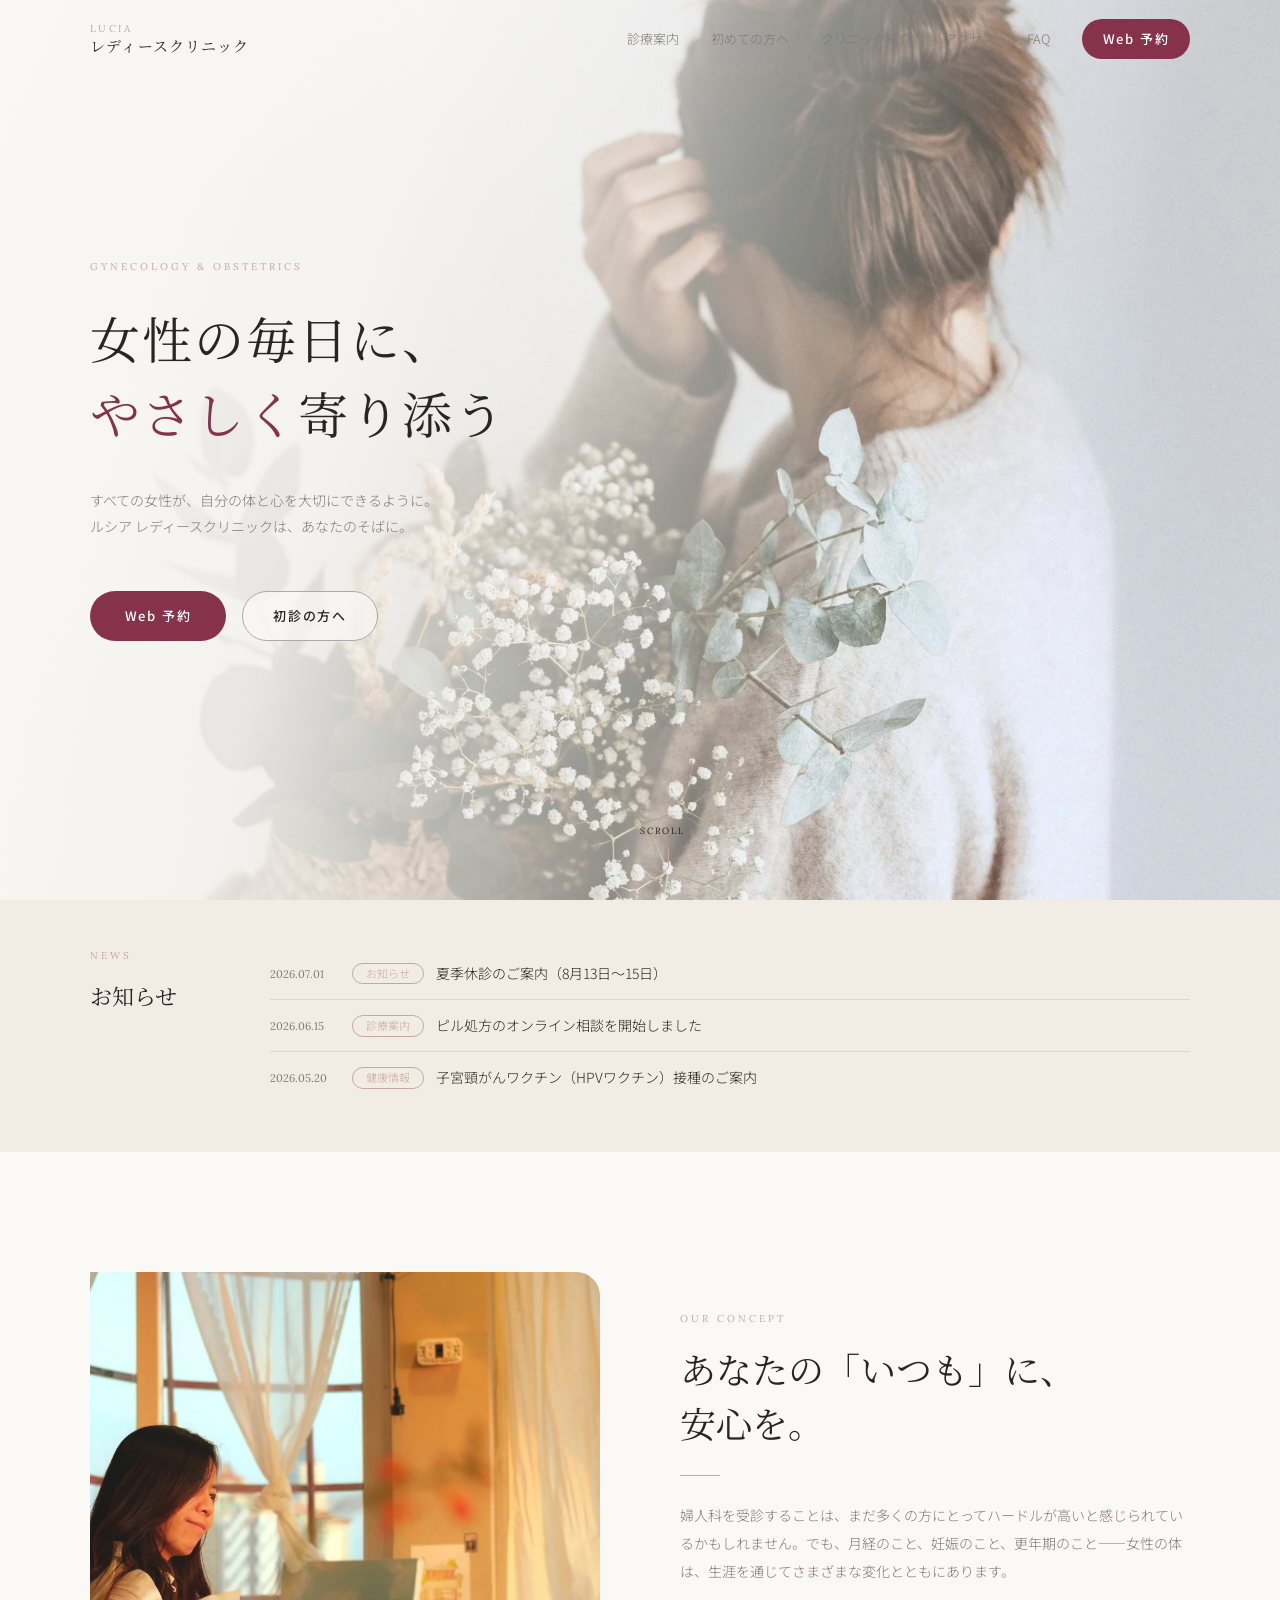
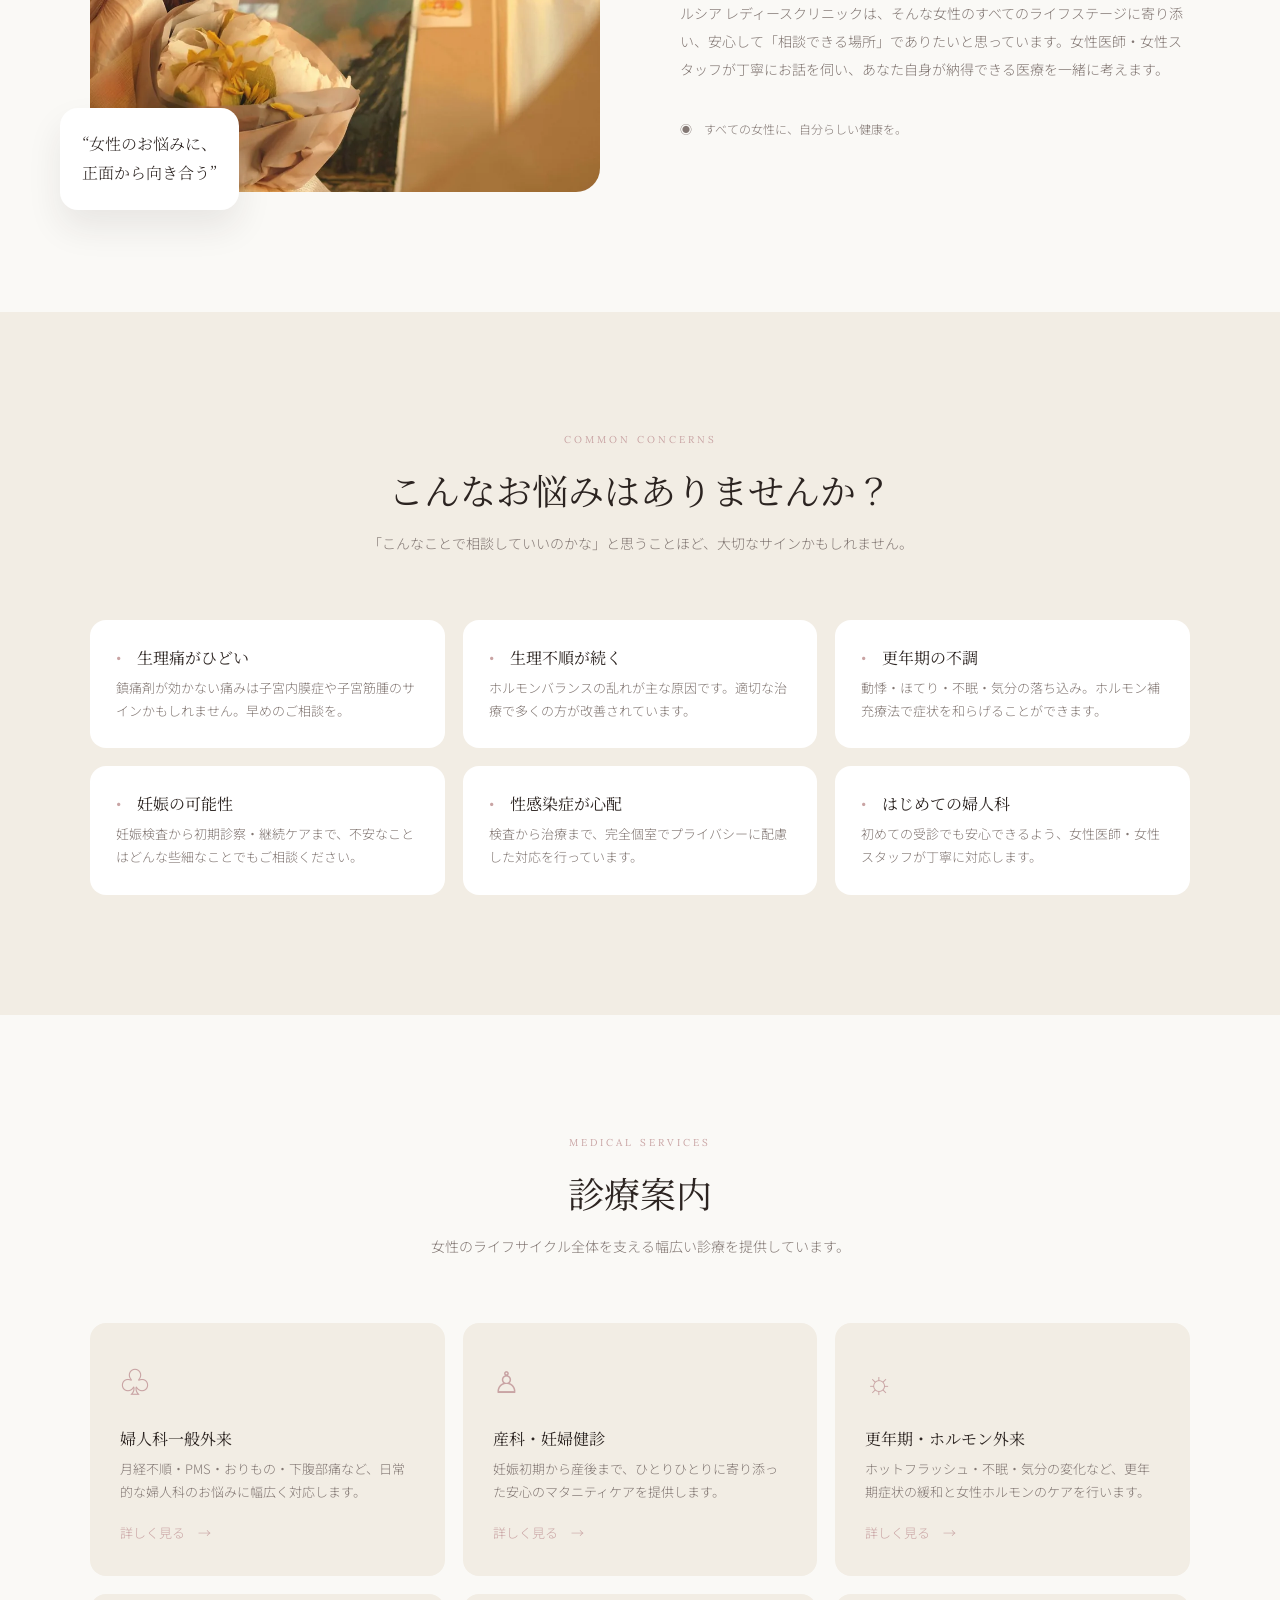
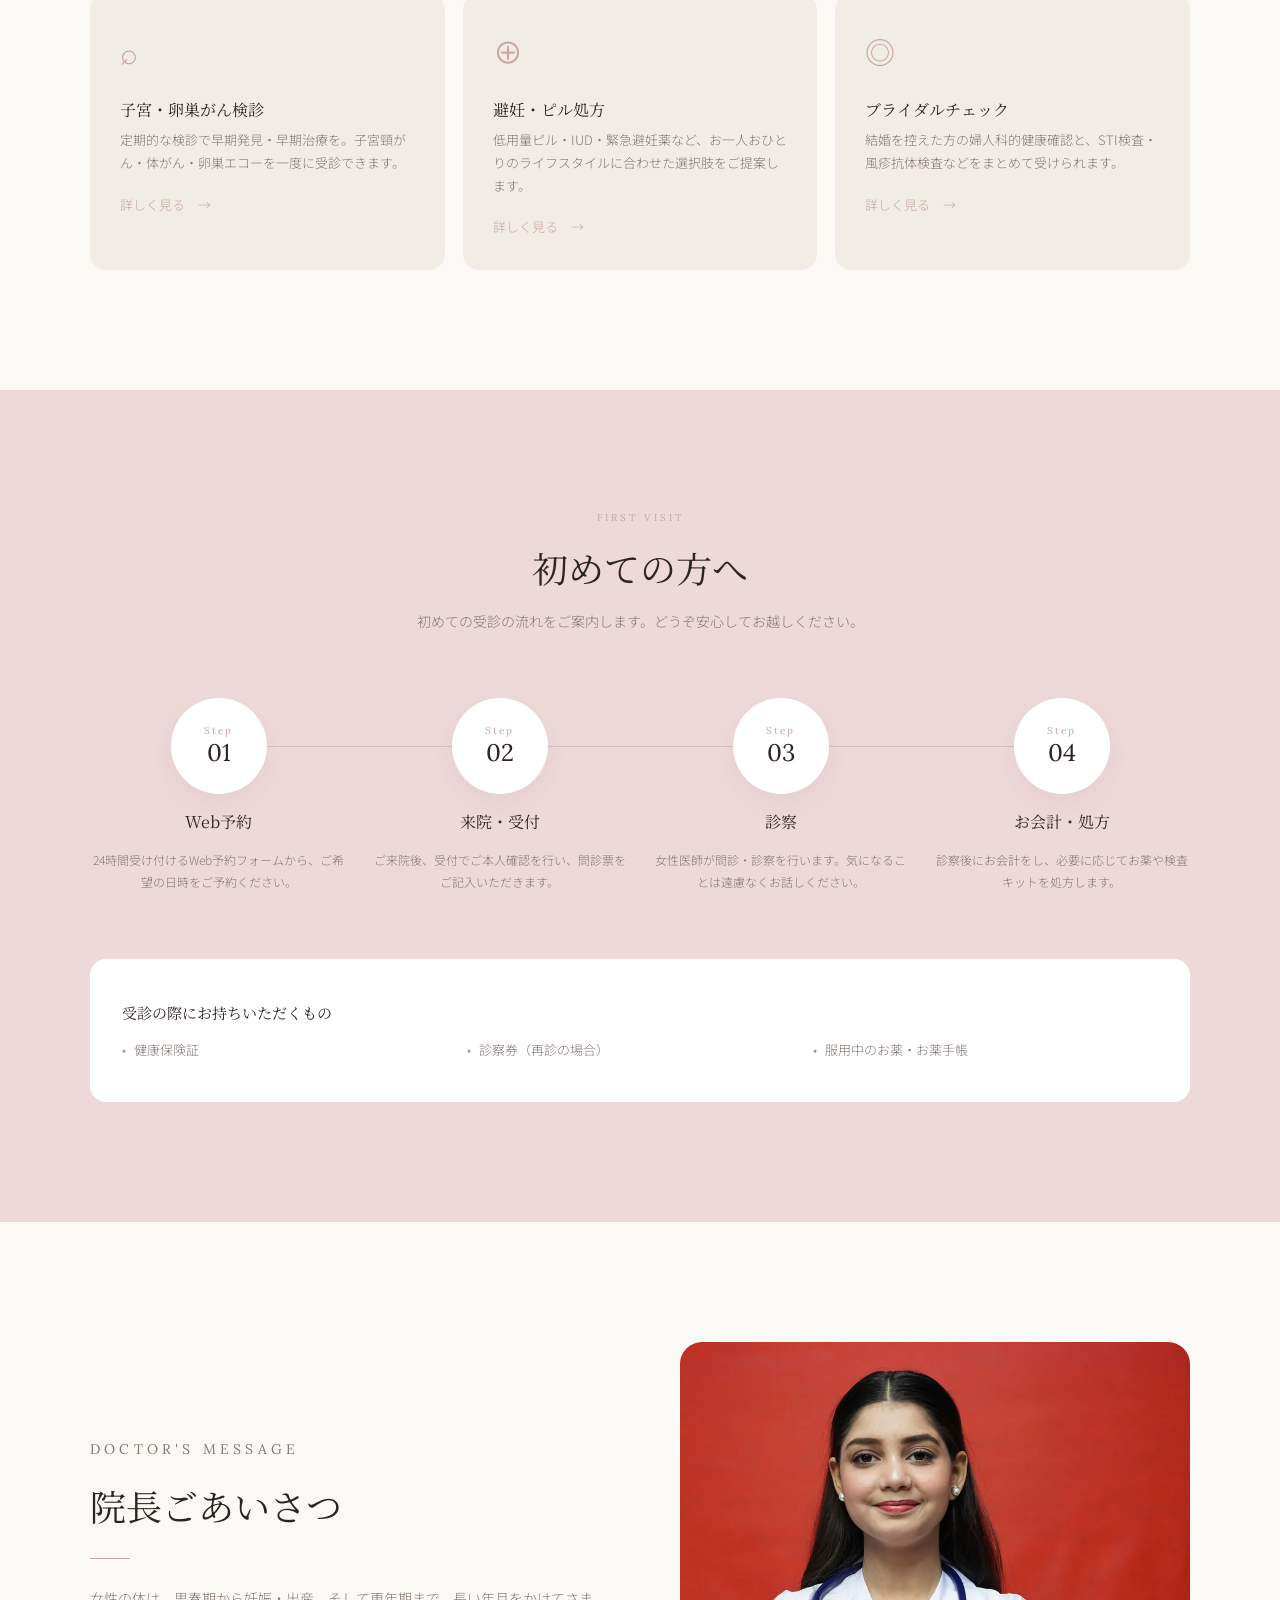
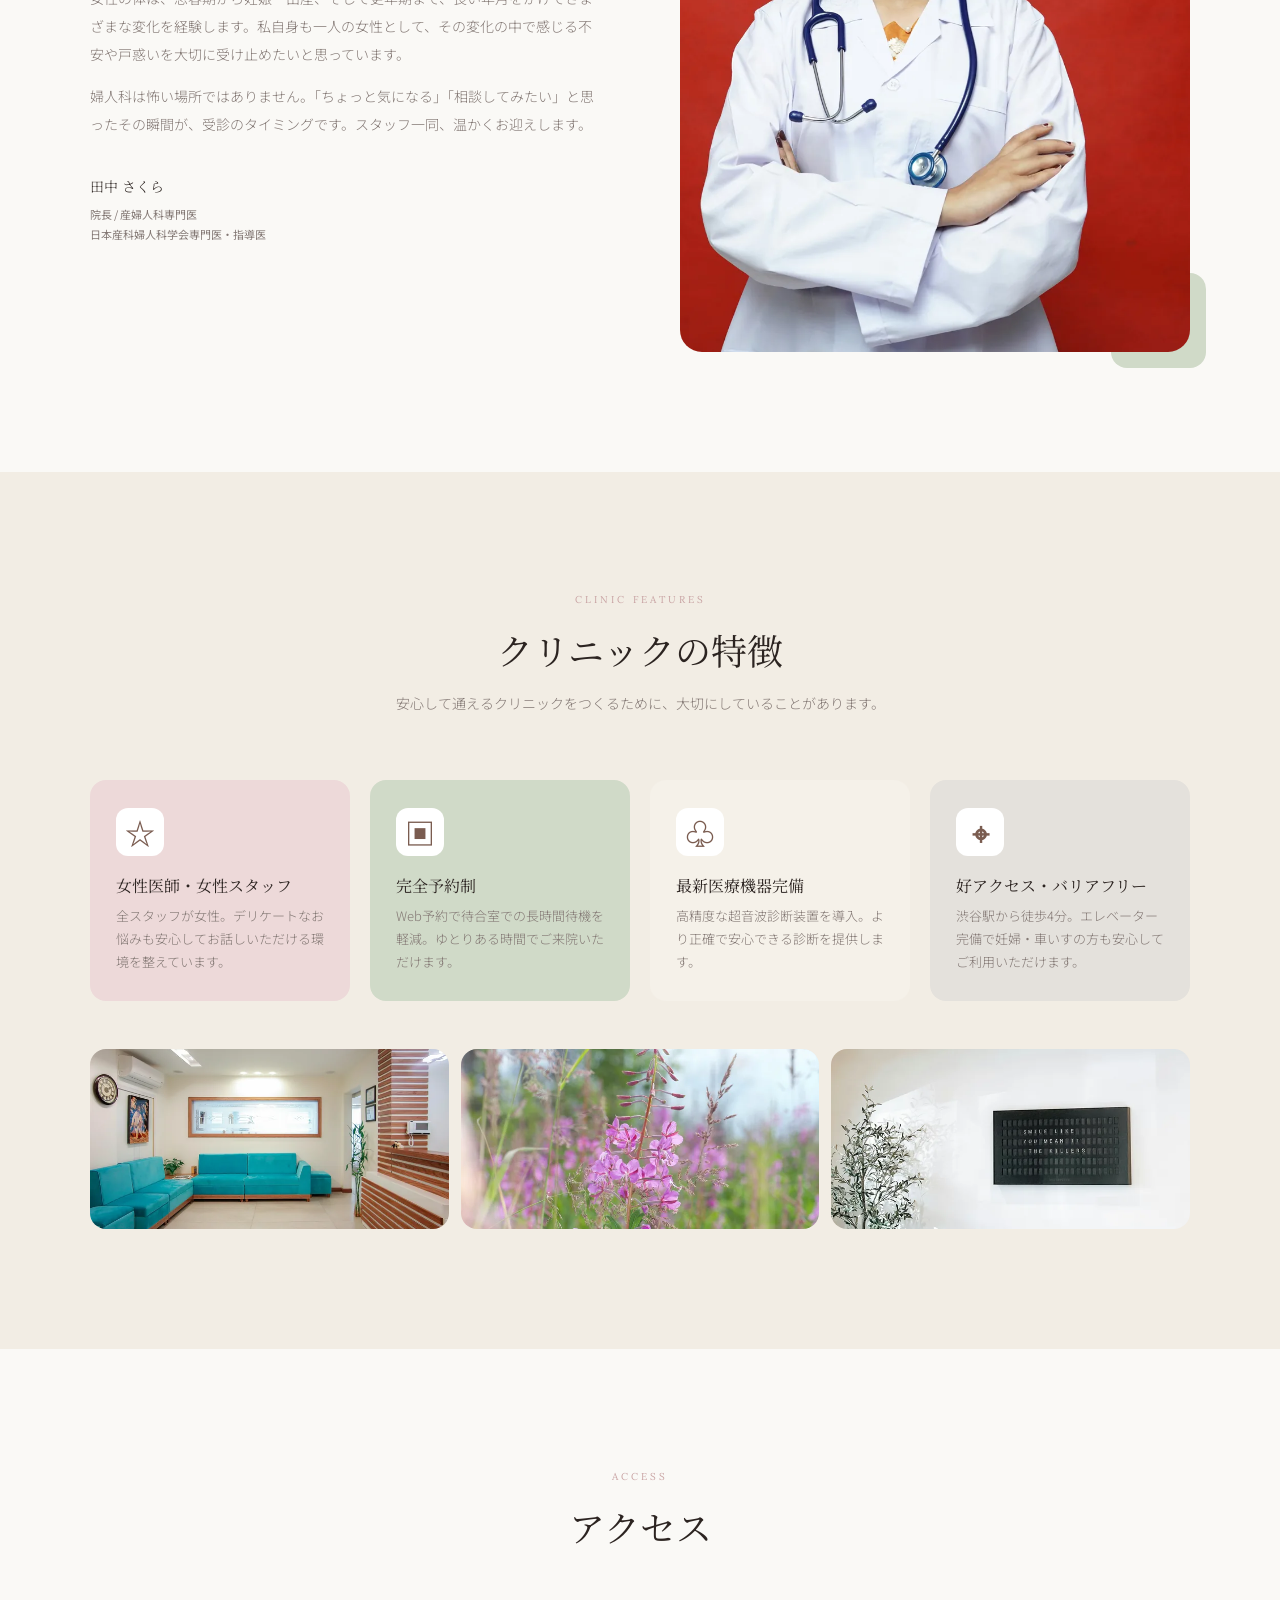
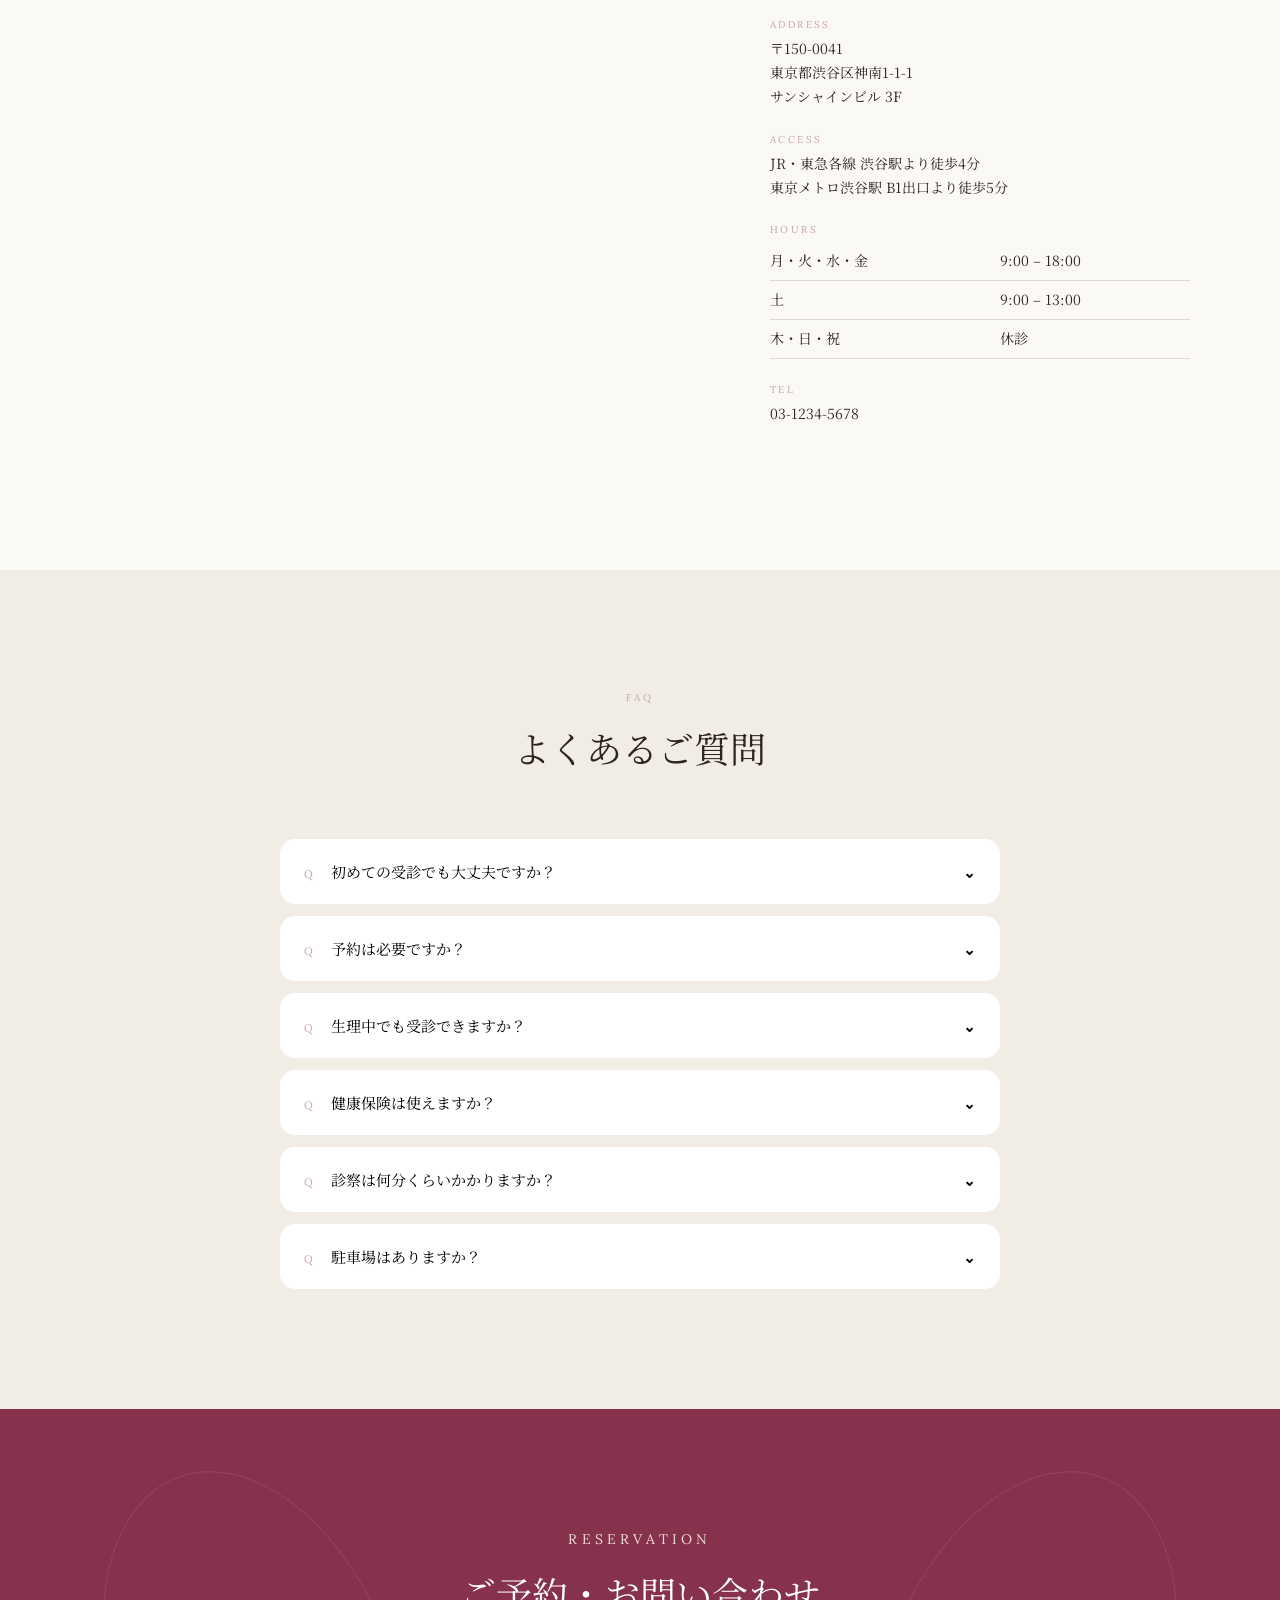
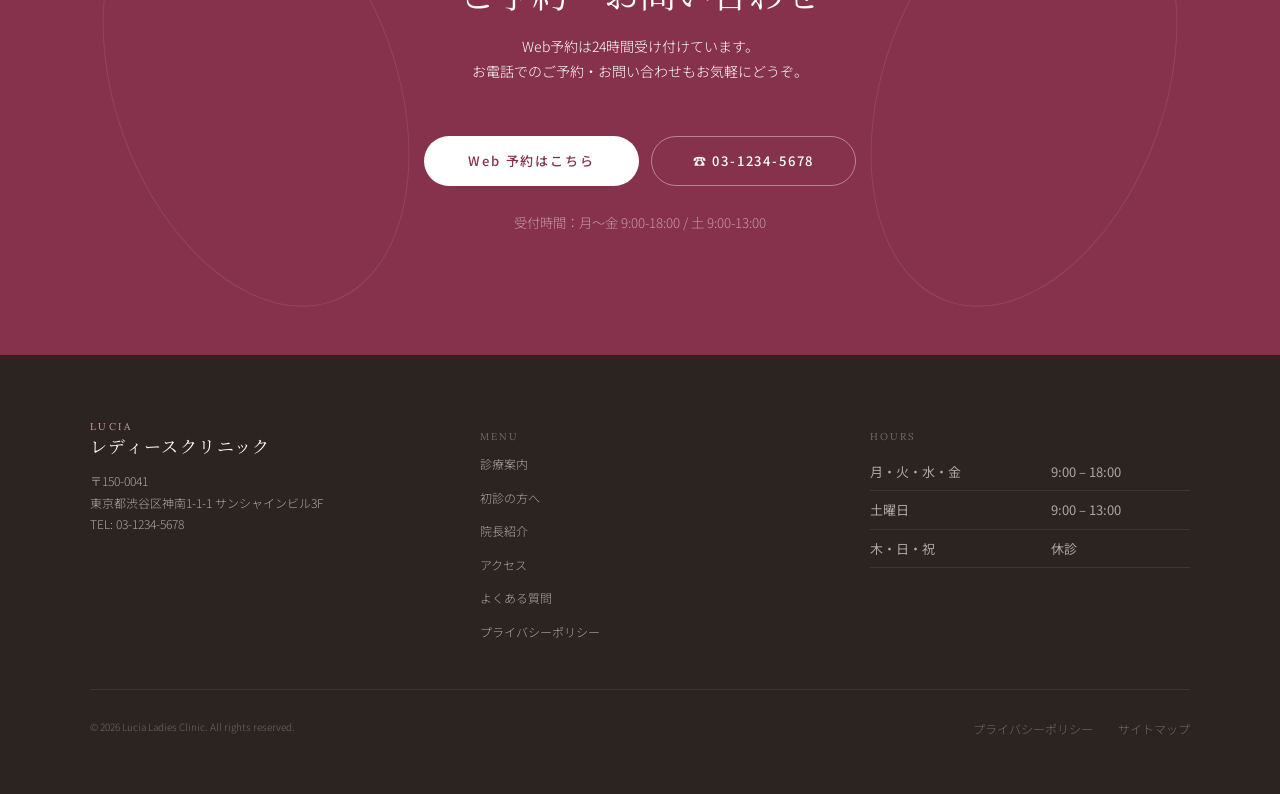
==== index.html @ 2b18adfc "Add files via upload" ====
<!doctype html>
<html lang="ja">
    <head>
        <meta charset="UTF-8" />
        <meta name="viewport" content="width=device-width, initial-scale=1.0" />
        <meta
            name="description"
            content="ルシア レディースクリニックは、女性のライフステージに寄り添う渋谷の婦人科クリニックです。"
        />
        <title>ルシア レディースクリニック</title>
        <link rel="preconnect" href="https://fonts.googleapis.com" />
        <link rel="preconnect" href="https://fonts.gstatic.com" crossorigin />
        <link
            href="https://fonts.googleapis.com/css2?family=Lora:wght@400;600&family=Noto+Sans+JP:wght@300;400;500&family=Noto+Serif+JP:wght@400;600&display=swap"
            rel="stylesheet"
        />
        <link rel="stylesheet" href="assets/css/style.css" />
        <script src="assets/js/main.js" defer></script>
    </head>
    <body>
        <header class="header" id="header">
            <div class="header__inner container">
                <a
                    class="logo"
                    href="#top"
                    aria-label="ルシア レディースクリニック ホーム"
                >
                    <span class="logo__en">LUCIA</span
                    ><span class="logo__ja">レディースクリニック</span>
                </a>
                <nav
                    class="global-nav"
                    id="global-nav"
                    aria-label="メインナビゲーション"
                >
                    <a href="#services">診療案内</a
                    ><a href="#first-visit">初めての方へ</a
                    ><a href="#features">クリニック紹介</a
                    ><a href="#access">アクセス</a><a href="#faq">FAQ</a
                    ><a class="button button--small" href="#reservation"
                        >Web 予約</a
                    >
                </nav>
                <button
                    class="menu-button"
                    type="button"
                    aria-controls="global-nav"
                    aria-expanded="false"
                    aria-label="メニューを開く"
                >
                    <span></span><span></span><span></span>
                </button>
            </div>
        </header>

        <main id="top">
            <section class="hero">
                <picture class="hero__image"
                    ><source srcset="assets/img/hero.webp" type="image/webp" />
                    <img
                        src="assets/img/hero.jpg"
                        alt="やわらかな光の中、白い花を持つ女性"
                        width="1800"
                        height="1200"
                /></picture>
                <div class="hero__shade"></div>
                <div class="hero__content container">
                    <p class="eyebrow">GYNECOLOGY &amp; OBSTETRICS</p>
                    <h1>女性の毎日に、<br /><em>やさしく</em>寄り添う</h1>
                    <p class="hero__lead">
                        すべての女性が、自分の体と心を大切にできるように。<br />ルシア
                        レディースクリニックは、あなたのそばに。
                    </p>
                    <div class="hero__actions">
                        <a class="button" href="#reservation">Web 予約</a
                        ><a class="button button--outline" href="#first-visit"
                            >初診の方へ</a
                        >
                    </div>
                </div>
                <a class="hero__scroll" href="#news">SCROLL<span></span></a>
            </section>

            <section class="news" id="news">
                <div class="container news__inner">
                    <div>
                        <p class="eyebrow">NEWS</p>
                        <h2 class="section-title section-title--small">
                            お知らせ
                        </h2>
                    </div>
                    <ul class="news__list">
                        <li>
                            <time datetime="2026-07-01">2026.07.01</time
                            ><span>お知らせ</span
                            ><a href="#">夏季休診のご案内（8月13日〜15日）</a>
                        </li>
                        <li>
                            <time datetime="2026-06-15">2026.06.15</time
                            ><span>診療案内</span
                            ><a href="#"
                                >ピル処方のオンライン相談を開始しました</a
                            >
                        </li>
                        <li>
                            <time datetime="2026-05-20">2026.05.20</time
                            ><span>健康情報</span
                            ><a href="#"
                                >子宮頸がんワクチン（HPVワクチン）接種のご案内</a
                            >
                        </li>
                    </ul>
                </div>
            </section>

            <section class="concept section">
                <div class="container concept__grid reveal">
                    <div class="concept__visual">
                        <picture
                            ><source
                                srcset="assets/img/concept.webp"
                                type="image/webp" />
                            <img
                                src="assets/img/concept.jpg"
                                alt="窓辺で花束を持つ女性"
                                width="700"
                                height="900"
                                loading="lazy"
                        /></picture>
                        <p>“女性のお悩みに、<br />正面から向き合う”</p>
                    </div>
                    <div class="concept__body">
                        <p class="eyebrow">OUR CONCEPT</p>
                        <h2 class="section-title">
                            あなたの「いつも」に、<br />安心を。
                        </h2>
                        <i class="divider"></i>
                        <p>
                            婦人科を受診することは、まだ多くの方にとってハードルが高いと感じられているかもしれません。でも、月経のこと、妊娠のこと、更年期のこと——女性の体は、生涯を通じてさまざまな変化とともにあります。
                        </p>
                        <p>
                            ルシア
                            レディースクリニックは、そんな女性のすべてのライフステージに寄り添い、安心して「相談できる場所」でありたいと思っています。女性医師・女性スタッフが丁寧にお話を伺い、あなた自身が納得できる医療を一緒に考えます。
                        </p>
                        <p class="concept__message">
                            ◉　すべての女性に、自分らしい健康を。
                        </p>
                    </div>
                </div>
            </section>

            <section class="concerns section section--ivory">
                <div class="container">
                    <div class="section-heading reveal">
                        <p class="eyebrow">COMMON CONCERNS</p>
                        <h2 class="section-title">
                            こんなお悩みはありませんか？
                        </h2>
                        <p>
                            「こんなことで相談していいのかな」と思うことほど、大切なサインかもしれません。
                        </p>
                    </div>
                    <div class="card-grid card-grid--concerns"></div>
                </div>
            </section>

            <section class="services section" id="services">
                <div class="container">
                    <div class="section-heading reveal">
                        <p class="eyebrow">MEDICAL SERVICES</p>
                        <h2 class="section-title">診療案内</h2>
                        <p>
                            女性のライフサイクル全体を支える幅広い診療を提供しています。
                        </p>
                    </div>
                    <div class="card-grid card-grid--services"></div>
                </div>
            </section>

            <section class="first-visit section section--pink" id="first-visit">
                <div class="container">
                    <div class="section-heading reveal">
                        <p class="eyebrow">FIRST VISIT</p>
                        <h2 class="section-title">初めての方へ</h2>
                        <p>
                            初めての受診の流れをご案内します。どうぞ安心してお越しください。
                        </p>
                    </div>
                    <ol class="steps"></ol>
                    <div class="belongings reveal">
                        <h3>受診の際にお持ちいただくもの</h3>
                        <ul>
                            <li>健康保険証</li>
                            <li>診察券（再診の場合）</li>
                            <li>服用中のお薬・お薬手帳</li>
                        </ul>
                    </div>
                </div>
            </section>

            <section class="doctor section" id="doctor">
                <div class="container doctor__grid reveal">
                    <div class="doctor__body">
                        <p class="eyebrow">DOCTOR'S MESSAGE</p>
                        <h2 class="section-title">院長ごあいさつ</h2>
                        <i class="divider"></i>
                        <p>
                            女性の体は、思春期から妊娠・出産、そして更年期まで、長い年月をかけてさまざまな変化を経験します。私自身も一人の女性として、その変化の中で感じる不安や戸惑いを大切に受け止めたいと思っています。
                        </p>
                        <p>
                            婦人科は怖い場所ではありません。「ちょっと気になる」「相談してみたい」と思ったその瞬間が、受診のタイミングです。スタッフ一同、温かくお迎えします。
                        </p>
                        <p class="doctor__name">
                            田中 さくら<small
                                >院長 / 産婦人科専門医<br />日本産科婦人科学会専門医・指導医</small
                            >
                        </p>
                    </div>
                    <div class="doctor__visual">
                        <picture
                            ><source
                                srcset="assets/img/doctor.webp"
                                type="image/webp" />
                            <img
                                src="assets/img/doctor.jpg"
                                alt="院長 田中さくら"
                                width="700"
                                height="900"
                                loading="lazy"
                        /></picture>
                    </div>
                </div>
            </section>

            <section class="features section section--ivory" id="features">
                <div class="container">
                    <div class="section-heading reveal">
                        <p class="eyebrow">CLINIC FEATURES</p>
                        <h2 class="section-title">クリニックの特徴</h2>
                        <p>
                            安心して通えるクリニックをつくるために、大切にしていることがあります。
                        </p>
                    </div>
                    <div class="features__grid"></div>
                    <div class="gallery reveal">
                        <img
                            src="assets/img/waiting-room.webp"
                            alt="明るい待合室"
                            width="500"
                            height="400"
                            loading="lazy"
                        /><img
                            src="assets/img/flowers.webp"
                            alt="やわらかな草花"
                            width="500"
                            height="400"
                            loading="lazy"
                        /><img
                            src="assets/img/interior.webp"
                            alt="クリニック内部"
                            width="500"
                            height="400"
                            loading="lazy"
                        />
                    </div>
                </div>
            </section>

            <section class="access section" id="access">
                <div class="container">
                    <div class="section-heading reveal">
                        <p class="eyebrow">ACCESS</p>
                        <h2 class="section-title">アクセス</h2>
                    </div>
                    <div class="access__grid reveal">
                        <iframe
                            title="ルシア レディースクリニック周辺地図"
                            src="https://www.openstreetmap.org/export/embed.html?bbox=139.695%2C35.658%2C139.712%2C35.668&amp;layer=mapnik&amp;marker=35.663%2C139.703"
                            loading="lazy"
                        ></iframe>
                        <div class="access__info">
                            <dl>
                                <dt>ADDRESS</dt>
                                <dd>
                                    〒150-0041<br />東京都渋谷区神南1-1-1<br />サンシャインビル
                                    3F
                                </dd>
                                <dt>ACCESS</dt>
                                <dd>
                                    JR・東急各線 渋谷駅より徒歩4分<br />東京メトロ渋谷駅
                                    B1出口より徒歩5分
                                </dd>
                                <dt>HOURS</dt>
                                <dd>
                                    <table>
                                        <tr>
                                            <th>月・火・水・金</th>
                                            <td>9:00 – 18:00</td>
                                        </tr>
                                        <tr>
                                            <th>土</th>
                                            <td>9:00 – 13:00</td>
                                        </tr>
                                        <tr>
                                            <th>木・日・祝</th>
                                            <td>休診</td>
                                        </tr>
                                    </table>
                                </dd>
                                <dt>TEL</dt>
                                <dd>
                                    <a href="tel:0312345678">03-1234-5678</a>
                                </dd>
                            </dl>
                        </div>
                    </div>
                </div>
            </section>

            <section class="faq section section--ivory" id="faq">
                <div class="container container--narrow">
                    <div class="section-heading reveal">
                        <p class="eyebrow">FAQ</p>
                        <h2 class="section-title">よくあるご質問</h2>
                    </div>
                    <div class="faq__list"></div>
                </div>
            </section>

            <section class="reservation section" id="reservation">
                <div class="container reveal">
                    <p class="eyebrow">RESERVATION</p>
                    <h2 class="section-title">ご予約・お問い合わせ</h2>
                    <p>
                        Web予約は24時間受け付けています。<br />お電話でのご予約・お問い合わせもお気軽にどうぞ。
                    </p>
                    <div>
                        <a class="button button--white" href="#"
                            >Web 予約はこちら</a
                        ><a class="button button--ghost" href="tel:0312345678"
                            >☎ 03-1234-5678</a
                        >
                    </div>
                    <small>受付時間：月〜金 9:00-18:00 / 土 9:00-13:00</small>
                </div>
            </section>
        </main>

        <footer class="footer">
            <div class="container footer__grid">
                <div>
                    <a class="logo logo--footer" href="#top"
                        ><span class="logo__en">LUCIA</span
                        ><span class="logo__ja">レディースクリニック</span></a
                    >
                    <p>
                        〒150-0041<br />東京都渋谷区神南1-1-1
                        サンシャインビル3F<br />TEL: 03-1234-5678
                    </p>
                </div>
                <div>
                    <p class="footer__label">MENU</p>
                    <nav>
                        <a href="#services">診療案内</a
                        ><a href="#first-visit">初診の方へ</a
                        ><a href="#doctor">院長紹介</a
                        ><a href="#access">アクセス</a
                        ><a href="#faq">よくある質問</a
                        ><a href="#">プライバシーポリシー</a>
                    </nav>
                </div>
                <div>
                    <p class="footer__label">HOURS</p>
                    <table>
                        <tr>
                            <th>月・火・水・金</th>
                            <td>9:00 – 18:00</td>
                        </tr>
                        <tr>
                            <th>土曜日</th>
                            <td>9:00 – 13:00</td>
                        </tr>
                        <tr>
                            <th>木・日・祝</th>
                            <td>休診</td>
                        </tr>
                    </table>
                </div>
            </div>
            <div class="container footer__bottom">
                <small>© 2026 Lucia Ladies Clinic. All rights reserved.</small>
                <div>
                    <a href="#">プライバシーポリシー</a
                    ><a href="#">サイトマップ</a>
                </div>
            </div>
        </footer>
        <a class="mobile-reservation" href="#reservation">Web 予約する</a>
    </body>
</html>
---- assets/css/style.css ----
@charset "UTF-8";
* {
    box-sizing: border-box;
}

html {
    scroll-behavior: smooth;
    scroll-padding-top: 80px;
}

body {
    margin: 0;
    background: #faf9f6;
    color: #2c2421;
    font-family: "Noto Sans JP", sans-serif;
    font-weight: 300;
    line-height: 1.8;
    -webkit-font-smoothing: antialiased;
}

body.menu-open {
    overflow: hidden;
}

a {
    color: inherit;
    text-decoration: none;
}

img {
    display: block;
    max-width: 100%;
}

button {
    font: inherit;
}

.container {
    width: min(1100px, 100% - 48px);
    margin: auto;
}

.container--narrow {
    max-width: 720px;
}

.section {
    padding: 120px 0;
}

.section--ivory {
    background: #f2ede4;
}

.section--pink {
    background: #edd9d9;
}

.eyebrow {
    margin: 0 0 16px;
    color: #c9a4a4;
    font:
        400 10px/1.5 Lora,
        serif;
    letter-spacing: 0.3em;
}

.section-title {
    margin: 0;
    font:
        400 36px/1.5 "Noto Serif JP",
        serif;
}

.section-title--small {
    font-size: 22px;
}

.section-heading {
    text-align: center;
    margin-bottom: 64px;
}

.section-heading > p:last-child {
    margin: 14px 0 0;
    color: #837874;
    font-size: 14px;
}

.divider {
    display: block;
    width: 40px;
    height: 1px;
    margin: 25px 0;
    background: #c9a4a4;
}

.button {
    display: inline-flex;
    min-width: 136px;
    min-height: 50px;
    align-items: center;
    justify-content: center;
    border-radius: 999px;
    background: #87324d;
    color: #fff;
    font-size: 13px;
    font-weight: 500;
    letter-spacing: 0.14em;
    transition: 0.3s;
}

.button:hover {
    transform: translateY(-2px);
    filter: brightness(0.9);
}

.button--small {
    min-width: 108px;
    min-height: 40px;
}

.button--outline {
    border: 1px solid #aaa;
    background: rgba(250, 249, 246, 0.72);
    color: #2c2421;
}

.reveal {
    opacity: 0;
    transform: translateY(30px);
    transition:
        opacity 0.8s,
        transform 0.8s;
}

.reveal.is-visible {
    opacity: 1;
    transform: none;
}

.header {
    position: fixed;
    z-index: 100;
    top: 0;
    width: 100%;
    transition: 0.35s;
}

.header.is-scrolled {
    background: rgba(250, 249, 246, 0.96);
    box-shadow: 0 2px 20px rgba(44, 36, 33, 0.0705882353);
}

.header__inner {
    height: 78px;
    display: flex;
    align-items: center;
    justify-content: space-between;
}

.logo {
    display: flex;
    flex-direction: column;
    line-height: 1.2;
}

.logo__en {
    color: #c9a4a4;
    font:
        10px Lora,
        serif;
    letter-spacing: 0.24em;
}

.logo__ja {
    font:
        15px "Noto Serif JP",
        serif;
    letter-spacing: 0.08em;
}

.global-nav {
    display: flex;
    align-items: center;
    gap: 32px;
    font-size: 13px;
    color: #837874;
}

.global-nav > a:not(.button) {
    position: relative;
}

.global-nav > a:not(.button):after {
    content: "";
    position: absolute;
    left: 0;
    bottom: -5px;
    width: 0;
    height: 1px;
    background: #c9a4a4;
    transition: 0.3s;
}

.global-nav > a:hover:after {
    width: 100%;
}

.menu-button {
    display: none;
    border: 0;
    background: none;
    padding: 10px;
}

.menu-button span {
    display: block;
    width: 20px;
    height: 1px;
    margin: 5px;
    background: #2c2421;
    transition: 0.3s;
}

.hero {
    position: relative;
    height: 100vh;
    min-height: 690px;
    overflow: hidden;
}

.hero__image,
.hero__image img,
.hero__shade {
    position: absolute;
    inset: 0;
    width: 100%;
    height: 100%;
}

.hero__image img {
    object-fit: cover;
}

.hero__shade {
    background: linear-gradient(
        105deg,
        rgba(250, 249, 246, 0.98) 0,
        rgba(250, 249, 246, 0.91) 29%,
        rgba(250, 249, 246, 0.5) 58%,
        transparent 80%
    );
}

.hero__content {
    position: relative;
    height: 100%;
    display: flex;
    flex-direction: column;
    justify-content: center;
    align-items: flex-start;
}

.hero h1 {
    margin: 10px 0 24px;
    font:
        400 50px/1.5 "Noto Serif JP",
        serif;
    letter-spacing: 0.04em;
}

.hero h1 em {
    color: #87324d;
    font-style: normal;
}

.hero__lead {
    color: #837874;
    font-size: 14px;
}

.hero__actions {
    display: flex;
    gap: 16px;
    margin-top: 38px;
}

.hero__scroll {
    position: absolute;
    bottom: 28px;
    left: 50%;
    font:
        9px Lora,
        serif;
    letter-spacing: 0.2em;
}

.hero__scroll span {
    display: block;
    width: 14px;
    height: 28px;
    margin: 8px auto 0;
    border: 1px solid #c9a4a4;
    border-radius: 10px;
}

.hero__scroll span:before {
    content: "";
    display: block;
    width: 3px;
    height: 6px;
    margin: 4px auto;
    background: #c9a4a4;
    border-radius: 4px;
    animation: scroll 1.8s infinite;
}

@keyframes scroll {
    50% {
        transform: translateY(10px);
    }
}
.news {
    padding: 48px 0;
    background: #f2ede4;
}

.news__inner {
    display: grid;
    grid-template-columns: 140px 1fr;
    gap: 40px;
}

.news__list {
    margin: 0;
    padding: 0;
    list-style: none;
}

.news__list li {
    display: grid;
    grid-template-columns: 70px 72px 1fr;
    gap: 12px;
    align-items: center;
    padding: 13px 0;
    border-bottom: 1px solid #ded8d0;
    font-size: 14px;
}

.news__list li:last-child {
    border: 0;
}

.news__list time {
    font: 11px Lora;
    color: #837874;
}

.news__list span {
    border: 1px solid #c9a4a4;
    border-radius: 20px;
    color: #c9a4a4;
    text-align: center;
    font-size: 11px;
}

.concept__grid,
.doctor__grid {
    display: grid;
    grid-template-columns: 1fr 1fr;
    gap: 80px;
    align-items: center;
}

.concept__visual {
    position: relative;
}

.concept__visual img {
    width: 100%;
    height: 520px;
    object-fit: cover;
    border-radius: 0 24px 24px 0;
}

.concept__visual > p {
    position: absolute;
    left: -30px;
    bottom: -18px;
    margin: 0;
    padding: 22px;
    background: #fff;
    border-radius: 18px;
    box-shadow: 0 18px 35px rgba(44, 36, 33, 0.0862745098);
    font-family: "Noto Serif JP", serif;
}

.concept__body > p:not(.eyebrow):not(.concept__message),
.doctor__body > p {
    color: #837874;
    font-size: 14px;
    line-height: 2;
}

.concept__message {
    margin-top: 35px;
    color: #837874;
    font-size: 12px;
}

.card-grid {
    display: grid;
    grid-template-columns: repeat(3, 1fr);
    gap: 18px;
}

.concern-card,
.service-card {
    padding: 26px;
    border-radius: 16px;
    background: #fff;
}

.concern-card h3,
.service-card h3,
.feature-card h3 {
    margin: 0 0 8px;
    font:
        400 16px "Noto Serif JP",
        serif;
}

.concern-card h3:before {
    content: "•";
    margin-right: 16px;
    color: #c9a4a4;
}

.concern-card p,
.service-card p,
.feature-card p {
    margin: 0;
    color: #837874;
    font-size: 13px;
    line-height: 1.75;
}

.service-card {
    min-height: 250px;
    padding: 30px;
    background: #f2ede4;
    transition: 0.3s;
}

.service-card:hover {
    transform: translateY(-6px);
    box-shadow: 0 16px 35px rgba(44, 36, 33, 0.0705882353);
}

.service-card > b {
    display: block;
    margin-bottom: 20px;
    color: #c9a4a4;
    font-size: 30px;
    font-weight: 400;
}

.service-card a {
    display: inline-block;
    margin-top: 18px;
    color: #c9a4a4;
    font-size: 13px;
}

.steps {
    display: grid;
    grid-template-columns: repeat(4, 1fr);
    gap: 24px;
    padding: 0;
    list-style: none;
    text-align: center;
}

.steps li {
    position: relative;
}

.steps li:not(:last-child):after {
    content: "";
    position: absolute;
    top: 48px;
    left: 66%;
    width: 75%;
    height: 1px;
    background: #d7bebe;
}

.steps span {
    position: relative;
    z-index: 1;
    display: flex;
    width: 96px;
    height: 96px;
    margin: auto;
    border-radius: 50%;
    background: #fff;
    box-shadow: 0 10px 25px rgba(125, 51, 73, 0.062745098);
    align-items: center;
    justify-content: center;
    flex-direction: column;
    font:
        24px Lora,
        serif;
}

.steps span small {
    color: #c9a4a4;
    font-size: 10px;
    letter-spacing: 0.2em;
}

.steps h3 {
    font:
        400 16px "Noto Serif JP",
        serif;
}

.steps p {
    color: #837874;
    font-size: 12px;
}

.belongings {
    margin-top: 54px;
    padding: 28px 32px;
    border-radius: 16px;
    background: #fff;
}

.belongings h3 {
    font:
        400 15px "Noto Serif JP",
        serif;
}

.belongings ul {
    display: grid;
    grid-template-columns: repeat(3, 1fr);
    padding: 0;
    list-style: none;
    color: #837874;
    font-size: 13px;
}

.belongings li:before {
    content: "•";
    margin-right: 8px;
    color: #91aa7d;
}

.doctor__grid {
    grid-template-columns: 1fr 1fr;
}

.doctor__visual {
    position: relative;
}

.doctor__visual:after {
    content: "";
    position: absolute;
    z-index: -1;
    right: -16px;
    bottom: -16px;
    width: 95px;
    height: 95px;
    background: #d0dac8;
    border-radius: 16px;
}

.doctor__visual img {
    width: 100%;
    height: 610px;
    object-fit: cover;
    object-position: center;
    border-radius: 22px;
}

.doctor__name {
    margin-top: 34px !important;
    color: #2c2421 !important;
    font-family: "Noto Serif JP", serif;
}

.doctor__name small {
    display: block;
    margin-top: 5px;
    color: #837874;
    font:
        11px/1.8 "Noto Sans JP",
        sans-serif;
}

.features__grid {
    display: grid;
    grid-template-columns: repeat(4, 1fr);
    gap: 20px;
}

.feature-card {
    padding: 28px 26px;
    border-radius: 16px;
}

.feature-card--1 {
    background: #edd9d9;
}

.feature-card--2 {
    background: #d0dac8;
}

.feature-card--3 {
    background: #f5f1e9;
}

.feature-card--4 {
    background: #e4e1dc;
}

.feature-card > b {
    display: flex;
    width: 48px;
    height: 48px;
    margin-bottom: 18px;
    align-items: center;
    justify-content: center;
    border-radius: 12px;
    background: #fff;
    color: #7a5c50;
    font-size: 30px;
}

.gallery {
    display: grid;
    grid-template-columns: repeat(3, 1fr);
    gap: 12px;
    margin-top: 48px;
}

.gallery img {
    width: 100%;
    height: 180px;
    object-fit: cover;
    border-radius: 16px;
}

.access__grid {
    display: grid;
    grid-template-columns: 3fr 2fr;
    gap: 50px;
}

.access iframe {
    width: 100%;
    height: 410px;
    border: 0;
    border-radius: 16px;
}

.access dl {
    margin: 0;
}

.access dt {
    margin: 0 0 6px;
    color: #c9a4a4;
    font:
        10px Lora,
        serif;
    letter-spacing: 0.24em;
}

.access dd {
    margin: 0 0 24px;
    font:
        14px/1.7 "Noto Serif JP",
        serif;
}

.access table,
.footer table {
    width: 100%;
    border-collapse: collapse;
}

.access th,
.access td,
.footer th,
.footer td {
    padding: 7px 0;
    border-bottom: 1px solid #ded8d0;
    text-align: left;
    font-weight: 400;
}

.faq__list {
    display: grid;
    gap: 12px;
}

.faq-item {
    overflow: hidden;
    border-radius: 15px;
    background: #fff;
}

.faq-item h3 {
    margin: 0;
}

.faq-item button {
    width: 100%;
    padding: 22px 24px;
    border: 0;
    background: none;
    display: flex;
    justify-content: space-between;
    text-align: left;
    cursor: pointer;
    font:
        400 15px "Noto Serif JP",
        serif;
}

.faq-item button i,
.faq-item__answer i {
    margin-right: 18px;
    color: #c9a4a4;
    font:
        11px Lora,
        serif;
}

.faq-item button[aria-expanded="true"] b {
    transform: rotate(180deg);
}

.faq-item__answer p {
    margin: 0;
    padding: 0 24px 22px;
    color: #837874;
    font-size: 13px;
}

.reservation {
    position: relative;
    overflow: hidden;
    background: #87324d;
    color: #fff;
    text-align: center;
}

.reservation:before,
.reservation:after {
    content: "";
    position: absolute;
    width: 280px;
    height: 450px;
    border: 1px solid rgba(255, 255, 255, 0.0941176471);
    border-radius: 50%;
    transform: rotate(-20deg);
    left: 9%;
    top: 10%;
}

.reservation:after {
    left: auto;
    right: 9%;
    transform: rotate(20deg);
}

.reservation .eyebrow {
    color: #edd9d9;
}

.reservation p {
    font-size: 14px;
}

.reservation .button {
    margin: 38px 6px 25px;
}

.button--white {
    background: #fff;
    color: #87324d;
    min-width: 215px;
}

.button--ghost {
    border: 1px solid rgba(255, 255, 255, 0.4);
    background: transparent;
    min-width: 205px;
}

.reservation small {
    display: block;
    color: rgba(255, 255, 255, 0.5019607843);
}

.footer {
    padding: 65px 0 0;
    background: #2c2421;
    color: rgba(255, 255, 255, 0.6);
    font-size: 12px;
}

.logo--footer .logo__ja {
    color: #fff;
    font-size: 17px;
}

.footer__grid {
    display: grid;
    grid-template-columns: 1fr 1fr 1fr;
    gap: 70px;
}

.footer__label {
    color: rgba(255, 255, 255, 0.3333333333);
    font:
        10px Lora,
        serif;
    letter-spacing: 0.2em;
}

.footer nav {
    display: flex;
    flex-direction: column;
    gap: 12px;
}

.footer table {
    font-size: 13px;
}

.footer th,
.footer td {
    border-color: rgba(255, 255, 255, 0.0823529412);
}

.footer__bottom {
    display: flex;
    margin-top: 46px;
    padding: 28px 0 55px;
    border-top: 1px solid rgba(255, 255, 255, 0.0823529412);
    justify-content: space-between;
    color: rgba(255, 255, 255, 0.3137254902);
}

.footer__bottom a {
    margin-left: 25px;
}

.mobile-reservation {
    display: none;
}

@media (max-width: 767px) {
    html {
        scroll-padding-top: 48px;
    }
    .container {
        width: calc(100% - 34px);
    }
    .section {
        padding: 72px 0;
    }
    .section-title {
        font-size: 25px;
    }
    .section-heading {
        margin-bottom: 42px;
    }
    .section-heading > p:last-child {
        font-size: 12px;
    }
    .header {
        background: rgba(250, 249, 246, 0.96);
    }
    .header__inner {
        width: 100%;
        height: 48px;
        padding: 0 17px;
    }
    .logo__en {
        font-size: 7px;
    }
    .logo__ja {
        font-size: 12px;
    }
    .menu-button {
        display: block;
    }
    .menu-button[aria-expanded="true"] span:first-child {
        transform: translateY(6px) rotate(45deg);
    }
    .menu-button[aria-expanded="true"] span:nth-child(2) {
        opacity: 0;
    }
    .menu-button[aria-expanded="true"] span:last-child {
        transform: translateY(-6px) rotate(-45deg);
    }
    .global-nav {
        position: fixed;
        inset: 48px 0 0;
        display: flex;
        padding: 25px;
        background: #faf9f6;
        flex-direction: column;
        align-items: stretch;
        gap: 0;
        transform: translateX(100%);
        transition: 0.35s;
    }
    .global-nav.is-open {
        transform: none;
    }
    .global-nav a {
        padding: 13px;
        border-bottom: 1px solid #eee;
    }
    .global-nav .button {
        margin-top: 15px;
    }
    .hero {
        height: 584px;
        min-height: 0;
    }
    .hero__image img {
        object-position: 57% center;
    }
    .hero__shade {
        background: linear-gradient(
            100deg,
            rgba(250, 249, 246, 0.84),
            rgba(250, 249, 246, 0.05)
        );
    }
    .hero__content {
        padding-top: 65px;
        justify-content: center;
    }
    .hero .eyebrow {
        font-size: 8px;
        white-space: nowrap;
    }
    .hero h1 {
        margin: 9px 0 35px;
        font-size: 27px;
        line-height: 1.5;
    }
    .hero__lead {
        max-width: 220px;
        font-size: 10px;
    }
    .hero__actions {
        gap: 10px;
        margin-top: 28px;
    }
    .hero__actions .button {
        min-width: 100px;
        min-height: 40px;
        font-size: 11px;
    }
    .hero__scroll {
        bottom: 10px;
    }
    .news {
        padding: 0 0 40px;
    }
    .news__inner {
        display: block;
        width: 100%;
        padding: 10px 18px 0;
    }
    .news .eyebrow {
        display: none;
    }
    .news__list li {
        grid-template-columns: 1fr;
        gap: 4px;
        padding: 12px 0;
    }
    .news__list span {
        width: 100%;
        text-align: left;
        padding-left: 10px;
    }
    .news__list a {
        font-size: 11px;
    }
    .concept__grid,
    .doctor__grid {
        display: flex;
        gap: 48px;
        flex-direction: column;
    }
    .concept__visual img {
        height: 270px;
        border-radius: 0 16px 16px 0;
    }
    .concept__visual > p {
        left: -12px;
        bottom: -18px;
        padding: 15px;
        font-size: 11px;
    }
    .concept__body > p:not(.eyebrow):not(.concept__message),
    .doctor__body > p {
        font-size: 11px;
    }
    .card-grid,
    .features__grid {
        grid-template-columns: 1fr;
    }
    .concern-card {
        padding: 22px 20px;
    }
    .concern-card h3 {
        font-size: 14px;
    }
    .concern-card p,
    .service-card p,
    .feature-card p {
        font-size: 11px;
    }
    .service-card {
        min-height: 0;
        padding: 28px 22px;
    }
    .steps {
        grid-template-columns: 1fr;
        gap: 36px;
    }
    .steps li:not(:last-child):after {
        display: none;
    }
    .belongings {
        padding: 20px;
    }
    .belongings ul {
        display: block;
    }
    .belongings li {
        margin: 8px 0;
    }
    .doctor__grid {
        flex-direction: column-reverse;
    }
    .doctor__visual img {
        height: 330px;
        object-position: center 15%;
    }
    .doctor__visual:after {
        right: -8px;
        bottom: -8px;
        width: 65px;
        height: 65px;
    }
    .feature-card {
        padding: 22px;
    }
    .gallery {
        gap: 8px;
    }
    .gallery img {
        height: 56px;
        border-radius: 10px;
    }
    .access__grid {
        grid-template-columns: 1fr;
        gap: 26px;
    }
    .access iframe {
        height: 180px;
    }
    .access dd {
        font-size: 12px;
    }
    .faq-item button {
        padding: 16px;
        font-size: 11px;
    }
    .reservation {
        padding: 70px 0;
    }
    .reservation .section-title {
        font-size: 24px;
    }
    .reservation p {
        font-size: 11px;
    }
    .reservation .button {
        display: flex;
        width: 100%;
        margin: 10px 0;
    }
    .reservation small {
        margin-top: 20px;
        font-size: 9px;
    }
    .footer {
        padding-top: 45px;
    }
    .footer__grid {
        grid-template-columns: 1fr;
        gap: 28px;
    }
    .footer__bottom {
        align-items: center;
        flex-direction: column;
        text-align: center;
        padding-bottom: 70px;
    }
    .footer__bottom a {
        margin: 0 8px;
    }
    .mobile-reservation {
        position: fixed;
        z-index: 120;
        bottom: 0;
        left: 0;
        right: 0;
        display: flex;
        height: 38px;
        align-items: center;
        justify-content: center;
        background: #87324d;
        color: #fff;
        font-size: 11px;
        font-weight: 500;
        letter-spacing: 0.16em;
    }
}
@media (prefers-reduced-motion: reduce) {
    html {
        scroll-behavior: auto;
    }
    .reveal {
        opacity: 1;
        transform: none;
        transition: none;
    }
    * {
        animation: none !important;
    }
} /*# sourceMappingURL=style.css.map */
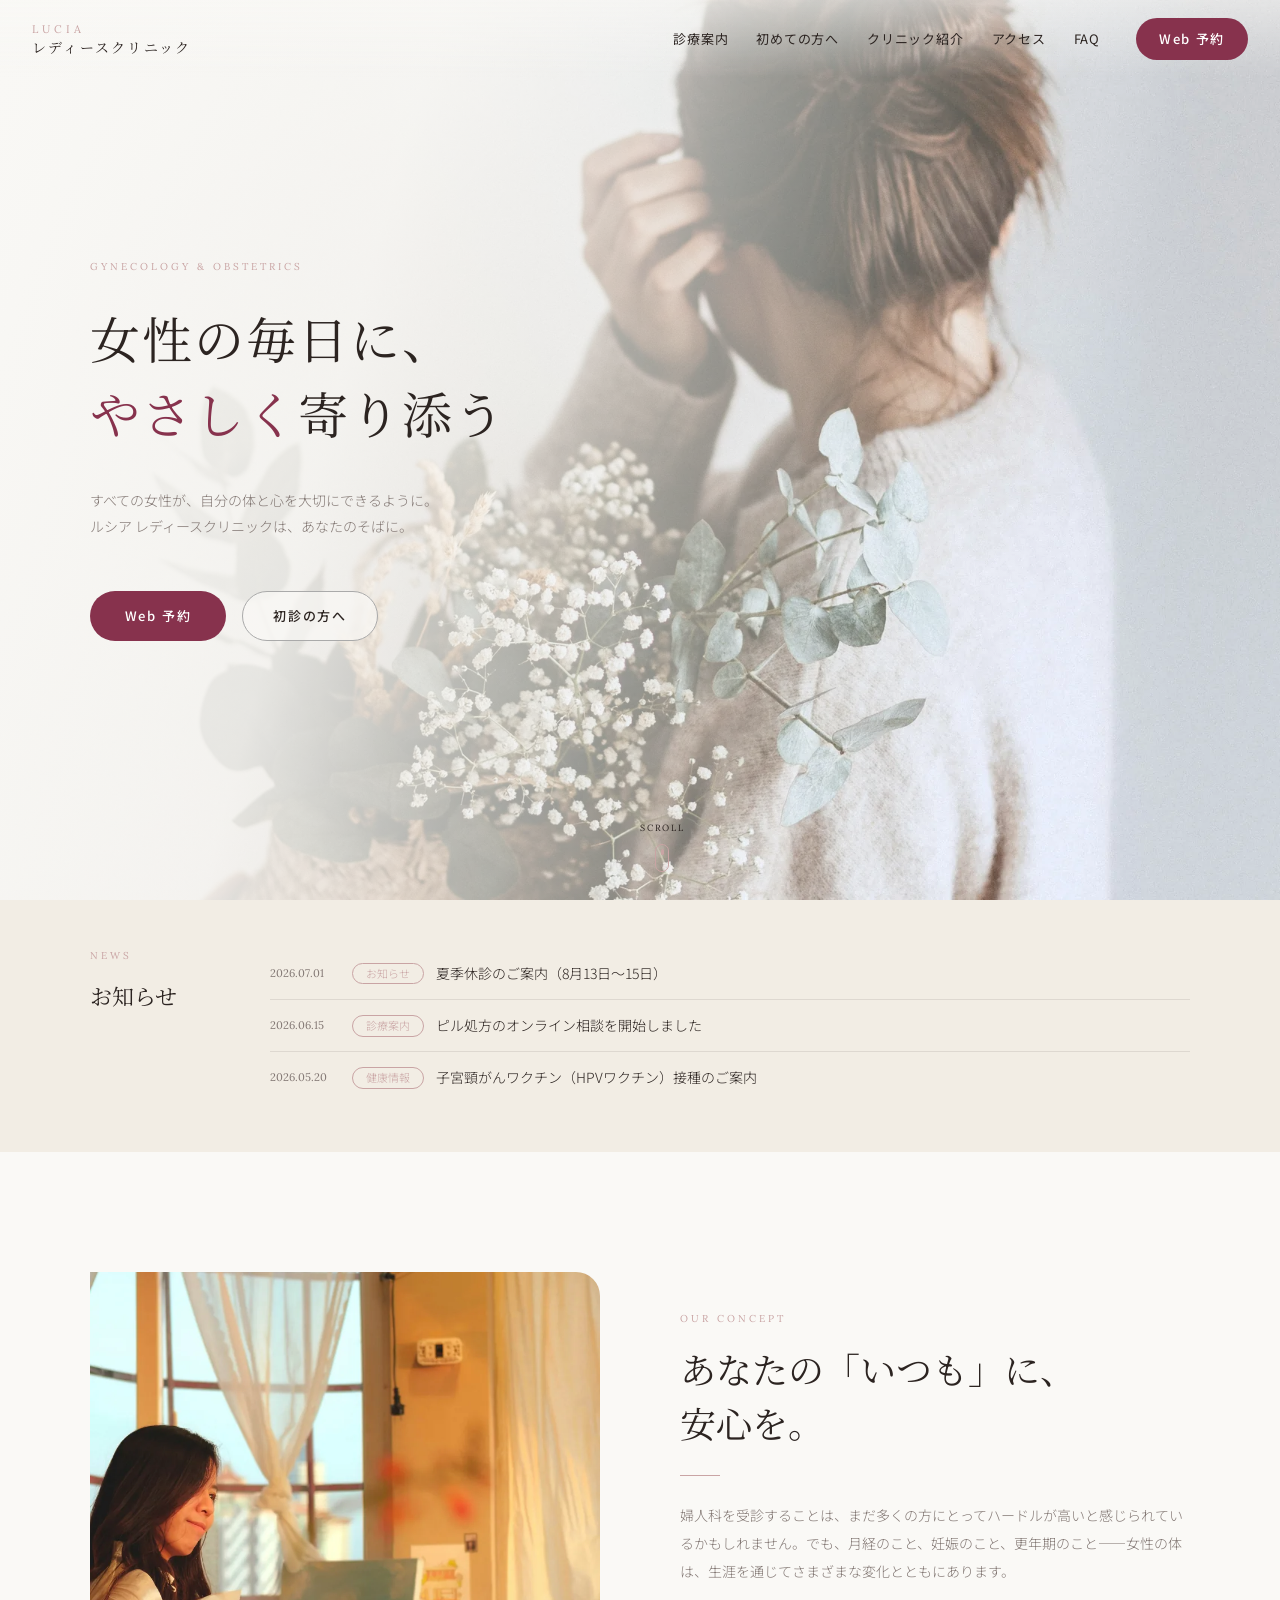
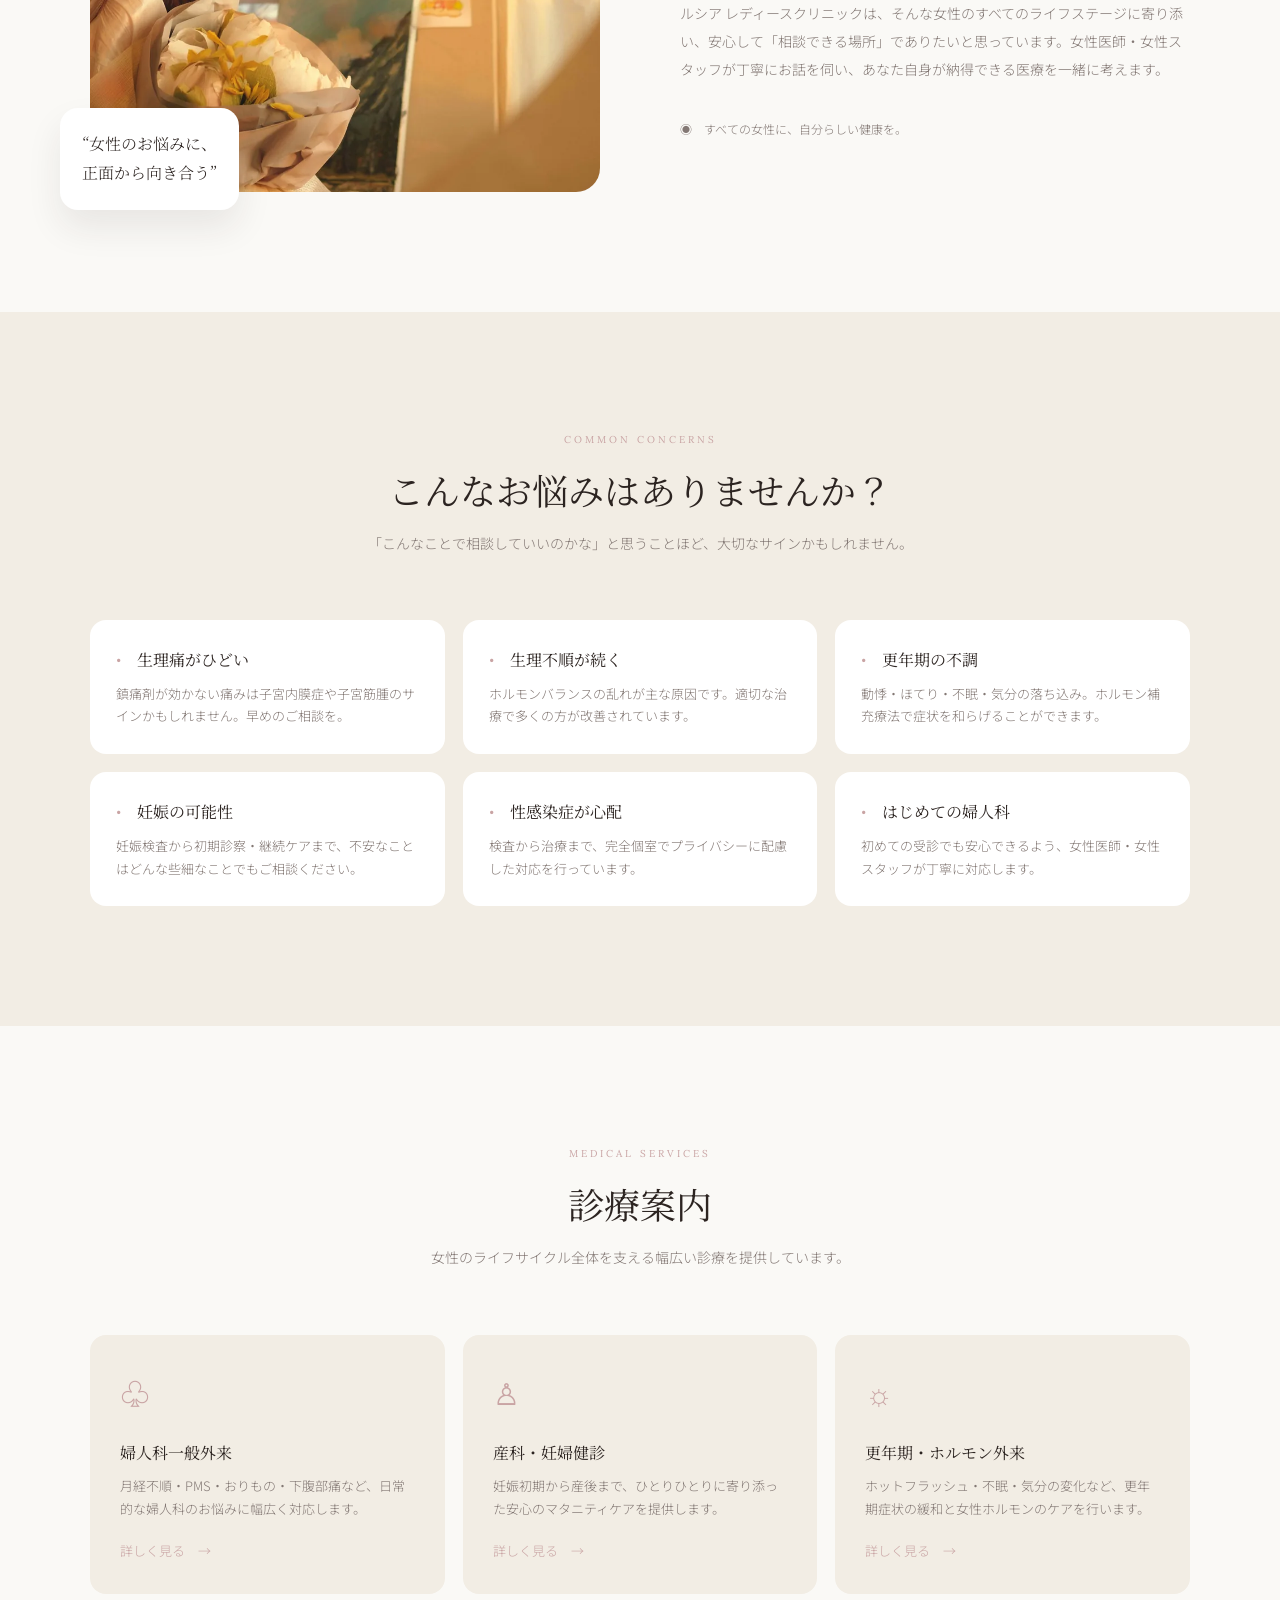
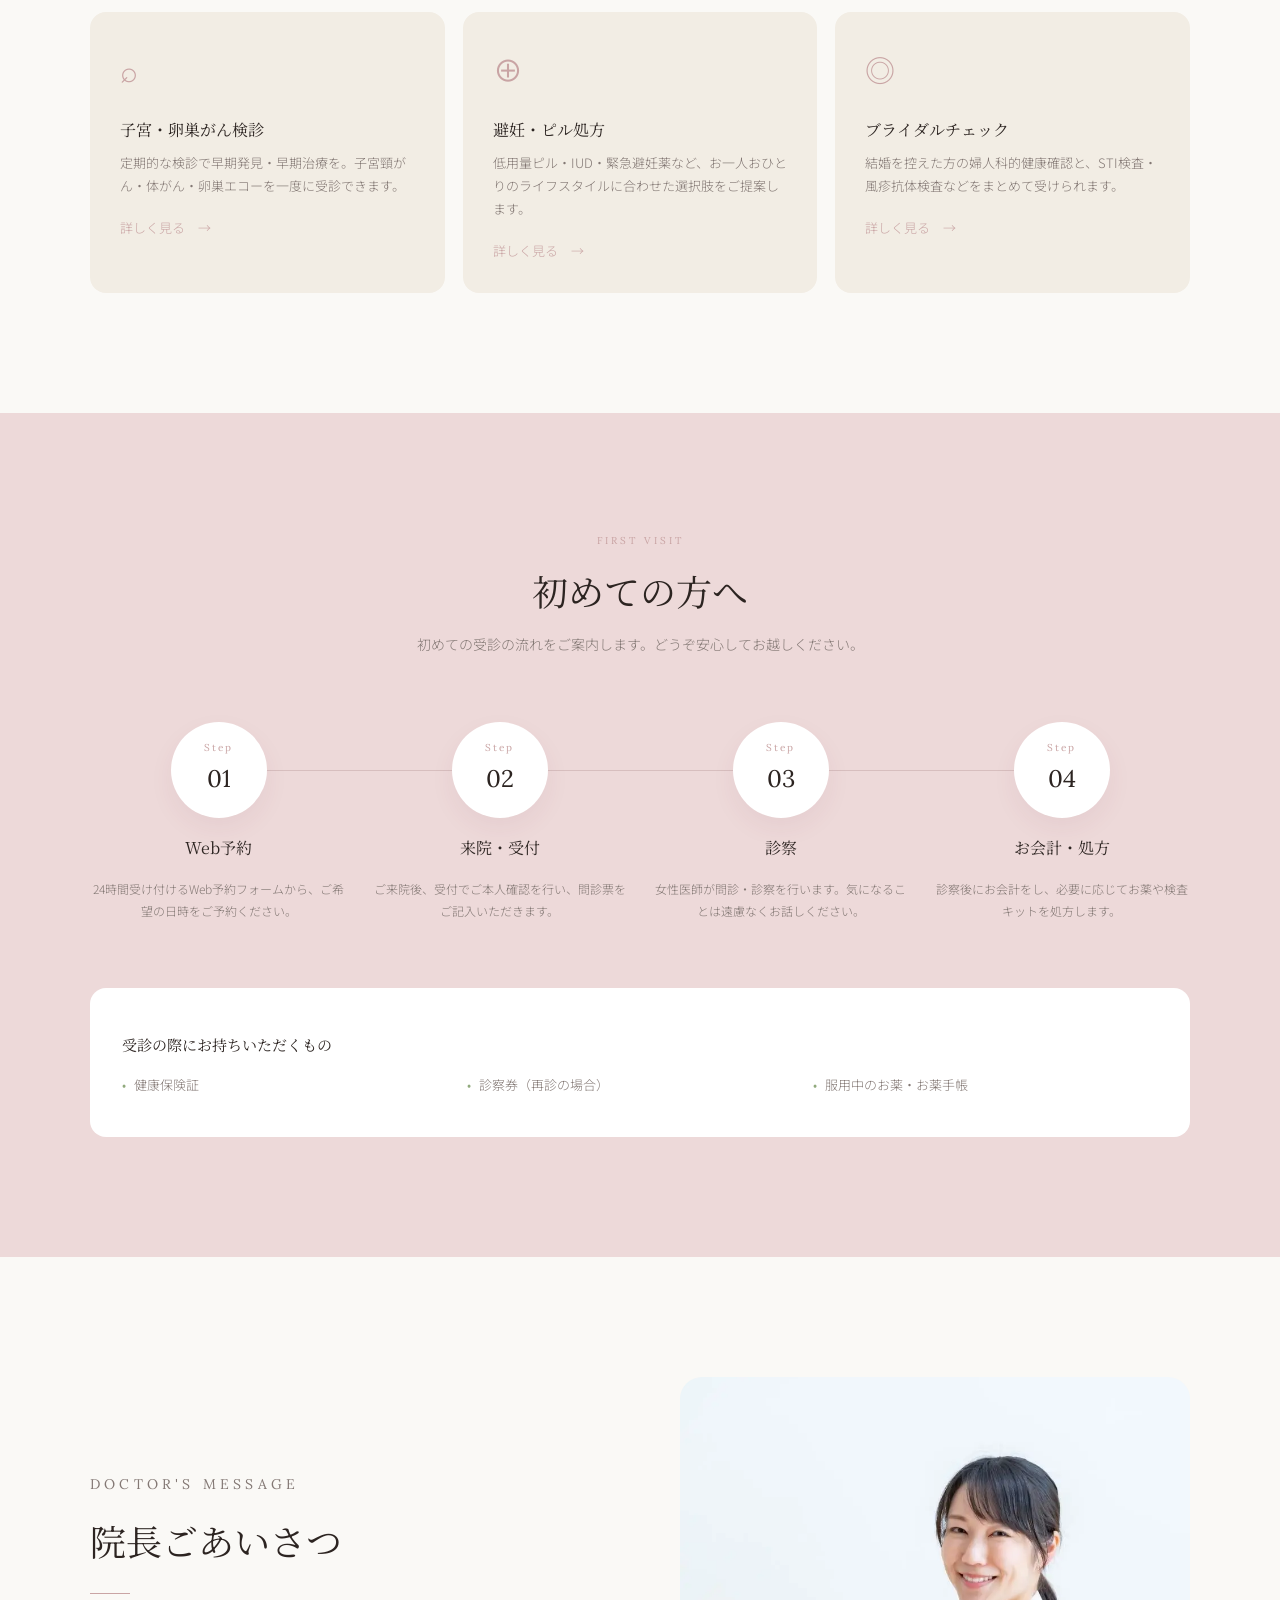
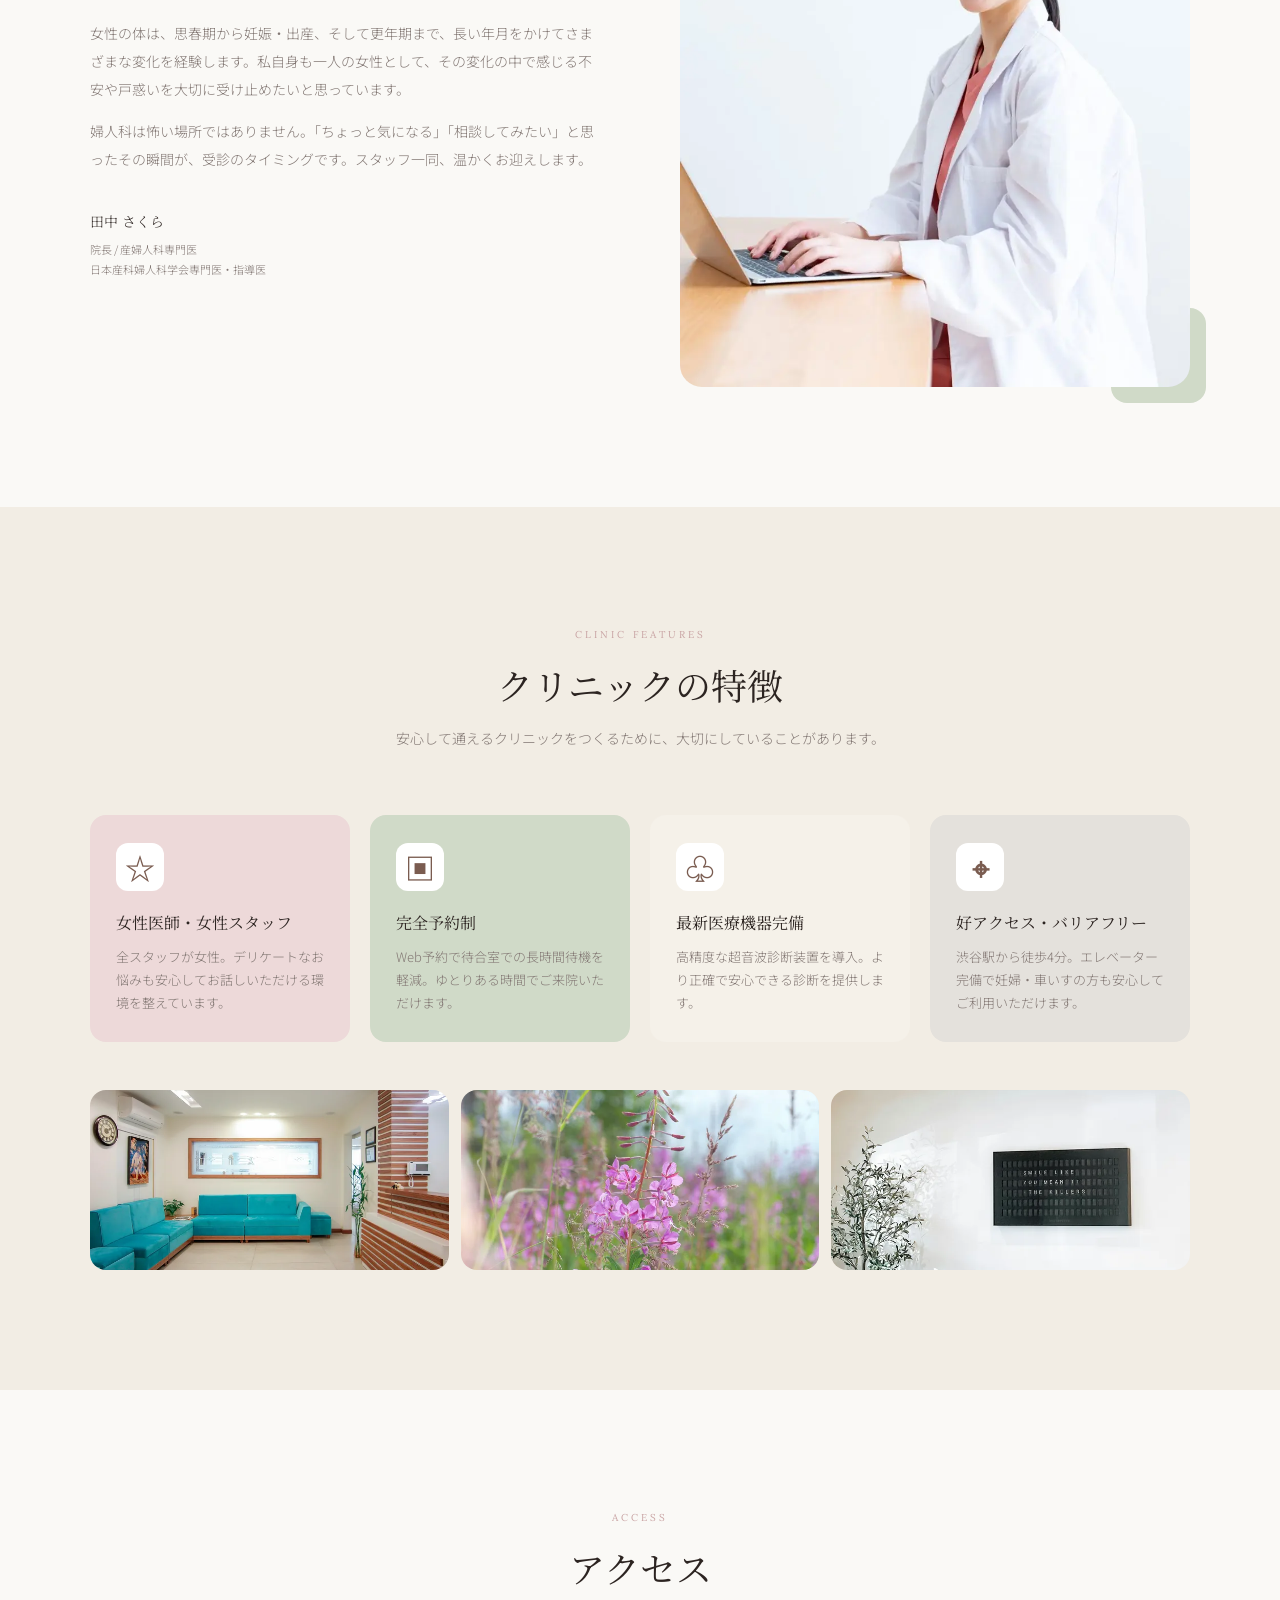
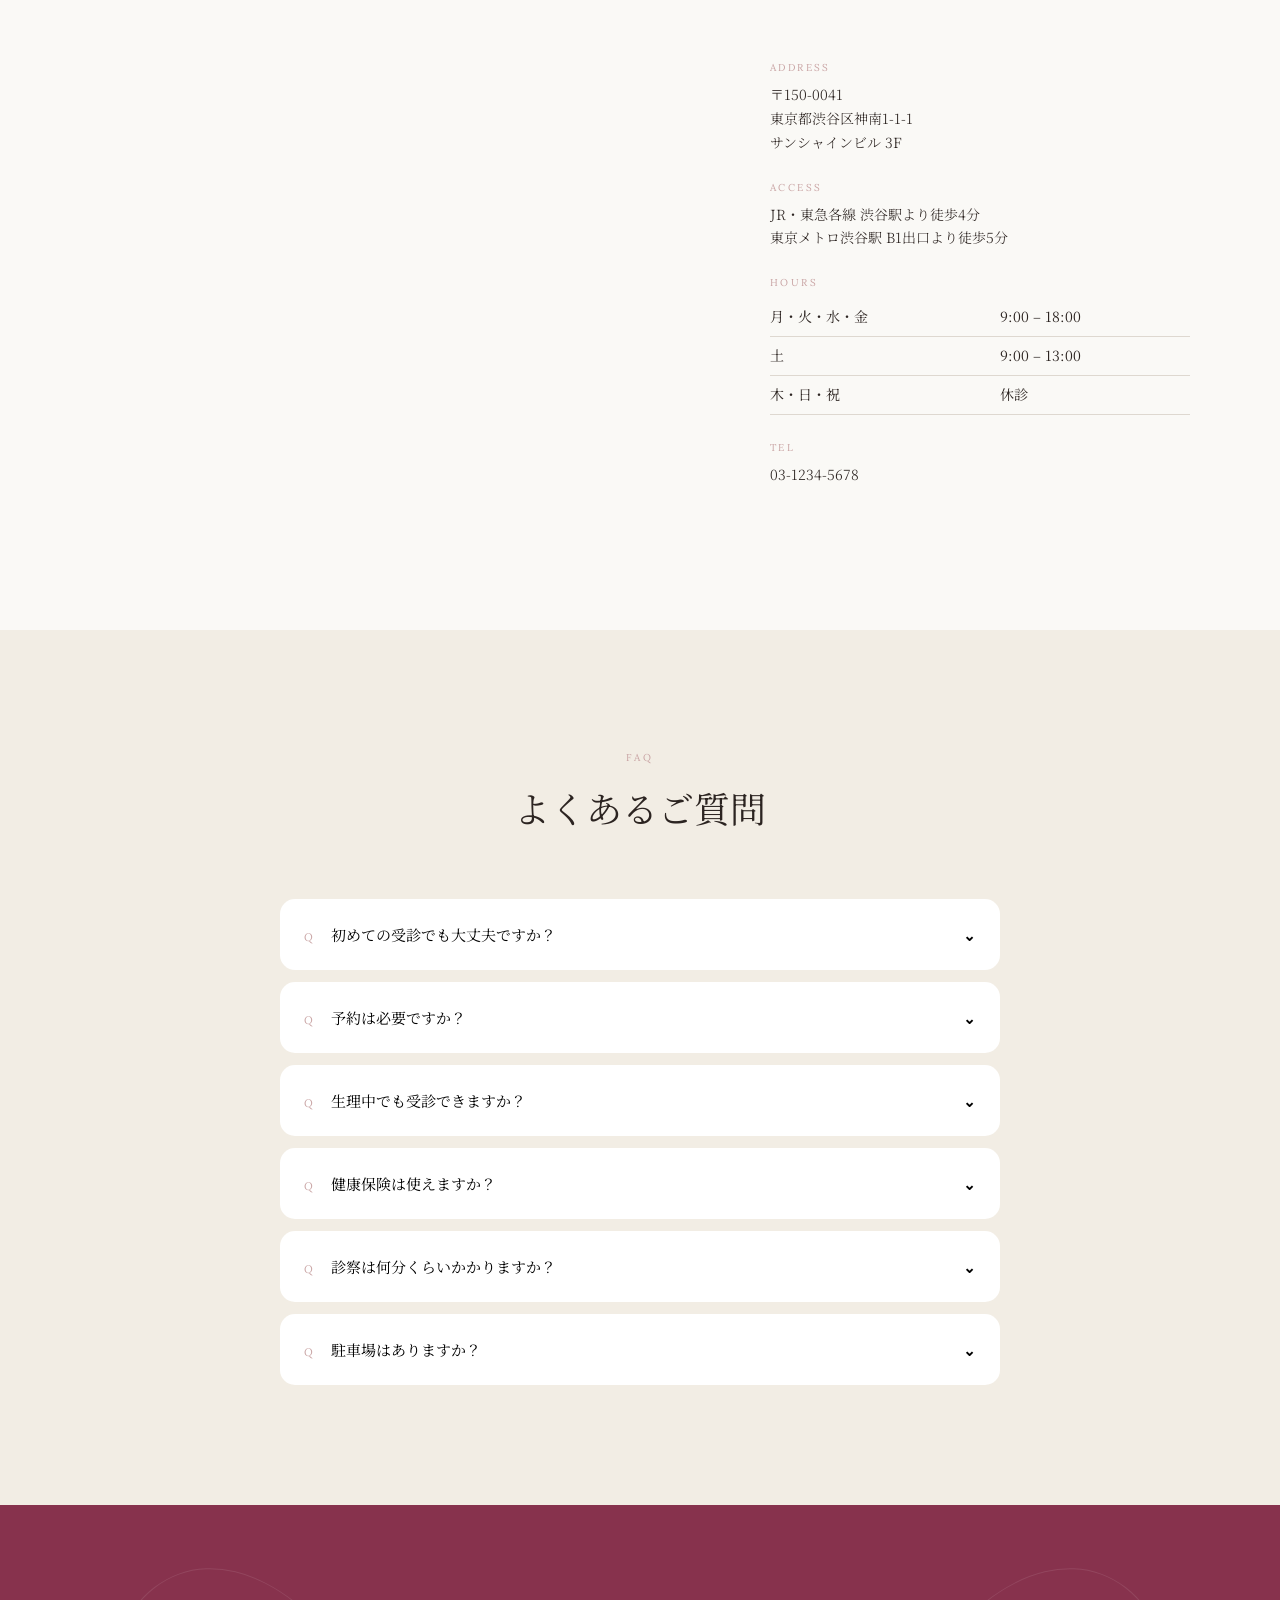
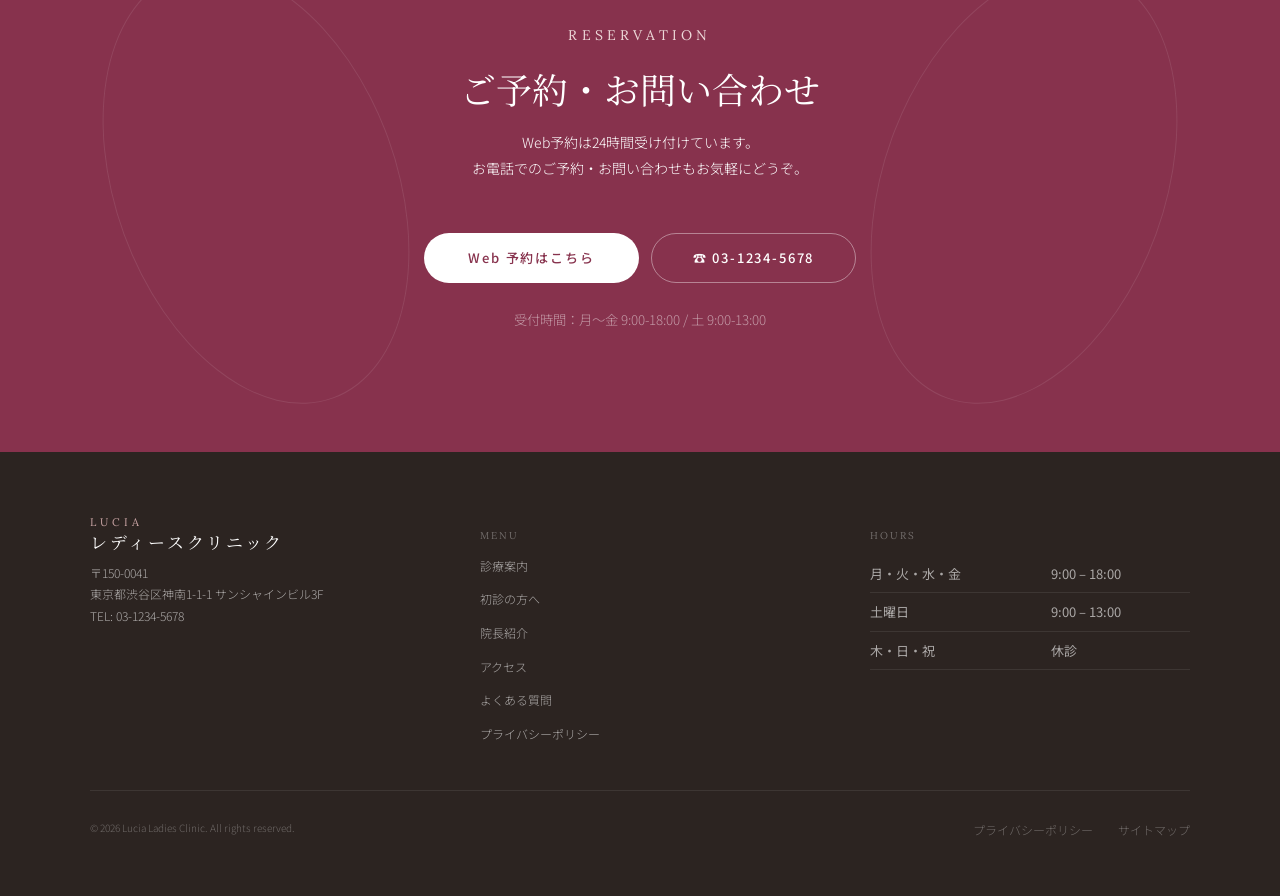
==== commit 481f3f91: "fix: unify header markup across all seven pages" ====
--- a/index.html
+++ b/index.html
@@ -19,36 +19,23 @@
     </head>
     <body>
         <header class="header" id="header">
-            <div class="header__inner container">
-                <a
-                    class="logo"
-                    href="#top"
-                    aria-label="ルシア レディースクリニック ホーム"
-                >
-                    <span class="logo__en">LUCIA</span
-                    ><span class="logo__ja">レディースクリニック</span>
+            <div class="header__inner">
+                <a class="logo" href="#top" aria-label="ルシア レディースクリニック ホーム">
+                    <span class="logo__en">LUCIA</span>
+                    <span class="logo__ja">レディースクリニック</span>
                 </a>
-                <nav
-                    class="global-nav"
-                    id="global-nav"
-                    aria-label="メインナビゲーション"
-                >
-                    <a href="#services">診療案内</a
-                    ><a href="#first-visit">初めての方へ</a
-                    ><a href="#features">クリニック紹介</a
-                    ><a href="#access">アクセス</a><a href="#faq">FAQ</a
-                    ><a class="button button--small" href="#reservation"
-                        >Web 予約</a
-                    >
+                <nav class="global-nav" id="global-nav" aria-label="メインナビゲーション">
+                    <a class="global-nav__link" href="#services">診療案内</a>
+                    <a class="global-nav__link" href="#first-visit">初めての方へ</a>
+                    <a class="global-nav__link" href="#features">クリニック紹介</a>
+                    <a class="global-nav__link" href="#access">アクセス</a>
+                    <a class="global-nav__link" href="#faq">FAQ</a>
+                    <a class="global-nav__reservation button button--small" href="#reservation">Web 予約</a>
                 </nav>
-                <button
-                    class="menu-button"
-                    type="button"
-                    aria-controls="global-nav"
-                    aria-expanded="false"
-                    aria-label="メニューを開く"
-                >
-                    <span></span><span></span><span></span>
+                <button class="menu-button" type="button" aria-controls="global-nav" aria-expanded="false" aria-label="メニューを開く">
+                    <span class="menu-button__line"></span>
+                    <span class="menu-button__line"></span>
+                    <span class="menu-button__line"></span>
                 </button>
             </div>
         </header>
--- a/assets/css/style.css
+++ b/assets/css/style.css
@@ -1,1161 +1,2574 @@
 @charset "UTF-8";
+:root {
+  --color-bg: #faf9f6;
+  --color-bg-ivory: #f2ede4;
+  --color-bg-pink: #edd9d9;
+  --color-bg-cream: #f5f1e9;
+  --color-bg-stone: #e4e1dc;
+  --color-sage: #d0dac8;
+  --color-text: #2c2421;
+  --color-text-light: #837874;
+  --color-taupe: #7a5c50;
+  --color-primary: #87324d;
+  --color-accent: #c9a4a4;
+  --color-green: #91aa7d;
+  --color-line-pink: #d7bebe;
+  --color-white: #fff;
+  --color-border: #ded8d0;
+  --color-outline: #aaa;
+  --color-bg-glass: rgba(250, 249, 246, 0.72);
+  --color-header-top: rgba(250, 249, 246, 0.55);
+  --color-header-scrolled: rgba(250, 249, 246, 0.86);
+  --color-header-solid: rgba(250, 249, 246, 0.96);
+  --color-header-line: rgba(222, 216, 208, 0.75);
+  --shadow-header: 0 1px 8px rgba(44, 36, 33, 0.05);
+  --shadow-cta: 0 6px 14px rgba(135, 50, 77, 0.16);
+  --shadow-card: 0 18px 35px rgba(44, 36, 33, 0.0862745098);
+  --shadow-service: 0 16px 35px rgba(44, 36, 33, 0.0705882353);
+  --shadow-step: 0 10px 25px rgba(125, 51, 73, 0.062745098);
+  --color-footer-text: rgba(255, 255, 255, 0.6);
+  --color-footer-muted: rgba(255, 255, 255, 0.3333333333);
+  --color-footer-line: rgba(255, 255, 255, 0.0823529412);
+  --color-footer-faint: rgba(255, 255, 255, 0.3137254902);
+  --color-reservation-ring: rgba(255, 255, 255, 0.0941176471);
+  --color-reservation-note: rgba(255, 255, 255, 0.5019607843);
+  --color-ghost-border: rgba(255, 255, 255, 0.4);
+}
+
 * {
-    box-sizing: border-box;
+  box-sizing: border-box;
 }
 
 html {
-    scroll-behavior: smooth;
-    scroll-padding-top: 80px;
+  scroll-behavior: smooth;
+  scroll-padding-top: 80px;
 }
 
 body {
-    margin: 0;
-    background: #faf9f6;
-    color: #2c2421;
-    font-family: "Noto Sans JP", sans-serif;
-    font-weight: 300;
-    line-height: 1.8;
-    -webkit-font-smoothing: antialiased;
+  margin: 0;
+  background: var(--color-bg);
+  color: var(--color-text);
+  font-family: "Noto Sans JP", sans-serif;
+  font-weight: 300;
+  line-height: 1.8;
+  -webkit-font-smoothing: antialiased;
 }
 
 body.menu-open {
-    overflow: hidden;
+  overflow: hidden;
 }
 
 a {
-    color: inherit;
-    text-decoration: none;
+  color: inherit;
+  text-decoration: none;
 }
 
 img {
-    display: block;
-    max-width: 100%;
+  display: block;
+  max-width: 100%;
 }
 
 button {
-    font: inherit;
+  font: inherit;
 }
 
 .container {
-    width: min(1100px, 100% - 48px);
-    margin: auto;
+  width: min(1100px, 100% - 48px);
+  margin: auto;
 }
 
 .container--narrow {
-    max-width: 720px;
+  max-width: 720px;
 }
 
 .section {
-    padding: 120px 0;
+  padding: 120px 0;
 }
 
 .section--ivory {
-    background: #f2ede4;
+  background: var(--color-bg-ivory);
 }
 
 .section--pink {
-    background: #edd9d9;
+  background: var(--color-bg-pink);
+}
+
+@media (max-width: 767px) {
+  .container {
+    width: calc(100% - 34px);
+  }
+  .section {
+    padding: 72px 0;
+  }
+}
+.reveal {
+  opacity: 0;
+  transform: translateY(30px);
+  transition: opacity 0.8s, transform 0.8s;
+}
+
+.reveal.is-visible {
+  opacity: 1;
+  transform: none;
+}
+
+@keyframes scroll {
+  50% {
+    transform: translateY(10px);
+  }
+}
+.button {
+  display: inline-flex;
+  min-width: 136px;
+  min-height: 50px;
+  align-items: center;
+  justify-content: center;
+  border-radius: 999px;
+  background: var(--color-primary);
+  color: var(--color-white);
+  font-size: 13px;
+  font-weight: 500;
+  letter-spacing: 0.14em;
+  transition: 0.3s;
+}
+
+.button:hover {
+  transform: translateY(-2px);
+  filter: brightness(0.9);
+}
+
+.button--small {
+  min-width: 108px;
+  min-height: 40px;
+}
+
+.button--outline {
+  border: 1px solid var(--color-outline);
+  background: var(--color-bg-glass);
+  color: var(--color-text);
+}
+
+.button--white {
+  background: var(--color-white);
+  color: var(--color-primary);
+  min-width: 215px;
+}
+
+.button--ghost {
+  border: 1px solid var(--color-ghost-border);
+  background: transparent;
+  min-width: 205px;
 }
 
 .eyebrow {
-    margin: 0 0 16px;
-    color: #c9a4a4;
-    font:
-        400 10px/1.5 Lora,
-        serif;
-    letter-spacing: 0.3em;
+  margin: 0 0 16px;
+  color: var(--color-accent);
+  font-family: Lora, serif;
+  font-size: 10px;
+  font-weight: 400;
+  line-height: 1.5;
+  letter-spacing: 0.3em;
 }
 
 .section-title {
-    margin: 0;
-    font:
-        400 36px/1.5 "Noto Serif JP",
-        serif;
+  margin: 0;
+  font-family: "Noto Serif JP", serif;
+  font-size: 36px;
+  font-weight: 400;
+  line-height: 1.5;
 }
 
 .section-title--small {
-    font-size: 22px;
+  font-size: 22px;
 }
 
 .section-heading {
-    text-align: center;
-    margin-bottom: 64px;
+  text-align: center;
+  margin-bottom: 64px;
 }
 
 .section-heading > p:last-child {
-    margin: 14px 0 0;
-    color: #837874;
+  margin: 14px 0 0;
+  color: var(--color-text-light);
+  font-size: 14px;
+}
+
+.divider {
+  display: block;
+  width: 40px;
+  height: 1px;
+  margin: 25px 0;
+  background: var(--color-accent);
+}
+
+.card-grid {
+  display: grid;
+  grid-template-columns: repeat(3, 1fr);
+  gap: 18px;
+}
+
+@media (max-width: 767px) {
+  .section-title {
+    font-size: 25px;
+  }
+  .section-heading {
+    margin-bottom: 42px;
+  }
+  .section-heading > p:last-child {
+    font-size: 12px;
+  }
+  .card-grid {
+    grid-template-columns: 1fr;
+  }
+}
+.page-kv {
+  padding: 150px 0 56px;
+  background: var(--color-bg-ivory);
+}
+
+.page-kv__en {
+  margin: 0;
+  color: var(--color-accent);
+  font-family: Lora, serif;
+  font-size: 11px;
+  font-weight: 400;
+  letter-spacing: 0.32em;
+}
+
+.page-kv__line {
+  display: block;
+  width: 36px;
+  height: 1px;
+  margin: 18px 0 20px;
+  background: var(--color-accent);
+}
+
+.page-kv__title {
+  margin: 0;
+  color: var(--color-text);
+  font-family: "Noto Serif JP", serif;
+  font-size: 40px;
+  font-weight: 400;
+  line-height: 1.4;
+  letter-spacing: 0.06em;
+}
+
+.page-kv__breadcrumb {
+  margin-top: 36px;
+}
+
+@media (max-width: 900px) {
+  .page-kv {
+    padding: 96px 0 40px;
+  }
+}
+@media (max-width: 767px) {
+  .page-kv__en {
+    font-size: 10px;
+  }
+  .page-kv__title {
+    font-size: 28px;
+  }
+  .page-kv__breadcrumb {
+    margin-top: 24px;
+  }
+}
+.breadcrumb__list {
+  display: flex;
+  flex-wrap: wrap;
+  align-items: center;
+  margin: 0;
+  padding: 0;
+  list-style: none;
+  color: var(--color-text-light);
+  font-size: 12px;
+  line-height: 1.6;
+}
+
+.breadcrumb__item {
+  display: flex;
+  align-items: center;
+}
+
+.breadcrumb__item:not(:last-child)::after {
+  content: "/";
+  margin: 0 10px;
+  color: var(--color-accent);
+}
+
+.breadcrumb__link:hover,
+.breadcrumb__link:focus-visible {
+  color: var(--color-primary);
+}
+
+.breadcrumb__link:focus-visible {
+  outline: 2px solid var(--color-accent);
+  outline-offset: 3px;
+}
+
+.breadcrumb__item[aria-current=page] {
+  color: var(--color-text);
+}
+
+.header {
+  position: fixed;
+  z-index: 100;
+  top: 0;
+  left: 0;
+  width: 100%;
+  border-bottom: 1px solid transparent;
+  background: transparent;
+  transition: box-shadow 0.4s ease, border-color 0.4s ease;
+}
+
+.header::before {
+  content: "";
+  position: absolute;
+  z-index: -1;
+  inset: 0;
+  background: linear-gradient(to bottom, var(--color-header-top), rgba(250, 249, 246, 0));
+  pointer-events: none;
+  transition: background 0.4s ease, backdrop-filter 0.4s ease;
+}
+
+.header.is-scrolled {
+  border-bottom-color: var(--color-header-line);
+  box-shadow: var(--shadow-header);
+}
+
+.header.is-scrolled::before {
+  background: var(--color-header-scrolled);
+  backdrop-filter: blur(14px);
+  -webkit-backdrop-filter: blur(14px);
+}
+
+.header__inner {
+  display: flex;
+  width: min(1220px, calc(100% - 64px));
+  height: 78px;
+  margin-inline: auto;
+  align-items: center;
+  justify-content: space-between;
+  gap: 32px;
+}
+
+.logo {
+  display: flex;
+  flex-direction: column;
+  flex-shrink: 0;
+  gap: 5px;
+  line-height: 1;
+}
+
+.logo:focus-visible {
+  outline: 2px solid var(--color-accent);
+  outline-offset: 4px;
+}
+
+.logo__en {
+  color: var(--color-accent);
+  font-family: Lora, serif;
+  font-size: 11px;
+  font-weight: 400;
+  letter-spacing: 0.36em;
+}
+
+.logo__ja {
+  color: var(--color-text);
+  font-family: "Noto Serif JP", serif;
+  font-size: 14px;
+  font-weight: 400;
+  letter-spacing: 0.16em;
+  white-space: nowrap;
+}
+
+.global-nav {
+  display: flex;
+  align-items: center;
+  gap: 28px;
+  font-size: 13px;
+  font-weight: 400;
+}
+
+.global-nav__link {
+  position: relative;
+  padding: 6px 0;
+  color: var(--color-text);
+  letter-spacing: 0.06em;
+  white-space: nowrap;
+}
+
+.global-nav__link::after {
+  content: "";
+  position: absolute;
+  left: 0;
+  bottom: 0;
+  width: 100%;
+  height: 1px;
+  background: var(--color-accent);
+  transform: scaleX(0);
+  transform-origin: left center;
+  transition: transform 0.35s ease;
+}
+
+.global-nav__link:hover::after,
+.global-nav__link:focus-visible::after,
+.global-nav__link[aria-current=page]::after {
+  transform: scaleX(1);
+}
+
+.global-nav__link[aria-current=page] {
+  color: var(--color-primary);
+}
+
+.global-nav__link:focus-visible {
+  outline: 2px solid var(--color-accent);
+  outline-offset: 4px;
+}
+
+.global-nav__reservation {
+  flex-shrink: 0;
+  min-width: 112px;
+  min-height: 42px;
+  margin-left: 8px;
+  padding: 0 22px;
+  letter-spacing: 0.12em;
+  white-space: nowrap;
+  transition: transform 0.35s ease, filter 0.35s ease, box-shadow 0.35s ease;
+}
+
+.global-nav__reservation:hover,
+.global-nav__reservation:focus-visible {
+  transform: translateY(-1px);
+  filter: brightness(1.06);
+  box-shadow: var(--shadow-cta);
+}
+
+.global-nav__reservation:focus-visible {
+  outline: 2px solid var(--color-accent);
+  outline-offset: 3px;
+}
+
+.menu-button {
+  display: none;
+  width: 44px;
+  height: 44px;
+  padding: 0;
+  border: 0;
+  background: none;
+  cursor: pointer;
+  flex-direction: column;
+  align-items: center;
+  justify-content: center;
+  gap: 5px;
+}
+
+.menu-button:focus-visible {
+  outline: 2px solid var(--color-accent);
+  outline-offset: 2px;
+}
+
+.menu-button__line {
+  display: block;
+  width: 20px;
+  height: 1px;
+  background: var(--color-text);
+  transition: transform 0.4s ease, opacity 0.4s ease;
+}
+
+.menu-button[aria-expanded=true] .menu-button__line:nth-child(1) {
+  transform: translateY(6px) rotate(45deg);
+}
+
+.menu-button[aria-expanded=true] .menu-button__line:nth-child(2) {
+  opacity: 0;
+}
+
+.menu-button[aria-expanded=true] .menu-button__line:nth-child(3) {
+  transform: translateY(-6px) rotate(-45deg);
+}
+
+.mobile-reservation {
+  display: none;
+}
+
+@media (max-width: 900px) {
+  html {
+    scroll-padding-top: calc(56px + env(safe-area-inset-top));
+  }
+  .header,
+  .header.is-scrolled {
+    border-bottom-color: var(--color-header-line);
+    box-shadow: none;
+  }
+  .header::before,
+  .header.is-scrolled::before {
+    background: var(--color-header-solid);
+    backdrop-filter: blur(12px);
+    -webkit-backdrop-filter: blur(12px);
+  }
+  .header__inner {
+    width: 100%;
+    height: calc(48px + env(safe-area-inset-top));
+    padding: env(safe-area-inset-top) 16px 0;
+  }
+  .logo {
+    gap: 3px;
+  }
+  .logo__en {
+    font-size: 8px;
+    letter-spacing: 0.28em;
+  }
+  .logo__ja {
+    font-size: 13px;
+    letter-spacing: 0.08em;
+  }
+  .menu-button {
+    display: flex;
+    flex-shrink: 0;
+  }
+  .global-nav {
+    position: fixed;
+    z-index: 100;
+    top: calc(48px + env(safe-area-inset-top));
+    right: 0;
+    bottom: 0;
+    left: 0;
+    height: calc(100dvh - 48px - env(safe-area-inset-top));
+    display: flex;
+    padding: 28px 28px calc(80px + env(safe-area-inset-bottom));
+    overflow-y: auto;
+    background: var(--color-bg);
+    flex-direction: column;
+    align-items: stretch;
+    gap: 0;
+    transform: translateX(100%);
+    transition: transform 0.4s ease;
+  }
+  .global-nav.is-open {
+    transform: none;
+  }
+  .global-nav__link {
+    padding: 16px 4px;
+    border-bottom: 1px solid var(--color-border);
     font-size: 14px;
-}
-
-.divider {
-    display: block;
-    width: 40px;
-    height: 1px;
-    margin: 25px 0;
-    background: #c9a4a4;
-}
-
-.button {
-    display: inline-flex;
-    min-width: 136px;
-    min-height: 50px;
+    letter-spacing: 0.08em;
+  }
+  .global-nav__link::after {
+    display: none;
+  }
+  .global-nav__reservation {
+    align-self: flex-start;
+    margin-top: 24px;
+    margin-left: 0;
+  }
+  .mobile-reservation {
+    position: fixed;
+    z-index: 120;
+    right: 0;
+    bottom: 0;
+    left: 0;
+    display: flex;
     align-items: center;
     justify-content: center;
-    border-radius: 999px;
-    background: #87324d;
-    color: #fff;
-    font-size: 13px;
+    min-height: 48px;
+    padding: 14px 16px calc(14px + env(safe-area-inset-bottom));
+    background: var(--color-primary);
+    color: var(--color-white);
+    font-size: 12px;
     font-weight: 500;
-    letter-spacing: 0.14em;
-    transition: 0.3s;
-}
-
-.button:hover {
-    transform: translateY(-2px);
-    filter: brightness(0.9);
-}
-
-.button--small {
-    min-width: 108px;
-    min-height: 40px;
-}
-
-.button--outline {
-    border: 1px solid #aaa;
-    background: rgba(250, 249, 246, 0.72);
-    color: #2c2421;
-}
-
-.reveal {
-    opacity: 0;
-    transform: translateY(30px);
-    transition:
-        opacity 0.8s,
-        transform 0.8s;
-}
-
-.reveal.is-visible {
-    opacity: 1;
-    transform: none;
-}
-
-.header {
-    position: fixed;
-    z-index: 100;
-    top: 0;
-    width: 100%;
-    transition: 0.35s;
-}
-
-.header.is-scrolled {
-    background: rgba(250, 249, 246, 0.96);
-    box-shadow: 0 2px 20px rgba(44, 36, 33, 0.0705882353);
-}
-
-.header__inner {
-    height: 78px;
-    display: flex;
+    letter-spacing: 0.18em;
+    transition: filter 0.3s ease, background-color 0.3s ease;
+  }
+  .mobile-reservation:hover,
+  .mobile-reservation:focus-visible {
+    filter: brightness(1.08);
+  }
+  .mobile-reservation:active {
+    filter: brightness(0.94);
+  }
+  .mobile-reservation:focus-visible {
+    outline: 2px solid var(--color-bg);
+    outline-offset: -4px;
+  }
+}
+.footer {
+  padding: 65px 0 0;
+  background: var(--color-text);
+  color: var(--color-footer-text);
+  font-size: 12px;
+}
+
+.logo--footer .logo__ja {
+  color: var(--color-white);
+  font-size: 17px;
+}
+
+.footer__grid {
+  display: grid;
+  grid-template-columns: 1fr 1fr 1fr;
+  gap: 70px;
+}
+
+.footer__label {
+  color: var(--color-footer-muted);
+  font-family: Lora, serif;
+  font-size: 10px;
+  letter-spacing: 0.2em;
+}
+
+.footer nav {
+  display: flex;
+  flex-direction: column;
+  gap: 12px;
+}
+
+.footer table {
+  width: 100%;
+  border-collapse: collapse;
+  font-size: 13px;
+}
+
+.footer th,
+.footer td {
+  padding: 7px 0;
+  border-bottom: 1px solid var(--color-footer-line);
+  text-align: left;
+  font-weight: 400;
+}
+
+.footer__bottom {
+  display: flex;
+  margin-top: 46px;
+  padding: 28px 0 55px;
+  border-top: 1px solid var(--color-footer-line);
+  justify-content: space-between;
+  color: var(--color-footer-faint);
+}
+
+.footer__bottom a {
+  margin-left: 25px;
+}
+
+@media (max-width: 900px) {
+  .footer__bottom {
+    padding-bottom: calc(92px + env(safe-area-inset-bottom));
+  }
+}
+@media (max-width: 767px) {
+  .footer {
+    padding-top: 45px;
+  }
+  .footer__grid {
+    grid-template-columns: 1fr;
+    gap: 28px;
+  }
+  .footer__bottom {
     align-items: center;
-    justify-content: space-between;
-}
-
-.logo {
-    display: flex;
     flex-direction: column;
-    line-height: 1.2;
-}
-
-.logo__en {
-    color: #c9a4a4;
-    font:
-        10px Lora,
-        serif;
-    letter-spacing: 0.24em;
-}
-
-.logo__ja {
-    font:
-        15px "Noto Serif JP",
-        serif;
-    letter-spacing: 0.08em;
-}
-
-.global-nav {
-    display: flex;
-    align-items: center;
-    gap: 32px;
-    font-size: 13px;
-    color: #837874;
-}
-
-.global-nav > a:not(.button) {
-    position: relative;
-}
-
-.global-nav > a:not(.button):after {
-    content: "";
-    position: absolute;
-    left: 0;
-    bottom: -5px;
-    width: 0;
-    height: 1px;
-    background: #c9a4a4;
-    transition: 0.3s;
-}
-
-.global-nav > a:hover:after {
-    width: 100%;
-}
-
-.menu-button {
-    display: none;
-    border: 0;
-    background: none;
-    padding: 10px;
-}
-
-.menu-button span {
-    display: block;
-    width: 20px;
-    height: 1px;
-    margin: 5px;
-    background: #2c2421;
-    transition: 0.3s;
-}
-
+    text-align: center;
+    padding-bottom: calc(84px + env(safe-area-inset-bottom));
+  }
+  .footer__bottom a {
+    margin: 0 8px;
+  }
+}
 .hero {
-    position: relative;
-    height: 100vh;
-    min-height: 690px;
-    overflow: hidden;
+  position: relative;
+  height: 100vh;
+  min-height: 690px;
+  overflow: hidden;
 }
 
 .hero__image,
 .hero__image img,
 .hero__shade {
-    position: absolute;
-    inset: 0;
+  position: absolute;
+  inset: 0;
+  width: 100%;
+  height: 100%;
+}
+
+.hero__image img {
+  object-fit: cover;
+}
+
+.hero__shade {
+  background: linear-gradient(105deg, rgba(250, 249, 246, 0.98) 0, rgba(250, 249, 246, 0.91) 29%, rgba(250, 249, 246, 0.5) 58%, transparent 80%);
+}
+
+.hero__content {
+  position: relative;
+  height: 100%;
+  display: flex;
+  flex-direction: column;
+  justify-content: center;
+  align-items: flex-start;
+}
+
+.hero h1 {
+  margin: 10px 0 24px;
+  font-family: "Noto Serif JP", serif;
+  font-size: 50px;
+  font-weight: 400;
+  line-height: 1.5;
+  letter-spacing: 0.04em;
+}
+
+.hero h1 em {
+  color: var(--color-primary);
+  font-style: normal;
+}
+
+.hero__lead {
+  color: var(--color-text-light);
+  font-size: 14px;
+}
+
+.hero__actions {
+  display: flex;
+  gap: 16px;
+  margin-top: 38px;
+}
+
+.hero__scroll {
+  position: absolute;
+  bottom: 28px;
+  left: 50%;
+  font-family: Lora, serif;
+  font-size: 9px;
+  letter-spacing: 0.2em;
+}
+
+.hero__scroll span {
+  display: block;
+  width: 14px;
+  height: 28px;
+  margin: 8px auto 0;
+  border: 1px solid var(--color-accent);
+  border-radius: 10px;
+}
+
+.hero__scroll span:before {
+  content: "";
+  display: block;
+  width: 3px;
+  height: 6px;
+  margin: 4px auto;
+  background: var(--color-accent);
+  border-radius: 4px;
+  animation: scroll 1.8s infinite;
+}
+
+@media (max-width: 767px) {
+  .hero {
+    height: 584px;
+    min-height: 0;
+  }
+  .hero__image img {
+    object-position: 57% center;
+  }
+  .hero__shade {
+    background: linear-gradient(100deg, rgba(250, 249, 246, 0.84), rgba(250, 249, 246, 0.05));
+  }
+  .hero__content {
+    padding-top: 65px;
+    justify-content: center;
+  }
+  .hero .eyebrow {
+    font-size: 8px;
+    white-space: nowrap;
+  }
+  .hero h1 {
+    margin: 9px 0 35px;
+    font-size: 27px;
+    line-height: 1.5;
+  }
+  .hero__lead {
+    max-width: 220px;
+    font-size: 10px;
+  }
+  .hero__actions {
+    gap: 10px;
+    margin-top: 28px;
+  }
+  .hero__actions .button {
+    min-width: 100px;
+    min-height: 40px;
+    font-size: 11px;
+  }
+}
+@media (max-width: 900px) {
+  .hero__scroll {
+    bottom: calc(58px + env(safe-area-inset-bottom));
+  }
+}
+.news {
+  padding: 48px 0;
+  background: var(--color-bg-ivory);
+}
+
+.news__inner {
+  display: grid;
+  grid-template-columns: 140px 1fr;
+  gap: 40px;
+}
+
+.news__list {
+  margin: 0;
+  padding: 0;
+  list-style: none;
+}
+
+.news__list li {
+  display: grid;
+  grid-template-columns: 70px 72px 1fr;
+  gap: 12px;
+  align-items: center;
+  padding: 13px 0;
+  border-bottom: 1px solid var(--color-border);
+  font-size: 14px;
+}
+
+.news__list li:last-child {
+  border: 0;
+}
+
+.news__list time {
+  font-family: Lora, serif;
+  font-size: 11px;
+  color: var(--color-text-light);
+}
+
+.news__list span {
+  border: 1px solid var(--color-accent);
+  border-radius: 20px;
+  color: var(--color-accent);
+  text-align: center;
+  font-size: 11px;
+}
+
+@media (max-width: 767px) {
+  .news {
+    padding: 0 0 40px;
+  }
+  .news__inner {
+    display: block;
     width: 100%;
-    height: 100%;
-}
-
-.hero__image img {
-    object-fit: cover;
-}
-
-.hero__shade {
-    background: linear-gradient(
-        105deg,
-        rgba(250, 249, 246, 0.98) 0,
-        rgba(250, 249, 246, 0.91) 29%,
-        rgba(250, 249, 246, 0.5) 58%,
-        transparent 80%
-    );
-}
-
-.hero__content {
-    position: relative;
-    height: 100%;
+    padding: 10px 18px 0;
+  }
+  .news .eyebrow {
+    display: none;
+  }
+  .news__list li {
+    grid-template-columns: 1fr;
+    gap: 4px;
+    padding: 12px 0;
+  }
+  .news__list span {
+    width: 100%;
+    text-align: left;
+    padding-left: 10px;
+  }
+  .news__list a {
+    font-size: 11px;
+  }
+}
+.concept__grid,
+.doctor__grid {
+  display: grid;
+  grid-template-columns: 1fr 1fr;
+  gap: 80px;
+  align-items: center;
+}
+
+.concept__visual {
+  position: relative;
+}
+
+.concept__visual img {
+  width: 100%;
+  height: 520px;
+  object-fit: cover;
+  border-radius: 0 24px 24px 0;
+}
+
+.concept__visual > p {
+  position: absolute;
+  left: -30px;
+  bottom: -18px;
+  margin: 0;
+  padding: 22px;
+  background: var(--color-white);
+  border-radius: 18px;
+  box-shadow: var(--shadow-card);
+  font-family: "Noto Serif JP", serif;
+}
+
+.concept__body > p:not(.eyebrow):not(.concept__message) {
+  color: var(--color-text-light);
+  font-size: 14px;
+  line-height: 2;
+}
+
+.concept__message {
+  margin-top: 35px;
+  color: var(--color-text-light);
+  font-size: 12px;
+}
+
+@media (max-width: 767px) {
+  .concept__grid,
+  .doctor__grid {
+    display: flex;
+    gap: 48px;
+    flex-direction: column;
+  }
+  .concept__visual img {
+    height: 270px;
+    border-radius: 0 16px 16px 0;
+  }
+  .concept__visual > p {
+    left: -12px;
+    bottom: -18px;
+    padding: 15px;
+    font-size: 11px;
+  }
+  .concept__body > p:not(.eyebrow):not(.concept__message) {
+    font-size: 11px;
+  }
+}
+.concern-card {
+  padding: 26px;
+  border-radius: 16px;
+  background: var(--color-white);
+}
+
+.concern-card h3 {
+  margin: 0 0 8px;
+  font-family: "Noto Serif JP", serif;
+  font-size: 16px;
+  font-weight: 400;
+}
+
+.concern-card h3:before {
+  content: "•";
+  margin-right: 16px;
+  color: var(--color-accent);
+}
+
+.concern-card p {
+  margin: 0;
+  color: var(--color-text-light);
+  font-size: 13px;
+  line-height: 1.75;
+}
+
+@media (max-width: 767px) {
+  .concern-card {
+    padding: 22px 20px;
+  }
+  .concern-card h3 {
+    font-size: 14px;
+  }
+  .concern-card p {
+    font-size: 11px;
+  }
+}
+.service-card {
+  min-height: 250px;
+  padding: 30px;
+  border-radius: 16px;
+  background: var(--color-bg-ivory);
+  transition: 0.3s;
+}
+
+.service-card:hover {
+  transform: translateY(-6px);
+  box-shadow: var(--shadow-service);
+}
+
+.service-card > b {
+  display: block;
+  margin-bottom: 20px;
+  color: var(--color-accent);
+  font-size: 30px;
+  font-weight: 400;
+}
+
+.service-card h3 {
+  margin: 0 0 8px;
+  font-family: "Noto Serif JP", serif;
+  font-size: 16px;
+  font-weight: 400;
+}
+
+.service-card p {
+  margin: 0;
+  color: var(--color-text-light);
+  font-size: 13px;
+  line-height: 1.75;
+}
+
+.service-card a {
+  display: inline-block;
+  margin-top: 18px;
+  color: var(--color-accent);
+  font-size: 13px;
+}
+
+@media (max-width: 767px) {
+  .service-card {
+    min-height: 0;
+    padding: 28px 22px;
+  }
+  .service-card p {
+    font-size: 11px;
+  }
+}
+.steps {
+  display: grid;
+  grid-template-columns: repeat(4, 1fr);
+  gap: 24px;
+  padding: 0;
+  list-style: none;
+  text-align: center;
+}
+
+.steps li {
+  position: relative;
+}
+
+.steps li:not(:last-child):after {
+  content: "";
+  position: absolute;
+  top: 48px;
+  left: 66%;
+  width: 75%;
+  height: 1px;
+  background: var(--color-line-pink);
+}
+
+.steps span {
+  position: relative;
+  z-index: 1;
+  display: flex;
+  width: 96px;
+  height: 96px;
+  margin: auto;
+  border-radius: 50%;
+  background: var(--color-white);
+  box-shadow: var(--shadow-step);
+  align-items: center;
+  justify-content: center;
+  flex-direction: column;
+  font-family: Lora, serif;
+  font-size: 24px;
+}
+
+.steps span small {
+  color: var(--color-accent);
+  font-size: 10px;
+  letter-spacing: 0.2em;
+}
+
+.steps h3 {
+  font-family: "Noto Serif JP", serif;
+  font-size: 16px;
+  font-weight: 400;
+}
+
+.steps p {
+  color: var(--color-text-light);
+  font-size: 12px;
+}
+
+.belongings {
+  margin-top: 54px;
+  padding: 28px 32px;
+  border-radius: 16px;
+  background: var(--color-white);
+}
+
+.belongings h3 {
+  font-family: "Noto Serif JP", serif;
+  font-size: 15px;
+  font-weight: 400;
+}
+
+.belongings ul {
+  display: grid;
+  grid-template-columns: repeat(3, 1fr);
+  padding: 0;
+  list-style: none;
+  color: var(--color-text-light);
+  font-size: 13px;
+}
+
+.belongings li:before {
+  content: "•";
+  margin-right: 8px;
+  color: var(--color-green);
+}
+
+@media (max-width: 767px) {
+  .steps {
+    grid-template-columns: 1fr;
+    gap: 36px;
+  }
+  .steps li:not(:last-child):after {
+    display: none;
+  }
+  .belongings {
+    padding: 20px;
+  }
+  .belongings ul {
+    display: block;
+  }
+  .belongings li {
+    margin: 8px 0;
+  }
+}
+.doctor__body > p {
+  color: var(--color-text-light);
+  font-size: 14px;
+  line-height: 2;
+}
+
+.doctor__visual {
+  position: relative;
+}
+
+.doctor__visual:after {
+  content: "";
+  position: absolute;
+  z-index: -1;
+  right: -16px;
+  bottom: -16px;
+  width: 95px;
+  height: 95px;
+  background: var(--color-sage);
+  border-radius: 16px;
+}
+
+.doctor__visual img {
+  width: 100%;
+  height: 610px;
+  object-fit: cover;
+  object-position: center;
+  border-radius: 22px;
+}
+
+.doctor__name {
+  margin-top: 34px !important;
+  color: var(--color-text) !important;
+  font-family: "Noto Serif JP", serif;
+}
+
+.doctor__name small {
+  display: block;
+  margin-top: 5px;
+  color: var(--color-text-light);
+  font-family: "Noto Sans JP", sans-serif;
+  font-size: 11px;
+  line-height: 1.8;
+}
+
+@media (max-width: 767px) {
+  .doctor__grid {
+    flex-direction: column-reverse;
+  }
+  .doctor__body > p {
+    font-size: 11px;
+  }
+  .doctor__visual img {
+    height: 330px;
+    object-position: center 15%;
+  }
+  .doctor__visual:after {
+    right: -8px;
+    bottom: -8px;
+    width: 65px;
+    height: 65px;
+  }
+}
+.features__grid {
+  display: grid;
+  grid-template-columns: repeat(4, 1fr);
+  gap: 20px;
+}
+
+.feature-card {
+  padding: 28px 26px;
+  border-radius: 16px;
+}
+
+.feature-card--1 {
+  background: var(--color-bg-pink);
+}
+
+.feature-card--2 {
+  background: var(--color-sage);
+}
+
+.feature-card--3 {
+  background: var(--color-bg-cream);
+}
+
+.feature-card--4 {
+  background: var(--color-bg-stone);
+}
+
+.feature-card > b {
+  display: flex;
+  width: 48px;
+  height: 48px;
+  margin-bottom: 18px;
+  align-items: center;
+  justify-content: center;
+  border-radius: 12px;
+  background: var(--color-white);
+  color: var(--color-taupe);
+  font-size: 30px;
+}
+
+.feature-card h3 {
+  margin: 0 0 8px;
+  font-family: "Noto Serif JP", serif;
+  font-size: 16px;
+  font-weight: 400;
+}
+
+.feature-card p {
+  margin: 0;
+  color: var(--color-text-light);
+  font-size: 13px;
+  line-height: 1.75;
+}
+
+.gallery {
+  display: grid;
+  grid-template-columns: repeat(3, 1fr);
+  gap: 12px;
+  margin-top: 48px;
+}
+
+.gallery img {
+  width: 100%;
+  height: 180px;
+  object-fit: cover;
+  border-radius: 16px;
+}
+
+@media (max-width: 767px) {
+  .features__grid {
+    grid-template-columns: 1fr;
+  }
+  .feature-card {
+    padding: 22px;
+  }
+  .feature-card p {
+    font-size: 11px;
+  }
+  .gallery {
+    gap: 8px;
+  }
+  .gallery img {
+    height: 56px;
+    border-radius: 10px;
+  }
+}
+.access__grid {
+  display: grid;
+  grid-template-columns: 3fr 2fr;
+  gap: 50px;
+}
+
+.access iframe {
+  width: 100%;
+  height: 410px;
+  border: 0;
+  border-radius: 16px;
+}
+
+.access dl {
+  margin: 0;
+}
+
+.access dt {
+  margin: 0 0 6px;
+  color: var(--color-accent);
+  font-family: Lora, serif;
+  font-size: 10px;
+  letter-spacing: 0.24em;
+}
+
+.access dd {
+  margin: 0 0 24px;
+  font-family: "Noto Serif JP", serif;
+  font-size: 14px;
+  line-height: 1.7;
+}
+
+.access table {
+  width: 100%;
+  border-collapse: collapse;
+}
+
+.access th,
+.access td {
+  padding: 7px 0;
+  border-bottom: 1px solid var(--color-border);
+  text-align: left;
+  font-weight: 400;
+}
+
+@media (max-width: 767px) {
+  .access__grid {
+    grid-template-columns: 1fr;
+    gap: 26px;
+  }
+  .access iframe {
+    height: 180px;
+  }
+  .access dd {
+    font-size: 12px;
+  }
+}
+.faq__list {
+  display: grid;
+  gap: 12px;
+}
+
+.faq-item {
+  overflow: hidden;
+  border-radius: 15px;
+  background: var(--color-white);
+}
+
+.faq-item h3 {
+  margin: 0;
+}
+
+.faq-item button {
+  width: 100%;
+  padding: 22px 24px;
+  border: 0;
+  background: none;
+  display: flex;
+  justify-content: space-between;
+  text-align: left;
+  cursor: pointer;
+  font-family: "Noto Serif JP", serif;
+  font-size: 15px;
+  font-weight: 400;
+}
+
+.faq-item button i,
+.faq-item__answer i {
+  margin-right: 18px;
+  color: var(--color-accent);
+  font-family: Lora, serif;
+  font-size: 11px;
+}
+
+.faq-item button[aria-expanded=true] b {
+  transform: rotate(180deg);
+}
+
+.faq-item__answer p {
+  margin: 0;
+  padding: 0 24px 22px;
+  color: var(--color-text-light);
+  font-size: 13px;
+}
+
+@media (max-width: 767px) {
+  .faq-item button {
+    padding: 16px;
+    font-size: 11px;
+  }
+}
+.service-intro {
+  max-width: 680px;
+  margin-bottom: 56px;
+}
+
+.service-intro__text {
+  margin: 0;
+  color: var(--color-text-light);
+  font-size: 14px;
+  line-height: 2;
+}
+
+.service-intro__text + .service-intro__text {
+  margin-top: 18px;
+}
+
+.service-index {
+  display: flex;
+  flex-wrap: wrap;
+  gap: 12px 22px;
+  margin: 0 0 20px;
+  padding: 0 0 36px;
+  list-style: none;
+  border-bottom: 1px solid var(--color-border);
+}
+
+.service-index__link {
+  color: var(--color-primary);
+  font-size: 14px;
+  letter-spacing: 0.04em;
+  border-bottom: 1px solid var(--color-line-pink);
+}
+
+.service-index__link:hover,
+.service-index__link:focus-visible {
+  color: var(--color-text);
+}
+
+.service-index__link:focus-visible {
+  outline: 2px solid var(--color-accent);
+  outline-offset: 3px;
+}
+
+.service-entry {
+  display: grid;
+  grid-template-columns: 200px 1fr;
+  gap: 12px 48px;
+  padding: 42px 0;
+  border-bottom: 1px solid var(--color-border);
+}
+
+.service-entry__label {
+  margin: 0;
+  color: var(--color-accent);
+  font-family: Lora, serif;
+  font-size: 12px;
+  letter-spacing: 0.18em;
+}
+
+.service-entry__title {
+  margin: 8px 0 0;
+  font-family: "Noto Serif JP", serif;
+  font-size: 22px;
+  font-weight: 400;
+  letter-spacing: 0.06em;
+}
+
+.service-entry__lead,
+.service-entry__text {
+  margin: 0;
+  color: var(--color-text-light);
+  font-size: 14px;
+  line-height: 2;
+}
+
+.service-entry__text {
+  margin-top: 12px;
+}
+
+.service-entry__link {
+  display: inline-block;
+  margin-top: 18px;
+  color: var(--color-primary);
+  font-size: 13px;
+  letter-spacing: 0.08em;
+  border-bottom: 1px solid var(--color-line-pink);
+}
+
+.service-entry__link:hover,
+.service-entry__link:focus-visible {
+  color: var(--color-text);
+}
+
+.service-entry__link:focus-visible {
+  outline: 2px solid var(--color-accent);
+  outline-offset: 3px;
+}
+
+.service-guide__inner {
+  max-width: 680px;
+}
+
+.service-guide__text {
+  margin: 0;
+  color: var(--color-text-light);
+  font-size: 14px;
+  line-height: 2;
+}
+
+.service-guide__text + .service-guide__text {
+  margin-top: 16px;
+}
+
+.service-guide__link {
+  display: inline-block;
+  margin-top: 28px;
+  color: var(--color-primary);
+  font-size: 13px;
+  letter-spacing: 0.08em;
+  border-bottom: 1px solid var(--color-line-pink);
+}
+
+.service-guide__link:hover,
+.service-guide__link:focus-visible {
+  color: var(--color-text);
+}
+
+.service-guide__link:focus-visible {
+  outline: 2px solid var(--color-accent);
+  outline-offset: 3px;
+}
+
+@media (max-width: 767px) {
+  .service-intro {
+    margin-bottom: 36px;
+  }
+  .service-intro__text,
+  .service-entry__lead,
+  .service-entry__text,
+  .service-guide__text {
+    font-size: 13px;
+  }
+  .service-index {
+    gap: 10px 16px;
+    padding-bottom: 28px;
+  }
+  .service-index__link {
+    font-size: 13px;
+  }
+  .service-entry {
+    grid-template-columns: 1fr;
+    gap: 8px;
+    padding: 28px 0;
+  }
+  .service-entry__title {
+    margin-top: 0;
+    font-size: 18px;
+  }
+}
+.service-detail__narrow {
+  max-width: 780px;
+  margin-inline: auto;
+}
+
+.service-detail__lead {
+  margin: 0;
+  color: var(--color-text-light);
+  font-size: 15px;
+  line-height: 2.1;
+}
+
+.service-detail__lead + .service-detail__lead {
+  margin-top: 20px;
+}
+
+.service-detail__heading {
+  margin: 0 0 28px;
+  font-family: "Noto Serif JP", serif;
+  font-size: 28px;
+  font-weight: 400;
+  line-height: 1.5;
+  letter-spacing: 0.04em;
+}
+
+.service-detail__text {
+  margin: 0;
+  color: var(--color-text-light);
+  font-size: 14px;
+  line-height: 2.1;
+}
+
+.service-detail__text + .service-detail__text {
+  margin-top: 18px;
+}
+
+.service-detail__block {
+  margin-top: 72px;
+  padding-top: 72px;
+  border-top: 1px solid var(--color-border);
+}
+
+.service-detail__block--first {
+  margin-top: 0;
+  padding-top: 0;
+  border-top: 0;
+}
+
+.service-detail__concerns {
+  display: grid;
+  grid-template-columns: 1fr 1fr;
+  margin: 0;
+  padding: 0;
+  list-style: none;
+  border-top: 1px solid var(--color-border);
+}
+
+.service-detail__concern {
+  display: flex;
+  align-items: flex-start;
+  gap: 14px;
+  margin: 0;
+  padding: 22px 8px 22px 0;
+  border-bottom: 1px solid var(--color-border);
+  color: var(--color-text);
+  font-family: "Noto Serif JP", serif;
+  font-size: 16px;
+  font-weight: 400;
+  line-height: 1.7;
+}
+
+.service-detail__concern:nth-child(odd) {
+  padding-right: 28px;
+}
+
+.service-detail__concern:nth-child(even) {
+  padding-left: 28px;
+  border-left: 1px solid var(--color-border);
+}
+
+.service-detail__mark {
+  flex-shrink: 0;
+  width: 6px;
+  height: 6px;
+  margin-top: 0.7em;
+  border-radius: 50%;
+  background: var(--color-accent);
+}
+
+.service-detail__note {
+  margin: 28px 0 0;
+  color: var(--color-text-light);
+  font-size: 13px;
+  line-height: 1.9;
+}
+
+.service-detail__flow {
+  margin: 0;
+  padding: 0;
+  list-style: none;
+}
+
+.service-detail__flow-item {
+  display: grid;
+  grid-template-columns: 52px 1fr;
+  gap: 8px 20px;
+  padding: 26px 0;
+  border-bottom: 1px solid var(--color-border);
+}
+
+.service-detail__flow-item:first-child {
+  border-top: 1px solid var(--color-border);
+}
+
+.service-detail__flow-num {
+  margin: 0;
+  color: var(--color-accent);
+  font-family: Lora, serif;
+  font-size: 14px;
+  letter-spacing: 0.12em;
+}
+
+.service-detail__flow-title {
+  margin: 0;
+  font-family: "Noto Serif JP", serif;
+  font-size: 18px;
+  font-weight: 400;
+  letter-spacing: 0.06em;
+}
+
+.service-detail__flow-text {
+  grid-column: 2;
+  margin: 0;
+  color: var(--color-text-light);
+  font-size: 14px;
+  line-height: 1.9;
+}
+
+.service-detail__related-list {
+  margin: 0;
+  padding: 0;
+  list-style: none;
+  border-top: 1px solid var(--color-border);
+}
+
+.service-detail__related-item {
+  border-bottom: 1px solid var(--color-border);
+}
+
+.service-detail__related-link {
+  display: flex;
+  align-items: center;
+  justify-content: space-between;
+  gap: 16px;
+  padding: 20px 0;
+  color: var(--color-text);
+  font-family: "Noto Serif JP", serif;
+  font-size: 16px;
+  letter-spacing: 0.04em;
+}
+
+.service-detail__related-link::after {
+  content: "→";
+  color: var(--color-accent);
+  font-size: 14px;
+}
+
+.service-detail__related-link:hover,
+.service-detail__related-link:focus-visible {
+  color: var(--color-primary);
+}
+
+.service-detail__related-link:focus-visible {
+  outline: 2px solid var(--color-accent);
+  outline-offset: 3px;
+}
+
+@media (max-width: 767px) {
+  .service-detail__heading {
+    margin-bottom: 20px;
+    font-size: 22px;
+  }
+  .service-detail__lead,
+  .service-detail__text,
+  .service-detail__flow-text {
+    font-size: 13px;
+  }
+  .service-detail__block {
+    margin-top: 48px;
+    padding-top: 48px;
+  }
+  .service-detail__block--first {
+    margin-top: 0;
+    padding-top: 0;
+  }
+  .service-detail__concerns {
+    grid-template-columns: 1fr;
+  }
+  .service-detail__concern,
+  .service-detail__concern:nth-child(odd),
+  .service-detail__concern:nth-child(even) {
+    padding: 18px 0;
+    border-left: 0;
+  }
+  .service-detail__flow-item {
+    grid-template-columns: 40px 1fr;
+    gap: 6px 14px;
+    padding: 20px 0;
+  }
+  .service-detail__flow-title {
+    font-size: 16px;
+  }
+}
+.first-visit__narrow {
+  max-width: 780px;
+  margin-inline: auto;
+}
+
+.first-visit__heading {
+  margin: 0 0 28px;
+  font-family: "Noto Serif JP", serif;
+  font-size: 28px;
+  font-weight: 400;
+  line-height: 1.5;
+  letter-spacing: 0.04em;
+}
+
+.first-visit__lead,
+.first-visit__text,
+.first-visit__flow-text {
+  margin: 0;
+  color: var(--color-text-light);
+  font-size: 15px;
+  line-height: 2.1;
+}
+
+.first-visit__lead + .first-visit__lead,
+.first-visit__text + .first-visit__text {
+  margin-top: 18px;
+}
+
+.first-visit__flow-list,
+.first-visit__belongings {
+  margin: 0;
+  padding: 0;
+  list-style: none;
+}
+
+.first-visit__flow-item {
+  display: grid;
+  grid-template-columns: 96px 1fr;
+  gap: 8px 32px;
+  align-items: start;
+  padding: 36px 0 32px;
+  border-bottom: 1px solid var(--color-border);
+}
+
+.first-visit__flow-item:first-child {
+  border-top: 1px solid var(--color-border);
+}
+
+.first-visit__flow-number {
+  margin: 4px 0 0;
+  color: var(--color-primary);
+  font-family: Lora, serif;
+  font-size: 28px;
+  line-height: 1;
+  letter-spacing: 0.04em;
+}
+
+.first-visit__flow-label {
+  display: block;
+  margin-bottom: 10px;
+  color: var(--color-accent);
+  font-size: 10px;
+  letter-spacing: 0.22em;
+}
+
+.first-visit__flow-title {
+  margin: 0 0 10px;
+  font-family: "Noto Serif JP", serif;
+  font-size: 20px;
+  font-weight: 400;
+  letter-spacing: 0.06em;
+}
+
+.first-visit__belongings {
+  border-top: 1px solid var(--color-border);
+}
+
+.first-visit__belongings-item {
+  display: flex;
+  align-items: flex-start;
+  gap: 14px;
+  margin: 0;
+  padding: 22px 4px;
+  border-bottom: 1px solid var(--color-border);
+  color: var(--color-text);
+  font-family: "Noto Serif JP", serif;
+  font-size: 16px;
+  line-height: 1.7;
+}
+
+.first-visit__mark {
+  flex-shrink: 0;
+  width: 6px;
+  height: 6px;
+  margin-top: 0.7em;
+  border-radius: 50%;
+  background: var(--color-accent);
+}
+
+.first-visit__faq {
+  margin-top: 72px;
+  padding-top: 72px;
+  border-top: 1px solid var(--color-border);
+}
+
+.first-visit__faq-link {
+  display: inline-block;
+  color: var(--color-primary);
+  font-size: 13px;
+  letter-spacing: 0.08em;
+  border-bottom: 1px solid var(--color-line-pink);
+}
+
+.first-visit__faq-link:hover,
+.first-visit__faq-link:focus-visible {
+  color: var(--color-text);
+}
+
+.first-visit__faq-link:focus-visible {
+  outline: 2px solid var(--color-accent);
+  outline-offset: 3px;
+}
+
+@media (max-width: 767px) {
+  .first-visit__heading {
+    margin-bottom: 20px;
+    font-size: 22px;
+  }
+  .first-visit__lead,
+  .first-visit__text,
+  .first-visit__flow-text {
+    font-size: 13px;
+  }
+  .first-visit__flow-item {
+    grid-template-columns: 72px 1fr;
+    gap: 6px 16px;
+    padding: 28px 0 24px;
+  }
+  .first-visit__flow-number {
+    font-size: 22px;
+  }
+  .first-visit__flow-title {
+    font-size: 17px;
+  }
+  .first-visit__belongings-item {
+    padding: 18px 0;
+    font-size: 15px;
+  }
+  .first-visit__faq {
+    margin-top: 48px;
+    padding-top: 48px;
+  }
+}
+.clinic-concept,
+.clinic-doctor {
+  display: grid;
+  grid-template-columns: 1fr 1fr;
+  gap: 88px;
+  align-items: center;
+}
+
+.clinic-concept__picture,
+.clinic-doctor__picture {
+  display: block;
+}
+
+.clinic-concept__image,
+.clinic-doctor__image,
+.clinic-gallery__image {
+  display: block;
+  width: 100%;
+  object-fit: cover;
+}
+
+.clinic-concept__image {
+  height: 520px;
+  object-position: center;
+}
+
+.clinic-concept__caption {
+  margin: 20px 0 0;
+  color: var(--color-text-light);
+  font-family: "Noto Serif JP", serif;
+  font-size: 14px;
+  letter-spacing: 0.08em;
+}
+
+.clinic-concept__text,
+.clinic-doctor__text,
+.clinic-features__lead {
+  margin: 0;
+  color: var(--color-text-light);
+  font-size: 14px;
+  line-height: 2.1;
+}
+
+.clinic-concept__text + .clinic-concept__text,
+.clinic-doctor__text + .clinic-doctor__text {
+  margin-top: 16px;
+}
+
+.clinic-concept__message {
+  margin: 32px 0 0;
+  padding-top: 20px;
+  border-top: 1px solid var(--color-border);
+  color: var(--color-primary);
+  font-family: "Noto Serif JP", serif;
+  font-size: 15px;
+  letter-spacing: 0.06em;
+}
+
+.clinic-doctor__image {
+  height: 560px;
+  object-position: center 18%;
+}
+
+.clinic-doctor__sign {
+  margin: 32px 0 0;
+  color: var(--color-text);
+  font-family: "Noto Serif JP", serif;
+  font-size: 15px;
+  letter-spacing: 0.08em;
+}
+
+.clinic__heading {
+  margin: 0 0 28px;
+  font-family: "Noto Serif JP", serif;
+  font-size: 28px;
+  font-weight: 400;
+  line-height: 1.5;
+  letter-spacing: 0.04em;
+}
+
+.clinic-profile {
+  max-width: 560px;
+}
+
+.clinic-profile__name {
+  margin: 8px 0 0;
+  padding-top: 28px;
+  border-top: 1px solid var(--color-border);
+  font-family: "Noto Serif JP", serif;
+  font-size: 28px;
+  font-weight: 400;
+  letter-spacing: 0.08em;
+}
+
+.clinic-profile__role,
+.clinic-profile__credential {
+  margin: 0;
+  padding: 18px 0;
+  border-bottom: 1px solid var(--color-border);
+  color: var(--color-text-light);
+  font-size: 14px;
+  letter-spacing: 0.04em;
+}
+
+.clinic-features__lead {
+  max-width: 640px;
+  margin-bottom: 36px;
+}
+
+.clinic-features__list {
+  display: grid;
+  grid-template-columns: 1fr 1fr;
+  margin: 0;
+  padding: 0;
+  list-style: none;
+  border-top: 1px solid var(--color-border);
+}
+
+.clinic-feature {
+  margin: 0;
+  padding: 40px 36px 40px 0;
+  border-bottom: 1px solid var(--color-border);
+}
+
+.clinic-feature:nth-child(even) {
+  padding-left: 36px;
+  border-left: 1px solid var(--color-border);
+}
+
+.clinic-feature__number {
+  margin: 0 0 16px;
+  color: var(--color-accent);
+  font-family: Lora, serif;
+  font-size: 13px;
+  letter-spacing: 0.16em;
+}
+
+.clinic-feature__title {
+  margin: 0 0 12px;
+  font-family: "Noto Serif JP", serif;
+  font-size: 18px;
+  font-weight: 400;
+  letter-spacing: 0.06em;
+}
+
+.clinic-feature__text {
+  margin: 0;
+  color: var(--color-text-light);
+  font-size: 14px;
+  line-height: 1.9;
+}
+
+.clinic-gallery {
+  display: grid;
+  grid-template-columns: 1.4fr 1fr;
+  grid-template-rows: 220px 220px;
+  gap: 16px;
+}
+
+.clinic-gallery__item {
+  margin: 0;
+  overflow: hidden;
+}
+
+.clinic-gallery__item--main {
+  grid-row: span 2;
+}
+
+.clinic-gallery__image {
+  height: 100%;
+}
+
+@media (max-width: 767px) {
+  .clinic-concept,
+  .clinic-doctor {
     display: flex;
     flex-direction: column;
-    justify-content: center;
-    align-items: flex-start;
-}
-
-.hero h1 {
-    margin: 10px 0 24px;
-    font:
-        400 50px/1.5 "Noto Serif JP",
-        serif;
-    letter-spacing: 0.04em;
-}
-
-.hero h1 em {
-    color: #87324d;
-    font-style: normal;
-}
-
-.hero__lead {
-    color: #837874;
+    gap: 32px;
+  }
+  .clinic-concept__image,
+  .clinic-doctor__image {
+    height: 260px;
+  }
+  .clinic-concept__text,
+  .clinic-doctor__text,
+  .clinic-features__lead,
+  .clinic-feature__text {
+    font-size: 13px;
+  }
+  .clinic__heading {
+    margin-bottom: 20px;
+    font-size: 22px;
+  }
+  .clinic-profile__name {
+    font-size: 24px;
+  }
+  .clinic-features__list {
+    grid-template-columns: 1fr;
+  }
+  .clinic-feature,
+  .clinic-feature:nth-child(even) {
+    padding: 28px 0;
+    border-left: 0;
+  }
+  .clinic-gallery {
+    grid-template-columns: 1fr;
+    grid-template-rows: none;
+  }
+  .clinic-gallery__item--main {
+    grid-row: auto;
+  }
+  .clinic-gallery__image {
+    height: 200px;
+  }
+  .clinic-gallery__image--main {
+    height: 240px;
+  }
+}
+.access-page__intro {
+  margin-bottom: 40px;
+}
+
+.access-page__lead,
+.access-page__text,
+.access-page__reserve-text {
+  margin: 0;
+  color: var(--color-text-light);
+  font-size: 14px;
+  line-height: 2;
+}
+
+.access-page__lead {
+  max-width: 640px;
+  margin-top: 16px;
+}
+
+.access-page__text + .access-page__text {
+  margin-top: 6px;
+}
+
+.access-page__map {
+  height: 460px;
+  margin-bottom: 48px;
+  border: 1px solid var(--color-border);
+}
+
+.access-page__frame {
+  display: block;
+  width: 100%;
+  height: 100%;
+  border: 0;
+}
+
+.access-page__details {
+  display: grid;
+  grid-template-columns: 1fr 1fr;
+  column-gap: 80px;
+}
+
+.access-page__address-block {
+  grid-column: 1;
+  grid-row: 1;
+}
+
+.access-page__route-block {
+  grid-column: 1;
+  grid-row: 2;
+}
+
+.access-page__hours-block {
+  grid-column: 2;
+  grid-row: 1;
+}
+
+.access-page__tel-block {
+  grid-column: 2;
+  grid-row: 2;
+}
+
+.access-page__block {
+  padding: 28px 0 32px;
+  border-top: 1px solid var(--color-border);
+}
+
+.access-page__route-block,
+.access-page__tel-block {
+  border-bottom: 1px solid var(--color-border);
+}
+
+.access-page__heading {
+  margin: 0 0 18px;
+  font-family: "Noto Serif JP", serif;
+  font-size: 22px;
+  font-weight: 400;
+  letter-spacing: 0.06em;
+}
+
+.access-page__address {
+  margin: 0;
+  color: var(--color-text);
+  font-family: "Noto Serif JP", serif;
+  font-size: 16px;
+  font-style: normal;
+  line-height: 2;
+}
+
+.access-page__hours-table {
+  width: 100%;
+  border-collapse: collapse;
+}
+
+.access-page__hours-label,
+.access-page__hours-time {
+  padding: 14px 0;
+  border-bottom: 1px solid var(--color-border);
+  font-weight: 400;
+  font-size: 15px;
+  line-height: 1.6;
+  text-align: left;
+  vertical-align: middle;
+}
+
+.access-page__hours-label {
+  padding-right: 16px;
+  color: var(--color-text);
+  font-family: "Noto Serif JP", serif;
+}
+
+.access-page__hours-time {
+  color: var(--color-text-light);
+  text-align: right;
+  white-space: nowrap;
+}
+
+.access-page__hours-time--closed {
+  color: var(--color-primary);
+}
+
+.access-page__tel-link {
+  display: inline-flex;
+  align-items: center;
+  min-height: 44px;
+  color: var(--color-primary);
+  font-family: "Noto Serif JP", serif;
+  font-size: 22px;
+  letter-spacing: 0.04em;
+  border-bottom: 1px solid var(--color-line-pink);
+}
+
+.access-page__tel-link:hover,
+.access-page__tel-link:focus-visible,
+.access-page__reserve-link:hover,
+.access-page__reserve-link:focus-visible {
+  color: var(--color-text);
+}
+
+.access-page__tel-link:focus-visible,
+.access-page__reserve-link:focus-visible {
+  outline: 2px solid var(--color-accent);
+  outline-offset: 3px;
+}
+
+.access-page__reserve {
+  max-width: 640px;
+  margin-top: 48px;
+}
+
+.access-page__reserve-link {
+  display: inline-block;
+  margin-top: 12px;
+  color: var(--color-primary);
+  font-size: 13px;
+  letter-spacing: 0.08em;
+  border-bottom: 1px solid var(--color-line-pink);
+}
+
+@media (max-width: 767px) {
+  .access-page__lead,
+  .access-page__text,
+  .access-page__reserve-text {
+    font-size: 13px;
+  }
+  .access-page__map {
+    height: 280px;
+    margin-bottom: 28px;
+  }
+  .access-page__details {
+    display: flex;
+    flex-direction: column;
+  }
+  .access-page__address-block,
+  .access-page__route-block,
+  .access-page__hours-block,
+  .access-page__tel-block {
+    grid-column: auto;
+    grid-row: auto;
+  }
+  .access-page__heading {
+    margin-bottom: 12px;
+    font-size: 20px;
+  }
+  .access-page__route-block {
+    border-bottom: 0;
+  }
+  .access-page__hours-label,
+  .access-page__hours-time {
     font-size: 14px;
-}
-
-.hero__actions {
-    display: flex;
-    gap: 16px;
-    margin-top: 38px;
-}
-
-.hero__scroll {
-    position: absolute;
-    bottom: 28px;
-    left: 50%;
-    font:
-        9px Lora,
-        serif;
-    letter-spacing: 0.2em;
-}
-
-.hero__scroll span {
-    display: block;
-    width: 14px;
-    height: 28px;
-    margin: 8px auto 0;
-    border: 1px solid #c9a4a4;
-    border-radius: 10px;
-}
-
-.hero__scroll span:before {
-    content: "";
-    display: block;
-    width: 3px;
-    height: 6px;
-    margin: 4px auto;
-    background: #c9a4a4;
-    border-radius: 4px;
-    animation: scroll 1.8s infinite;
-}
-
-@keyframes scroll {
-    50% {
-        transform: translateY(10px);
-    }
-}
-.news {
-    padding: 48px 0;
-    background: #f2ede4;
-}
-
-.news__inner {
-    display: grid;
-    grid-template-columns: 140px 1fr;
-    gap: 40px;
-}
-
-.news__list {
-    margin: 0;
-    padding: 0;
-    list-style: none;
-}
-
-.news__list li {
-    display: grid;
-    grid-template-columns: 70px 72px 1fr;
-    gap: 12px;
-    align-items: center;
-    padding: 13px 0;
-    border-bottom: 1px solid #ded8d0;
-    font-size: 14px;
-}
-
-.news__list li:last-child {
-    border: 0;
-}
-
-.news__list time {
-    font: 11px Lora;
-    color: #837874;
-}
-
-.news__list span {
-    border: 1px solid #c9a4a4;
-    border-radius: 20px;
-    color: #c9a4a4;
-    text-align: center;
-    font-size: 11px;
-}
-
-.concept__grid,
-.doctor__grid {
-    display: grid;
-    grid-template-columns: 1fr 1fr;
-    gap: 80px;
-    align-items: center;
-}
-
-.concept__visual {
-    position: relative;
-}
-
-.concept__visual img {
-    width: 100%;
-    height: 520px;
-    object-fit: cover;
-    border-radius: 0 24px 24px 0;
-}
-
-.concept__visual > p {
-    position: absolute;
-    left: -30px;
-    bottom: -18px;
-    margin: 0;
-    padding: 22px;
-    background: #fff;
-    border-radius: 18px;
-    box-shadow: 0 18px 35px rgba(44, 36, 33, 0.0862745098);
-    font-family: "Noto Serif JP", serif;
-}
-
-.concept__body > p:not(.eyebrow):not(.concept__message),
-.doctor__body > p {
-    color: #837874;
-    font-size: 14px;
-    line-height: 2;
-}
-
-.concept__message {
-    margin-top: 35px;
-    color: #837874;
-    font-size: 12px;
-}
-
-.card-grid {
-    display: grid;
-    grid-template-columns: repeat(3, 1fr);
-    gap: 18px;
-}
-
-.concern-card,
-.service-card {
-    padding: 26px;
-    border-radius: 16px;
-    background: #fff;
-}
-
-.concern-card h3,
-.service-card h3,
-.feature-card h3 {
-    margin: 0 0 8px;
-    font:
-        400 16px "Noto Serif JP",
-        serif;
-}
-
-.concern-card h3:before {
-    content: "•";
-    margin-right: 16px;
-    color: #c9a4a4;
-}
-
-.concern-card p,
-.service-card p,
-.feature-card p {
-    margin: 0;
-    color: #837874;
+  }
+  .access-page__reserve {
+    margin-top: 36px;
+  }
+}
+.faq-page__body {
+  max-width: 800px;
+}
+
+.faq-page__lead,
+.faq-page__contact-text {
+  margin: 0;
+  color: var(--color-text-light);
+  font-size: 14px;
+  line-height: 2;
+}
+
+.faq-page__lead {
+  max-width: 640px;
+  margin-top: 16px;
+}
+
+.faq-page__nav {
+  margin-top: 40px;
+}
+
+.faq-page__nav-list {
+  display: flex;
+  flex-wrap: wrap;
+  gap: 12px 22px;
+  margin: 0;
+  padding: 0 0 20px;
+  list-style: none;
+  border-bottom: 1px solid var(--color-border);
+}
+
+.faq-page__nav-link,
+.faq-page__contact-link {
+  color: var(--color-primary);
+  font-size: 14px;
+  letter-spacing: 0.06em;
+  border-bottom: 1px solid var(--color-line-pink);
+}
+
+.faq-page__nav-link:hover,
+.faq-page__nav-link:focus-visible,
+.faq-page__contact-link:hover,
+.faq-page__contact-link:focus-visible {
+  color: var(--color-text);
+}
+
+.faq-page__nav-link:focus-visible,
+.faq-page__contact-link:focus-visible,
+.faq-page__question:focus-visible {
+  outline: 2px solid var(--color-accent);
+  outline-offset: 3px;
+}
+
+.faq-page__category {
+  margin-top: 56px;
+}
+
+.faq-page__heading {
+  margin: 0 0 8px;
+  font-family: "Noto Serif JP", serif;
+  font-size: 22px;
+  font-weight: 400;
+  letter-spacing: 0.06em;
+}
+
+.faq-page__list {
+  border-top: 1px solid var(--color-border);
+}
+
+.faq-page__list .faq-item {
+  overflow: visible;
+  border-radius: 0;
+  background: transparent;
+  border-bottom: 1px solid var(--color-border);
+}
+
+.faq-page__item-title {
+  margin: 0;
+}
+
+.faq-page__list .faq-page__question {
+  width: 100%;
+  min-height: 64px;
+  padding: 22px 0;
+  border: 0;
+  background: none;
+  display: flex;
+  align-items: center;
+  justify-content: space-between;
+  gap: 16px;
+  text-align: left;
+  cursor: pointer;
+  color: var(--color-text);
+  font-family: "Noto Serif JP", serif;
+  font-size: 16px;
+  font-weight: 400;
+  line-height: 1.7;
+}
+
+.faq-page__list .faq-item button i {
+  margin-right: 0;
+}
+
+.faq-page__question-text {
+  display: flex;
+  align-items: flex-start;
+  gap: 14px;
+}
+
+.faq-page__icon {
+  flex-shrink: 0;
+  color: var(--color-accent);
+  font-weight: 400;
+  line-height: 1;
+}
+
+.faq-page__list .faq-item__answer p,
+.faq-page__answer {
+  margin: 0;
+  padding: 0 0 24px 28px;
+  color: var(--color-text-light);
+  font-size: 14px;
+  line-height: 2;
+}
+
+.faq-page__contact {
+  margin-top: 48px;
+}
+
+.faq-page__contact-link {
+  display: inline-block;
+  margin: 14px 22px 0 0;
+  font-size: 13px;
+  letter-spacing: 0.08em;
+}
+
+@media (max-width: 767px) {
+  .faq-page__lead,
+  .faq-page__contact-text,
+  .faq-page__answer,
+  .faq-page__list .faq-item__answer p {
     font-size: 13px;
-    line-height: 1.75;
-}
-
-.service-card {
-    min-height: 250px;
-    padding: 30px;
-    background: #f2ede4;
-    transition: 0.3s;
-}
-
-.service-card:hover {
-    transform: translateY(-6px);
-    box-shadow: 0 16px 35px rgba(44, 36, 33, 0.0705882353);
-}
-
-.service-card > b {
-    display: block;
-    margin-bottom: 20px;
-    color: #c9a4a4;
-    font-size: 30px;
-    font-weight: 400;
-}
-
-.service-card a {
-    display: inline-block;
-    margin-top: 18px;
-    color: #c9a4a4;
-    font-size: 13px;
-}
-
-.steps {
-    display: grid;
-    grid-template-columns: repeat(4, 1fr);
-    gap: 24px;
-    padding: 0;
-    list-style: none;
-    text-align: center;
-}
-
-.steps li {
-    position: relative;
-}
-
-.steps li:not(:last-child):after {
-    content: "";
-    position: absolute;
-    top: 48px;
-    left: 66%;
-    width: 75%;
-    height: 1px;
-    background: #d7bebe;
-}
-
-.steps span {
-    position: relative;
-    z-index: 1;
-    display: flex;
-    width: 96px;
-    height: 96px;
-    margin: auto;
-    border-radius: 50%;
-    background: #fff;
-    box-shadow: 0 10px 25px rgba(125, 51, 73, 0.062745098);
-    align-items: center;
-    justify-content: center;
-    flex-direction: column;
-    font:
-        24px Lora,
-        serif;
-}
-
-.steps span small {
-    color: #c9a4a4;
-    font-size: 10px;
-    letter-spacing: 0.2em;
-}
-
-.steps h3 {
-    font:
-        400 16px "Noto Serif JP",
-        serif;
-}
-
-.steps p {
-    color: #837874;
-    font-size: 12px;
-}
-
-.belongings {
-    margin-top: 54px;
-    padding: 28px 32px;
-    border-radius: 16px;
-    background: #fff;
-}
-
-.belongings h3 {
-    font:
-        400 15px "Noto Serif JP",
-        serif;
-}
-
-.belongings ul {
-    display: grid;
-    grid-template-columns: repeat(3, 1fr);
-    padding: 0;
-    list-style: none;
-    color: #837874;
-    font-size: 13px;
-}
-
-.belongings li:before {
-    content: "•";
-    margin-right: 8px;
-    color: #91aa7d;
-}
-
-.doctor__grid {
-    grid-template-columns: 1fr 1fr;
-}
-
-.doctor__visual {
-    position: relative;
-}
-
-.doctor__visual:after {
-    content: "";
-    position: absolute;
-    z-index: -1;
-    right: -16px;
-    bottom: -16px;
-    width: 95px;
-    height: 95px;
-    background: #d0dac8;
-    border-radius: 16px;
-}
-
-.doctor__visual img {
-    width: 100%;
-    height: 610px;
-    object-fit: cover;
-    object-position: center;
-    border-radius: 22px;
-}
-
-.doctor__name {
-    margin-top: 34px !important;
-    color: #2c2421 !important;
-    font-family: "Noto Serif JP", serif;
-}
-
-.doctor__name small {
-    display: block;
-    margin-top: 5px;
-    color: #837874;
-    font:
-        11px/1.8 "Noto Sans JP",
-        sans-serif;
-}
-
-.features__grid {
-    display: grid;
-    grid-template-columns: repeat(4, 1fr);
-    gap: 20px;
-}
-
-.feature-card {
-    padding: 28px 26px;
-    border-radius: 16px;
-}
-
-.feature-card--1 {
-    background: #edd9d9;
-}
-
-.feature-card--2 {
-    background: #d0dac8;
-}
-
-.feature-card--3 {
-    background: #f5f1e9;
-}
-
-.feature-card--4 {
-    background: #e4e1dc;
-}
-
-.feature-card > b {
-    display: flex;
-    width: 48px;
-    height: 48px;
-    margin-bottom: 18px;
-    align-items: center;
-    justify-content: center;
-    border-radius: 12px;
-    background: #fff;
-    color: #7a5c50;
-    font-size: 30px;
-}
-
-.gallery {
-    display: grid;
-    grid-template-columns: repeat(3, 1fr);
-    gap: 12px;
-    margin-top: 48px;
-}
-
-.gallery img {
-    width: 100%;
-    height: 180px;
-    object-fit: cover;
-    border-radius: 16px;
-}
-
-.access__grid {
-    display: grid;
-    grid-template-columns: 3fr 2fr;
-    gap: 50px;
-}
-
-.access iframe {
-    width: 100%;
-    height: 410px;
-    border: 0;
-    border-radius: 16px;
-}
-
-.access dl {
-    margin: 0;
-}
-
-.access dt {
-    margin: 0 0 6px;
-    color: #c9a4a4;
-    font:
-        10px Lora,
-        serif;
-    letter-spacing: 0.24em;
-}
-
-.access dd {
-    margin: 0 0 24px;
-    font:
-        14px/1.7 "Noto Serif JP",
-        serif;
-}
-
-.access table,
-.footer table {
-    width: 100%;
-    border-collapse: collapse;
-}
-
-.access th,
-.access td,
-.footer th,
-.footer td {
-    padding: 7px 0;
-    border-bottom: 1px solid #ded8d0;
-    text-align: left;
-    font-weight: 400;
-}
-
-.faq__list {
-    display: grid;
-    gap: 12px;
-}
-
-.faq-item {
-    overflow: hidden;
-    border-radius: 15px;
-    background: #fff;
-}
-
-.faq-item h3 {
-    margin: 0;
-}
-
-.faq-item button {
-    width: 100%;
-    padding: 22px 24px;
-    border: 0;
-    background: none;
-    display: flex;
-    justify-content: space-between;
-    text-align: left;
-    cursor: pointer;
-    font:
-        400 15px "Noto Serif JP",
-        serif;
-}
-
-.faq-item button i,
-.faq-item__answer i {
-    margin-right: 18px;
-    color: #c9a4a4;
-    font:
-        11px Lora,
-        serif;
-}
-
-.faq-item button[aria-expanded="true"] b {
-    transform: rotate(180deg);
-}
-
-.faq-item__answer p {
-    margin: 0;
-    padding: 0 24px 22px;
-    color: #837874;
-    font-size: 13px;
-}
-
+  }
+  .faq-page__heading {
+    font-size: 20px;
+  }
+  .faq-page__list .faq-page__question {
+    min-height: 56px;
+    padding: 18px 0;
+    font-size: 15px;
+  }
+  .faq-page__category {
+    margin-top: 40px;
+  }
+  .faq-page__nav-list {
+    gap: 10px 16px;
+  }
+}
 .reservation {
-    position: relative;
-    overflow: hidden;
-    background: #87324d;
-    color: #fff;
-    text-align: center;
+  position: relative;
+  overflow: hidden;
+  background: var(--color-primary);
+  color: var(--color-white);
+  text-align: center;
 }
 
 .reservation:before,
 .reservation:after {
-    content: "";
-    position: absolute;
-    width: 280px;
-    height: 450px;
-    border: 1px solid rgba(255, 255, 255, 0.0941176471);
-    border-radius: 50%;
-    transform: rotate(-20deg);
-    left: 9%;
-    top: 10%;
+  content: "";
+  position: absolute;
+  width: 280px;
+  height: 450px;
+  border: 1px solid var(--color-reservation-ring);
+  border-radius: 50%;
+  transform: rotate(-20deg);
+  left: 9%;
+  top: 10%;
 }
 
 .reservation:after {
-    left: auto;
-    right: 9%;
-    transform: rotate(20deg);
+  left: auto;
+  right: 9%;
+  transform: rotate(20deg);
 }
 
 .reservation .eyebrow {
-    color: #edd9d9;
+  color: var(--color-bg-pink);
 }
 
 .reservation p {
-    font-size: 14px;
+  font-size: 14px;
 }
 
 .reservation .button {
-    margin: 38px 6px 25px;
-}
-
-.button--white {
-    background: #fff;
-    color: #87324d;
-    min-width: 215px;
-}
-
-.button--ghost {
-    border: 1px solid rgba(255, 255, 255, 0.4);
-    background: transparent;
-    min-width: 205px;
+  margin: 38px 6px 25px;
 }
 
 .reservation small {
-    display: block;
-    color: rgba(255, 255, 255, 0.5019607843);
-}
-
-.footer {
-    padding: 65px 0 0;
-    background: #2c2421;
-    color: rgba(255, 255, 255, 0.6);
-    font-size: 12px;
-}
-
-.logo--footer .logo__ja {
-    color: #fff;
-    font-size: 17px;
-}
-
-.footer__grid {
-    display: grid;
-    grid-template-columns: 1fr 1fr 1fr;
-    gap: 70px;
-}
-
-.footer__label {
-    color: rgba(255, 255, 255, 0.3333333333);
-    font:
-        10px Lora,
-        serif;
-    letter-spacing: 0.2em;
-}
-
-.footer nav {
+  display: block;
+  color: var(--color-reservation-note);
+}
+
+@media (max-width: 767px) {
+  .reservation {
+    padding: 70px 0;
+  }
+  .reservation .section-title {
+    font-size: 24px;
+  }
+  .reservation p {
+    font-size: 11px;
+  }
+  .reservation .button {
     display: flex;
-    flex-direction: column;
-    gap: 12px;
-}
-
-.footer table {
-    font-size: 13px;
-}
-
-.footer th,
-.footer td {
-    border-color: rgba(255, 255, 255, 0.0823529412);
-}
-
-.footer__bottom {
-    display: flex;
-    margin-top: 46px;
-    padding: 28px 0 55px;
-    border-top: 1px solid rgba(255, 255, 255, 0.0823529412);
-    justify-content: space-between;
-    color: rgba(255, 255, 255, 0.3137254902);
-}
-
-.footer__bottom a {
-    margin-left: 25px;
-}
-
-.mobile-reservation {
-    display: none;
-}
-
-@media (max-width: 767px) {
-    html {
-        scroll-padding-top: 48px;
-    }
-    .container {
-        width: calc(100% - 34px);
-    }
-    .section {
-        padding: 72px 0;
-    }
-    .section-title {
-        font-size: 25px;
-    }
-    .section-heading {
-        margin-bottom: 42px;
-    }
-    .section-heading > p:last-child {
-        font-size: 12px;
-    }
-    .header {
-        background: rgba(250, 249, 246, 0.96);
-    }
-    .header__inner {
-        width: 100%;
-        height: 48px;
-        padding: 0 17px;
-    }
-    .logo__en {
-        font-size: 7px;
-    }
-    .logo__ja {
-        font-size: 12px;
-    }
-    .menu-button {
-        display: block;
-    }
-    .menu-button[aria-expanded="true"] span:first-child {
-        transform: translateY(6px) rotate(45deg);
-    }
-    .menu-button[aria-expanded="true"] span:nth-child(2) {
-        opacity: 0;
-    }
-    .menu-button[aria-expanded="true"] span:last-child {
-        transform: translateY(-6px) rotate(-45deg);
-    }
-    .global-nav {
-        position: fixed;
-        inset: 48px 0 0;
-        display: flex;
-        padding: 25px;
-        background: #faf9f6;
-        flex-direction: column;
-        align-items: stretch;
-        gap: 0;
-        transform: translateX(100%);
-        transition: 0.35s;
-    }
-    .global-nav.is-open {
-        transform: none;
-    }
-    .global-nav a {
-        padding: 13px;
-        border-bottom: 1px solid #eee;
-    }
-    .global-nav .button {
-        margin-top: 15px;
-    }
-    .hero {
-        height: 584px;
-        min-height: 0;
-    }
-    .hero__image img {
-        object-position: 57% center;
-    }
-    .hero__shade {
-        background: linear-gradient(
-            100deg,
-            rgba(250, 249, 246, 0.84),
-            rgba(250, 249, 246, 0.05)
-        );
-    }
-    .hero__content {
-        padding-top: 65px;
-        justify-content: center;
-    }
-    .hero .eyebrow {
-        font-size: 8px;
-        white-space: nowrap;
-    }
-    .hero h1 {
-        margin: 9px 0 35px;
-        font-size: 27px;
-        line-height: 1.5;
-    }
-    .hero__lead {
-        max-width: 220px;
-        font-size: 10px;
-    }
-    .hero__actions {
-        gap: 10px;
-        margin-top: 28px;
-    }
-    .hero__actions .button {
-        min-width: 100px;
-        min-height: 40px;
-        font-size: 11px;
-    }
-    .hero__scroll {
-        bottom: 10px;
-    }
-    .news {
-        padding: 0 0 40px;
-    }
-    .news__inner {
-        display: block;
-        width: 100%;
-        padding: 10px 18px 0;
-    }
-    .news .eyebrow {
-        display: none;
-    }
-    .news__list li {
-        grid-template-columns: 1fr;
-        gap: 4px;
-        padding: 12px 0;
-    }
-    .news__list span {
-        width: 100%;
-        text-align: left;
-        padding-left: 10px;
-    }
-    .news__list a {
-        font-size: 11px;
-    }
-    .concept__grid,
-    .doctor__grid {
-        display: flex;
-        gap: 48px;
-        flex-direction: column;
-    }
-    .concept__visual img {
-        height: 270px;
-        border-radius: 0 16px 16px 0;
-    }
-    .concept__visual > p {
-        left: -12px;
-        bottom: -18px;
-        padding: 15px;
-        font-size: 11px;
-    }
-    .concept__body > p:not(.eyebrow):not(.concept__message),
-    .doctor__body > p {
-        font-size: 11px;
-    }
-    .card-grid,
-    .features__grid {
-        grid-template-columns: 1fr;
-    }
-    .concern-card {
-        padding: 22px 20px;
-    }
-    .concern-card h3 {
-        font-size: 14px;
-    }
-    .concern-card p,
-    .service-card p,
-    .feature-card p {
-        font-size: 11px;
-    }
-    .service-card {
-        min-height: 0;
-        padding: 28px 22px;
-    }
-    .steps {
-        grid-template-columns: 1fr;
-        gap: 36px;
-    }
-    .steps li:not(:last-child):after {
-        display: none;
-    }
-    .belongings {
-        padding: 20px;
-    }
-    .belongings ul {
-        display: block;
-    }
-    .belongings li {
-        margin: 8px 0;
-    }
-    .doctor__grid {
-        flex-direction: column-reverse;
-    }
-    .doctor__visual img {
-        height: 330px;
-        object-position: center 15%;
-    }
-    .doctor__visual:after {
-        right: -8px;
-        bottom: -8px;
-        width: 65px;
-        height: 65px;
-    }
-    .feature-card {
-        padding: 22px;
-    }
-    .gallery {
-        gap: 8px;
-    }
-    .gallery img {
-        height: 56px;
-        border-radius: 10px;
-    }
-    .access__grid {
-        grid-template-columns: 1fr;
-        gap: 26px;
-    }
-    .access iframe {
-        height: 180px;
-    }
-    .access dd {
-        font-size: 12px;
-    }
-    .faq-item button {
-        padding: 16px;
-        font-size: 11px;
-    }
-    .reservation {
-        padding: 70px 0;
-    }
-    .reservation .section-title {
-        font-size: 24px;
-    }
-    .reservation p {
-        font-size: 11px;
-    }
-    .reservation .button {
-        display: flex;
-        width: 100%;
-        margin: 10px 0;
-    }
-    .reservation small {
-        margin-top: 20px;
-        font-size: 9px;
-    }
-    .footer {
-        padding-top: 45px;
-    }
-    .footer__grid {
-        grid-template-columns: 1fr;
-        gap: 28px;
-    }
-    .footer__bottom {
-        align-items: center;
-        flex-direction: column;
-        text-align: center;
-        padding-bottom: 70px;
-    }
-    .footer__bottom a {
-        margin: 0 8px;
-    }
-    .mobile-reservation {
-        position: fixed;
-        z-index: 120;
-        bottom: 0;
-        left: 0;
-        right: 0;
-        display: flex;
-        height: 38px;
-        align-items: center;
-        justify-content: center;
-        background: #87324d;
-        color: #fff;
-        font-size: 11px;
-        font-weight: 500;
-        letter-spacing: 0.16em;
-    }
+    width: 100%;
+    margin: 10px 0;
+  }
+  .reservation small {
+    margin-top: 20px;
+    font-size: 9px;
+  }
 }
 @media (prefers-reduced-motion: reduce) {
-    html {
-        scroll-behavior: auto;
-    }
-    .reveal {
-        opacity: 1;
-        transform: none;
-        transition: none;
-    }
-    * {
-        animation: none !important;
-    }
-} /*# sourceMappingURL=style.css.map */
+  html {
+    scroll-behavior: auto;
+  }
+  .reveal {
+    opacity: 1;
+    transform: none;
+    transition: none;
+  }
+  .header,
+  .header::before,
+  .global-nav,
+  .global-nav__link::after,
+  .menu-button__line,
+  .button,
+  .mobile-reservation {
+    transition: none;
+  }
+  * {
+    animation: none !important;
+  }
+}
+
+/*# sourceMappingURL=style.css.map */
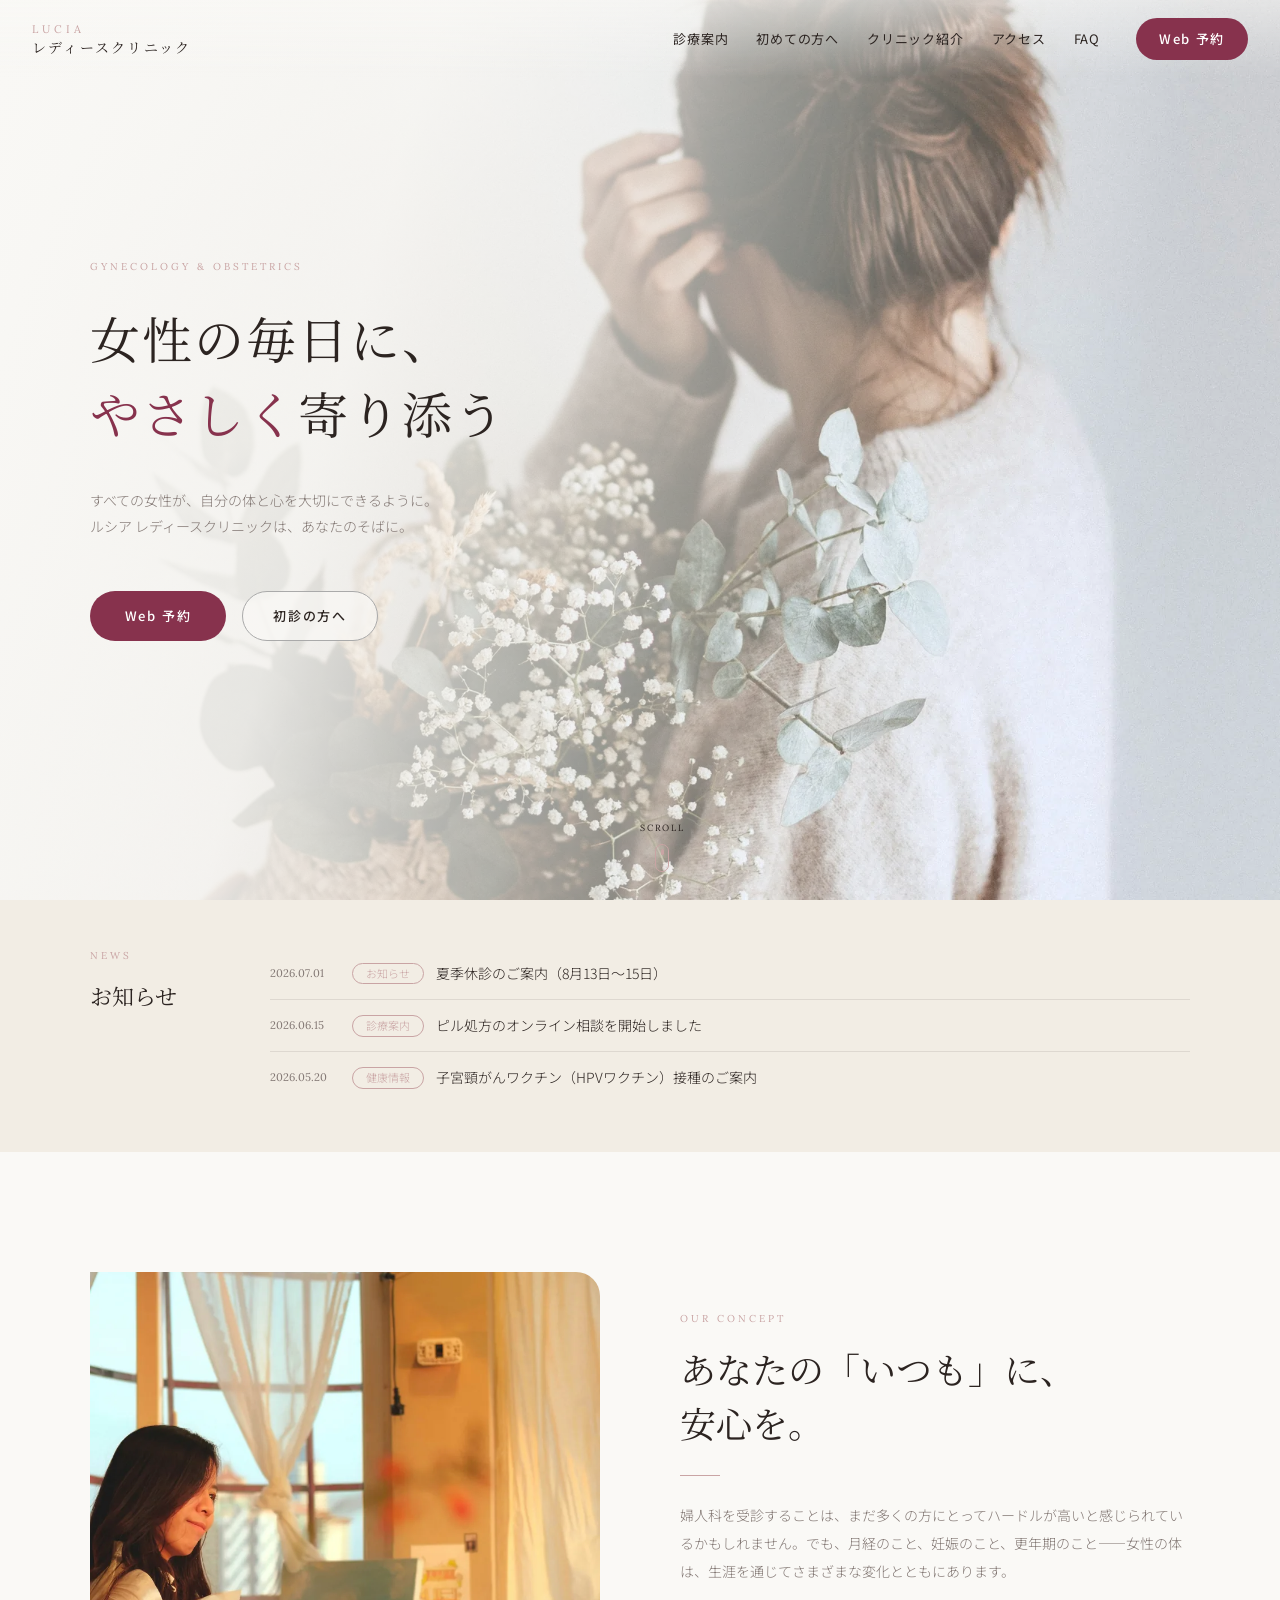
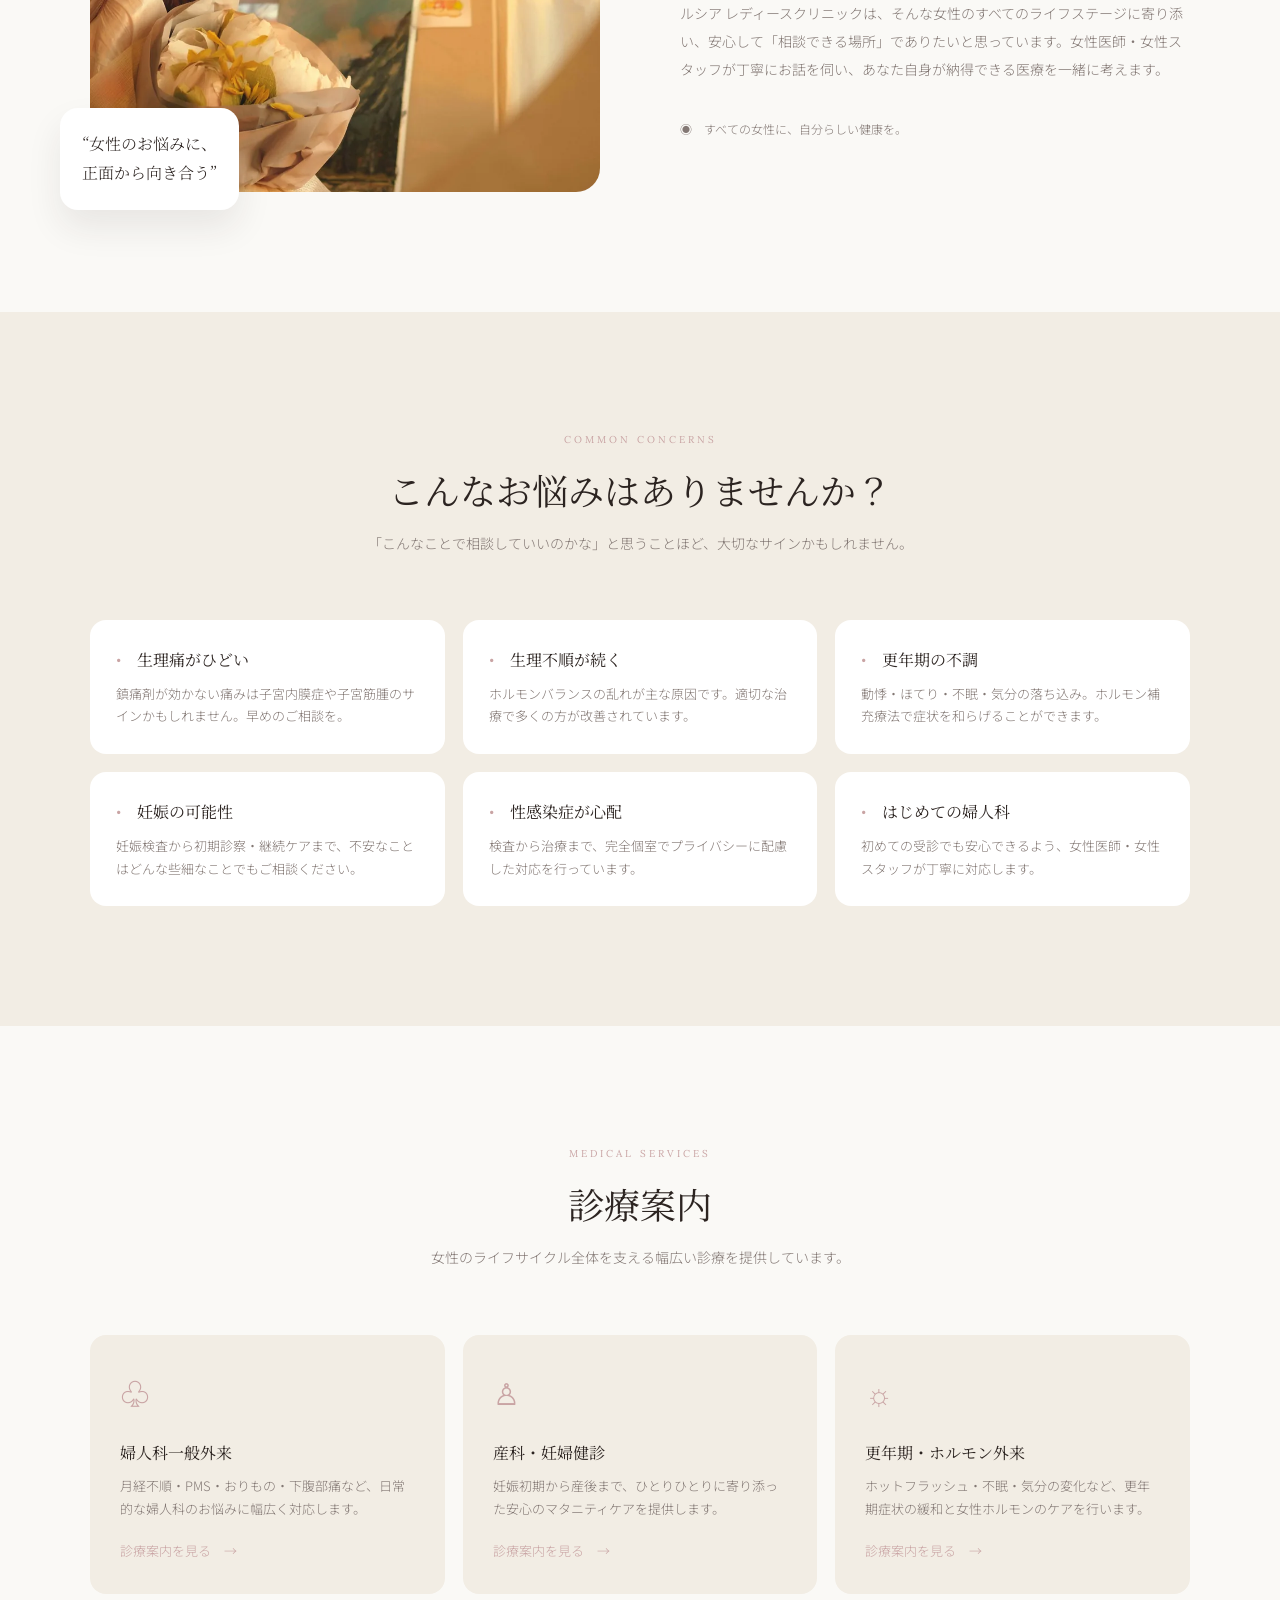
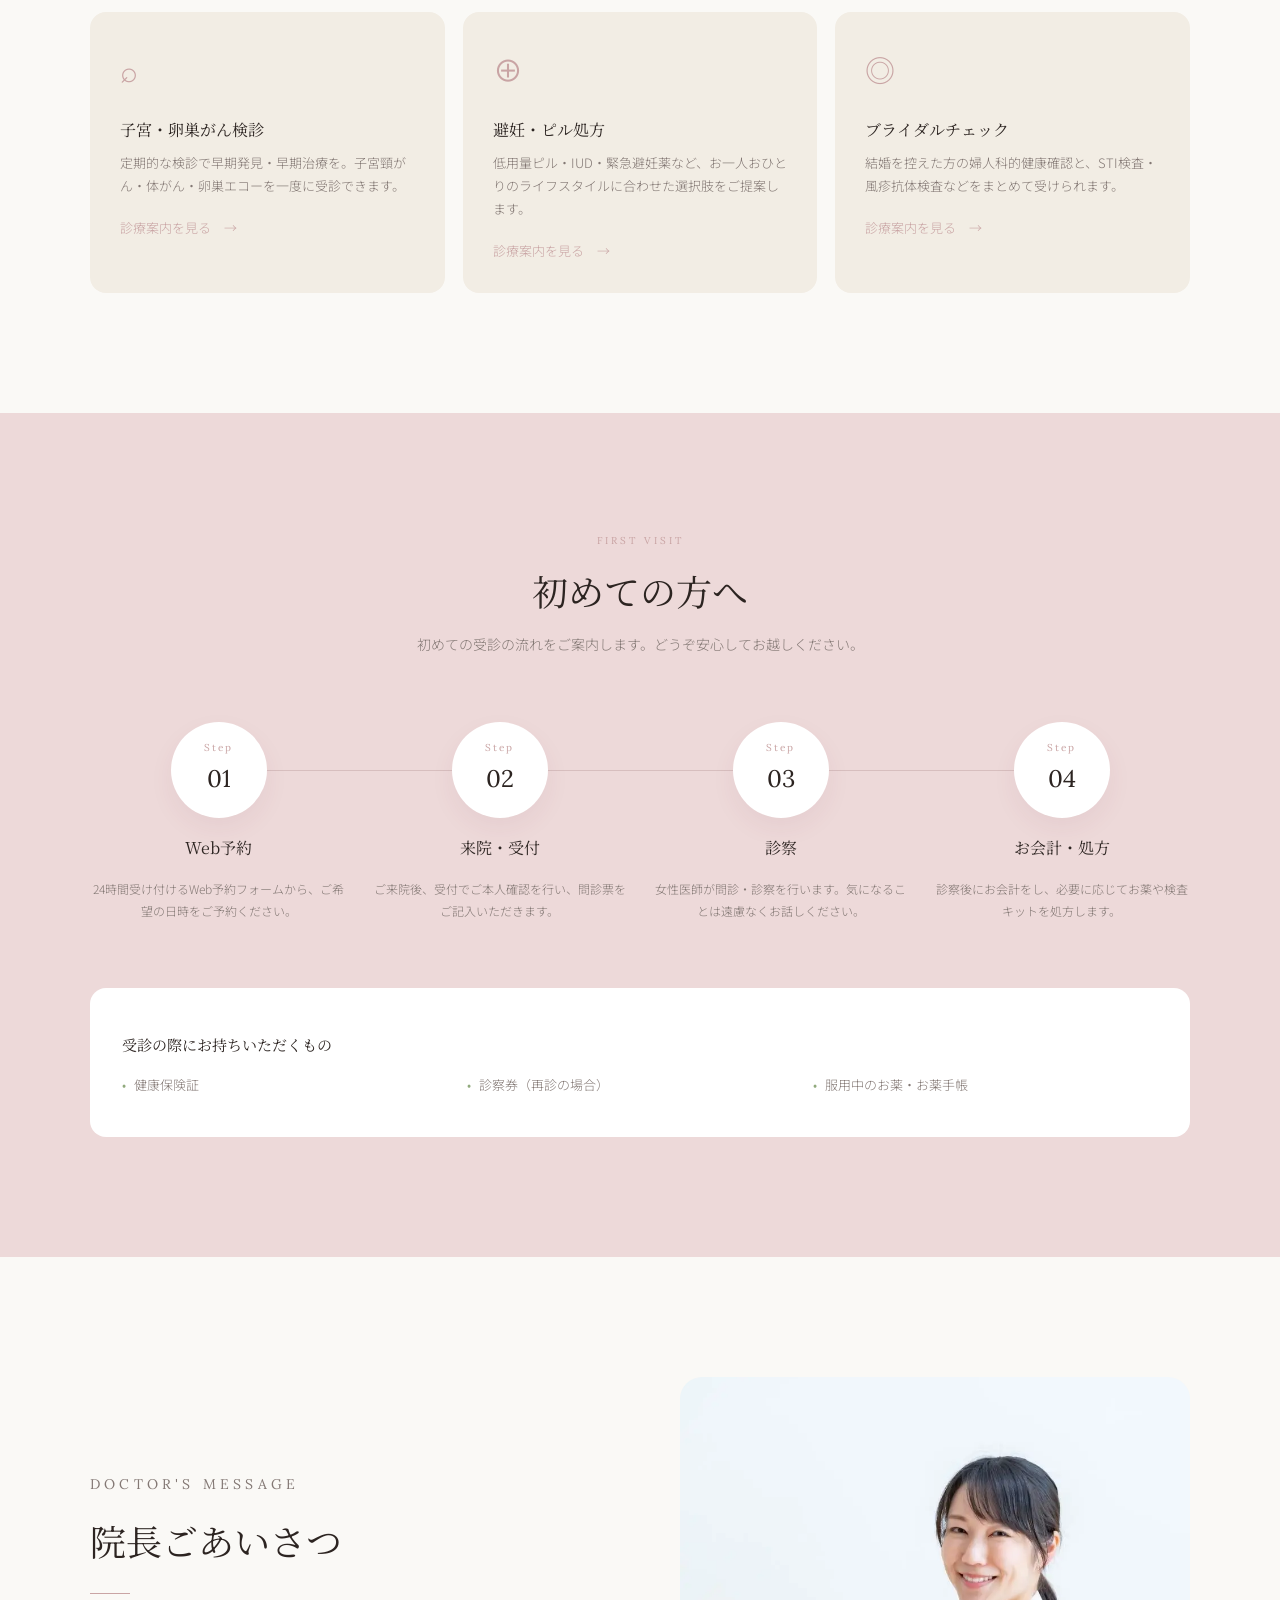
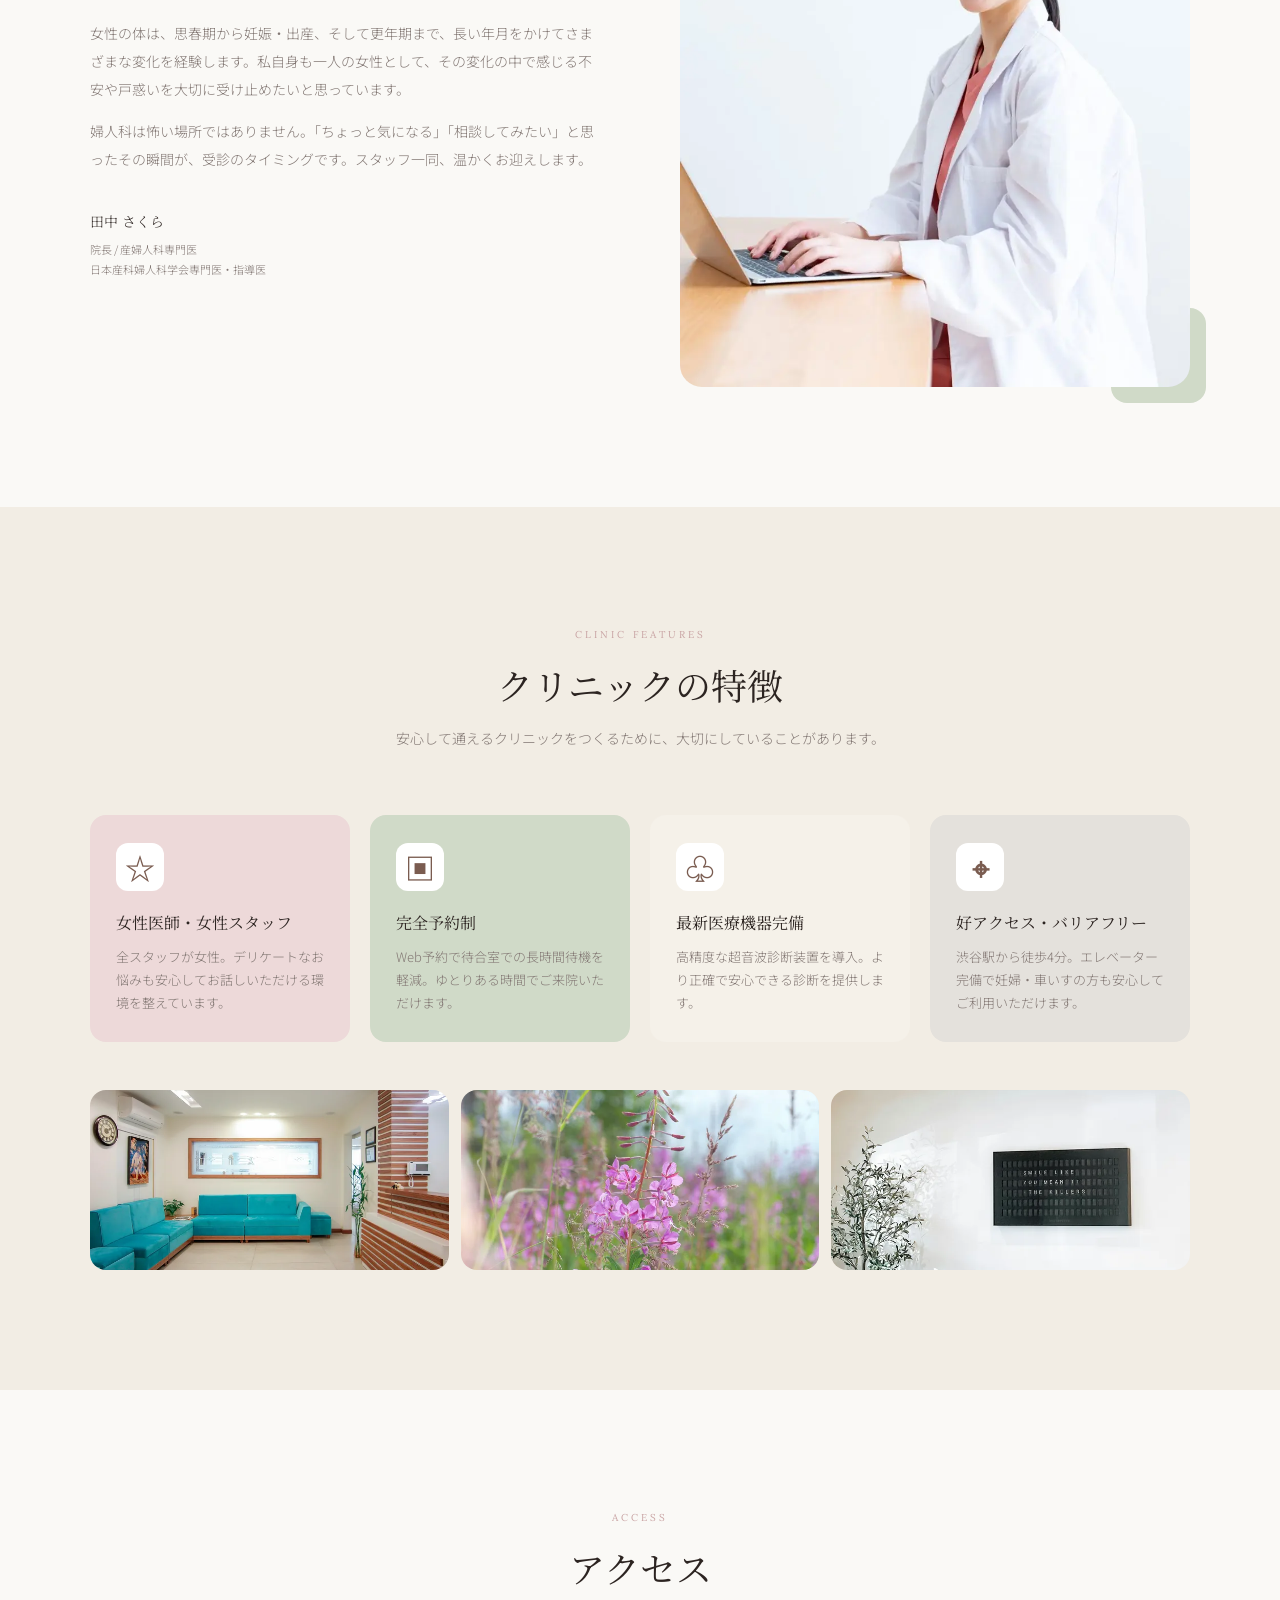
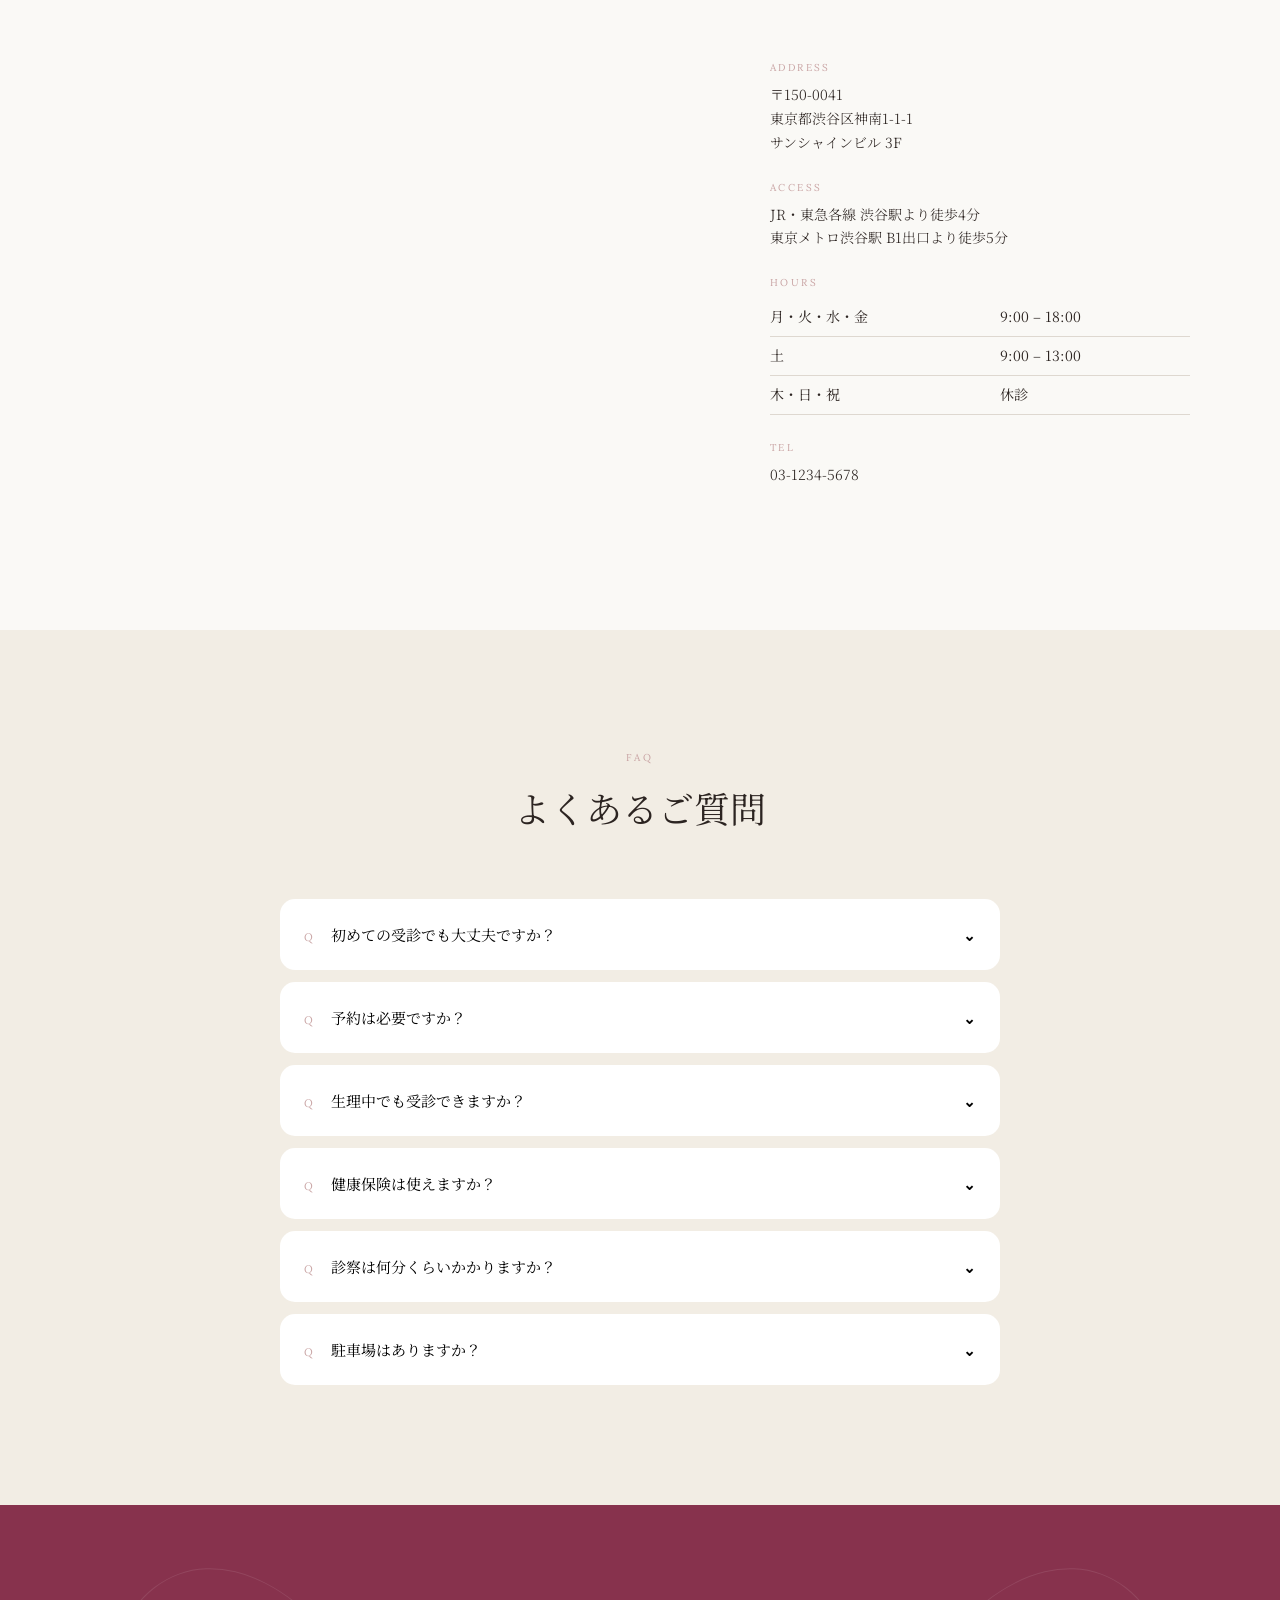
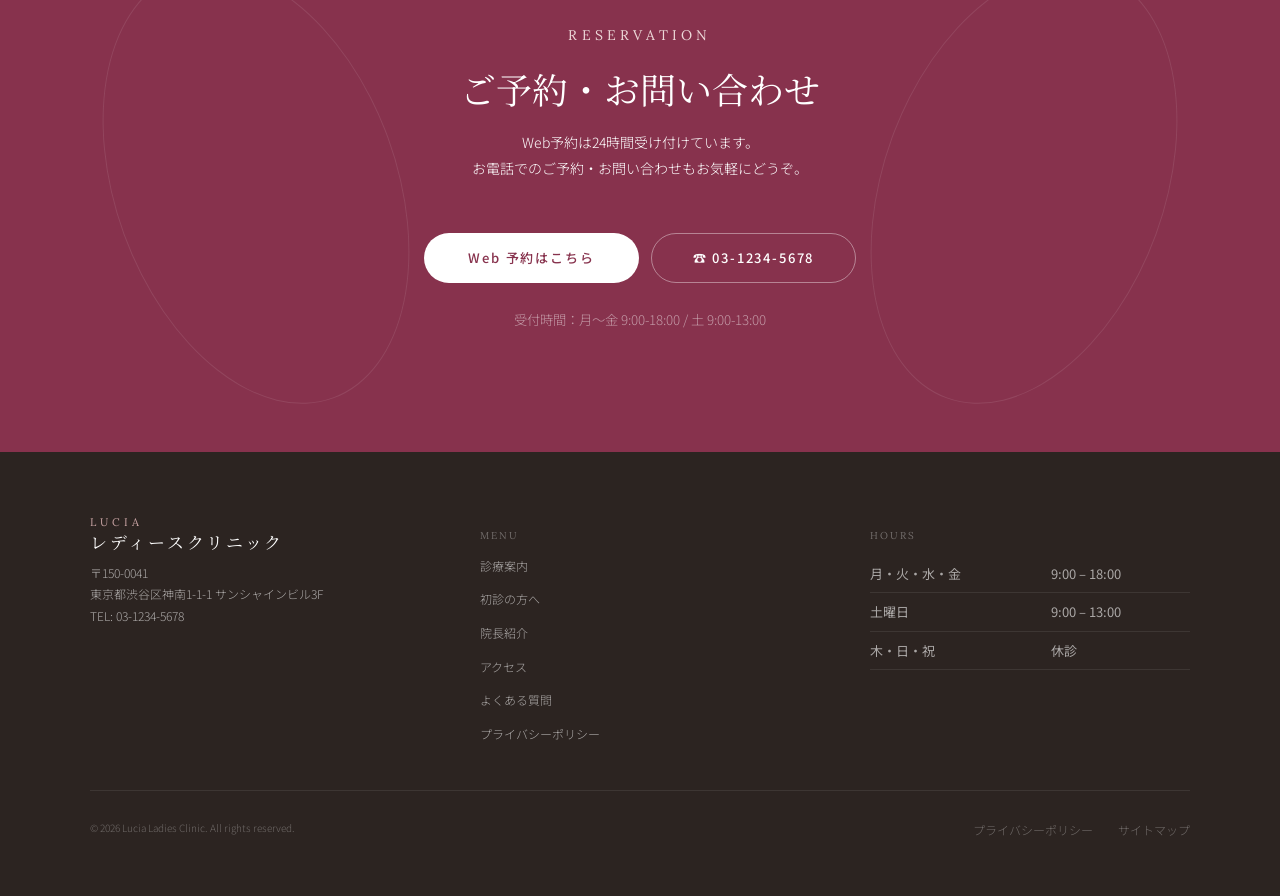
==== commit 0907b59a: "Merge pull request #1 from hannaishi/fix/step1-unify-header fix: unify header markup across all seve" ====
(no text change in the page or its own stylesheets)
